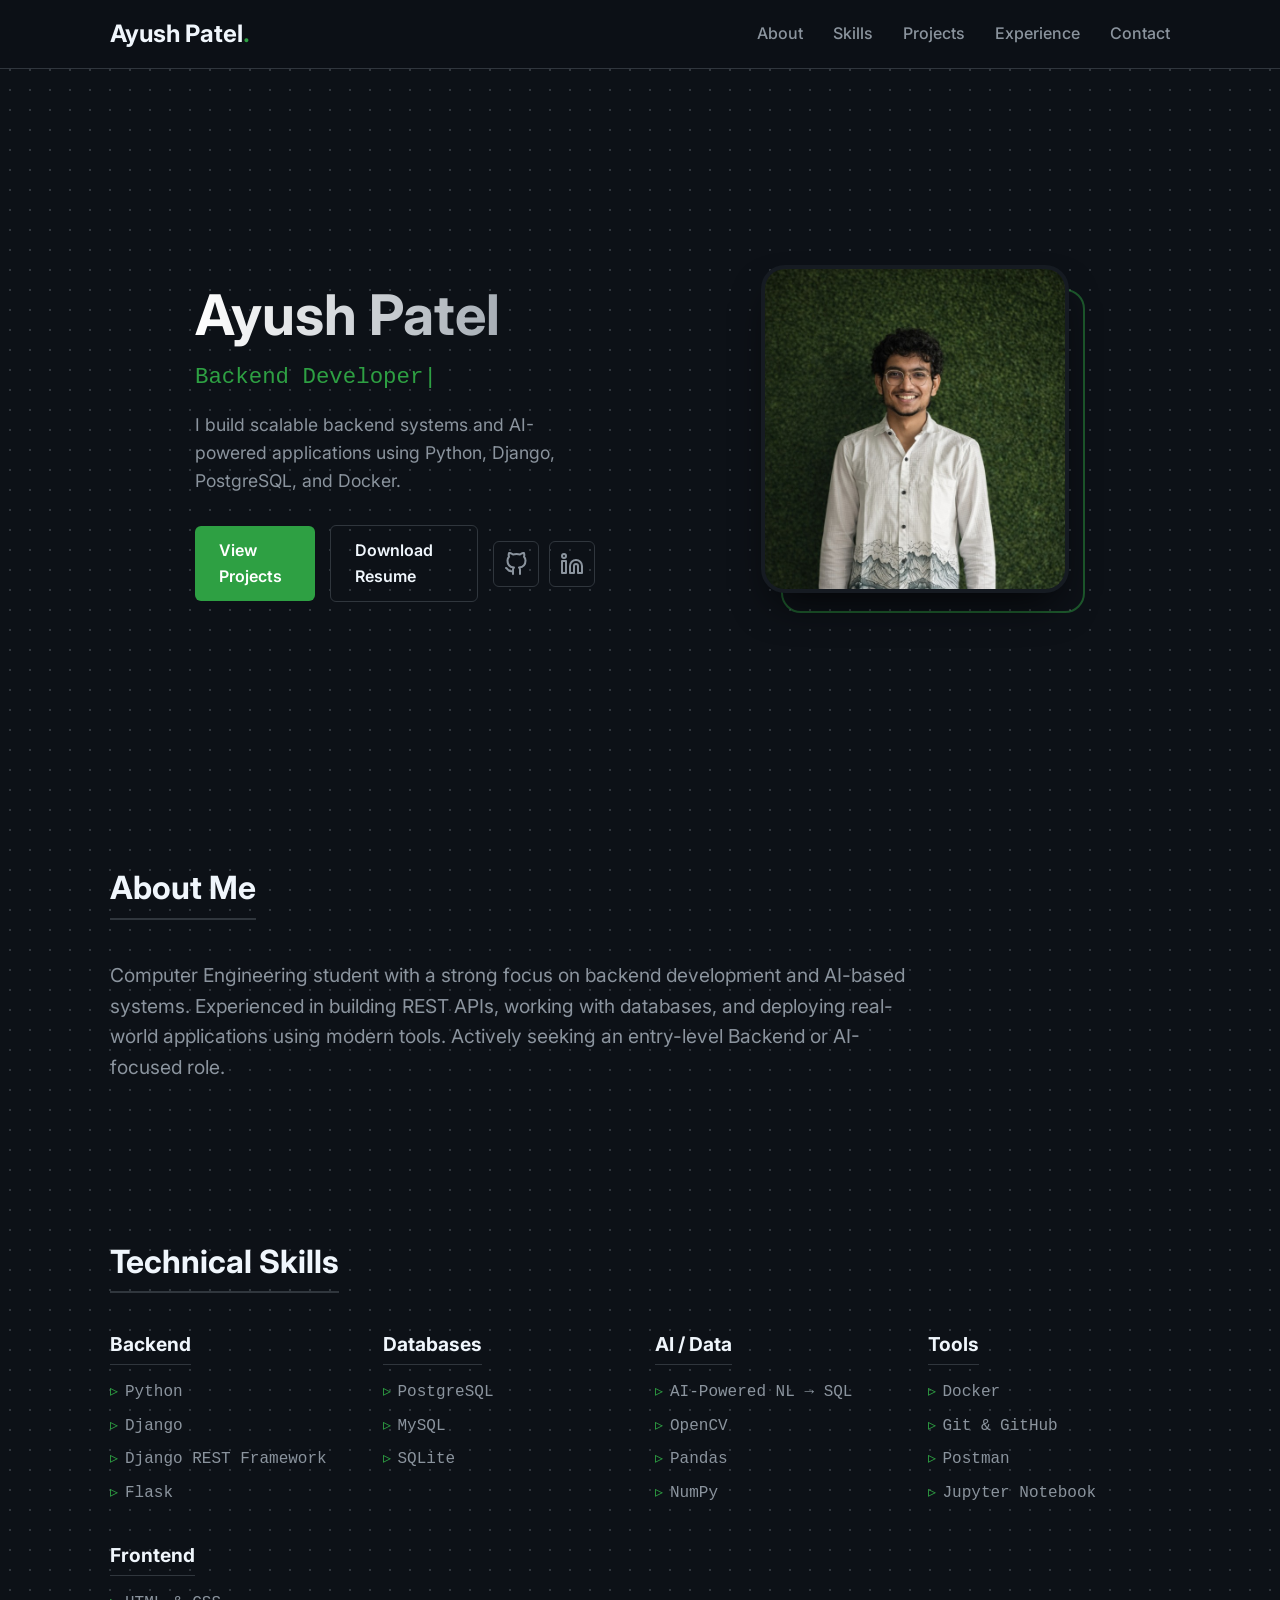
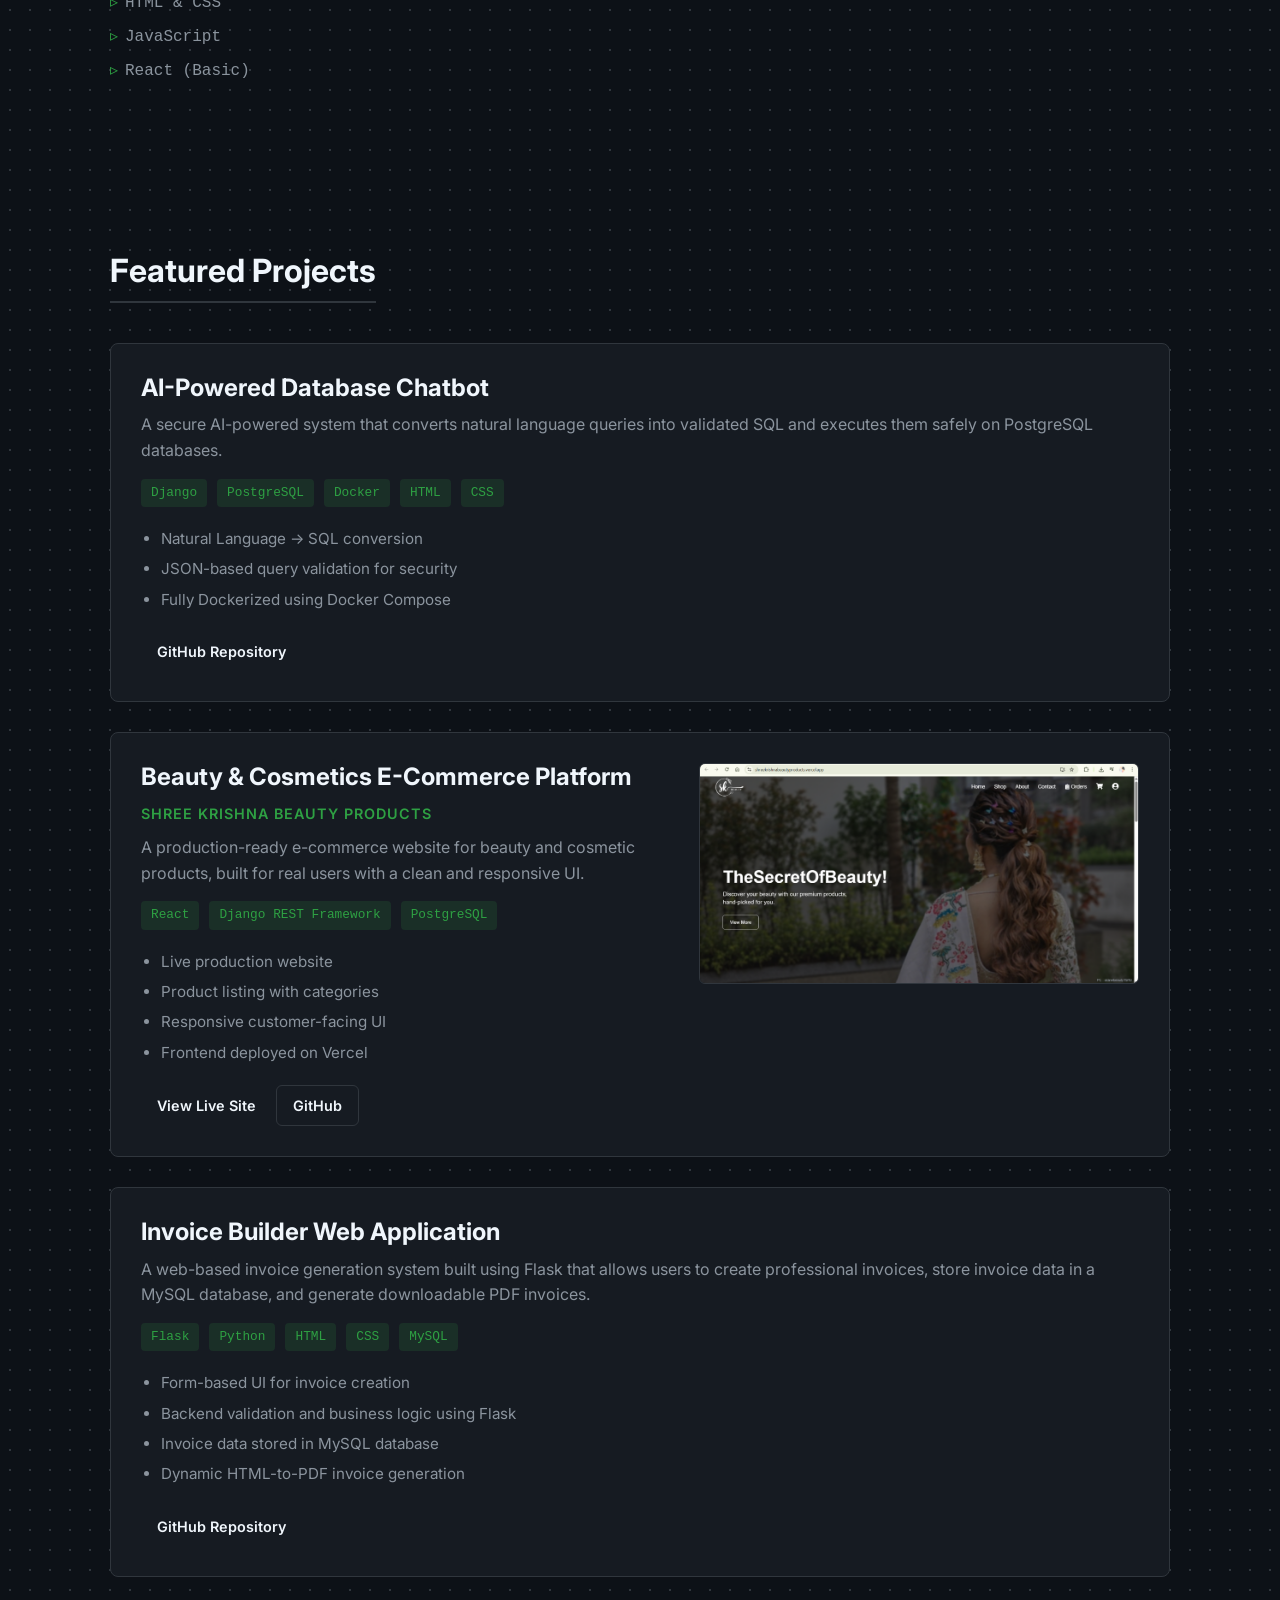
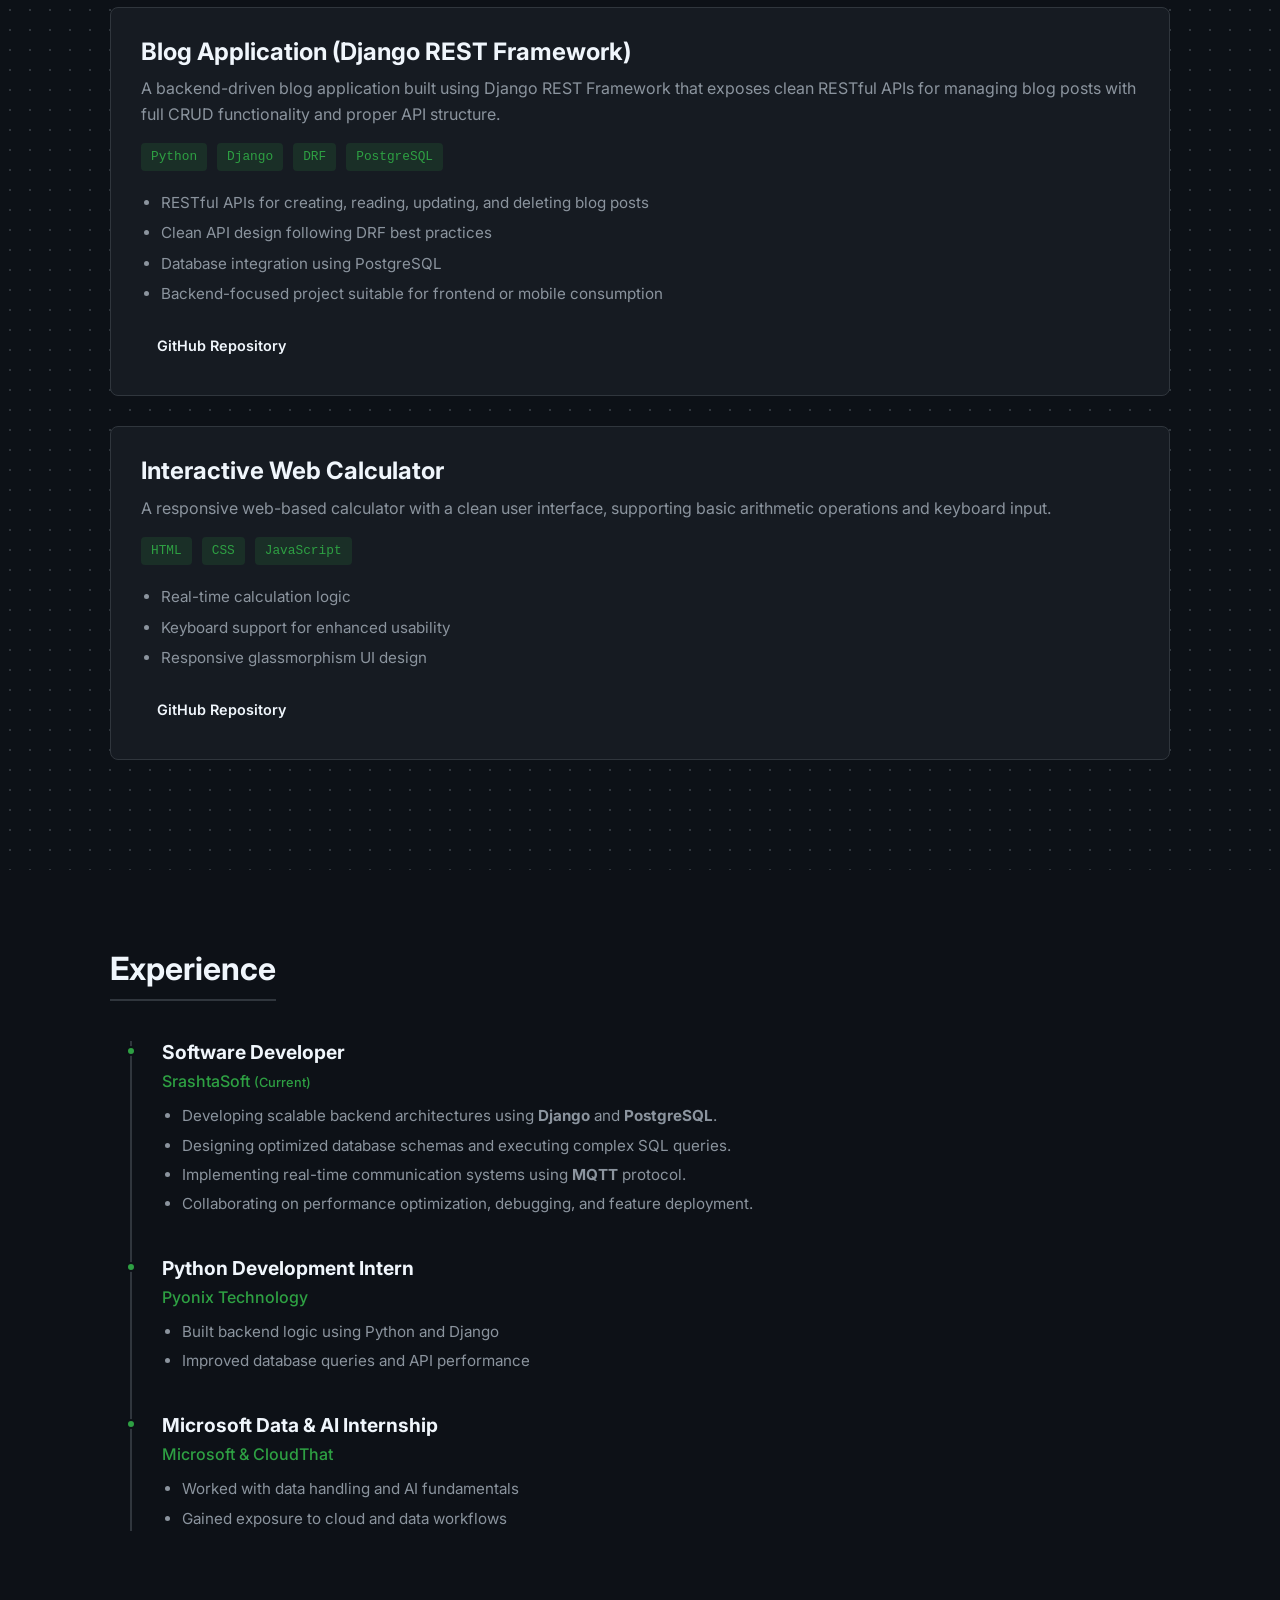
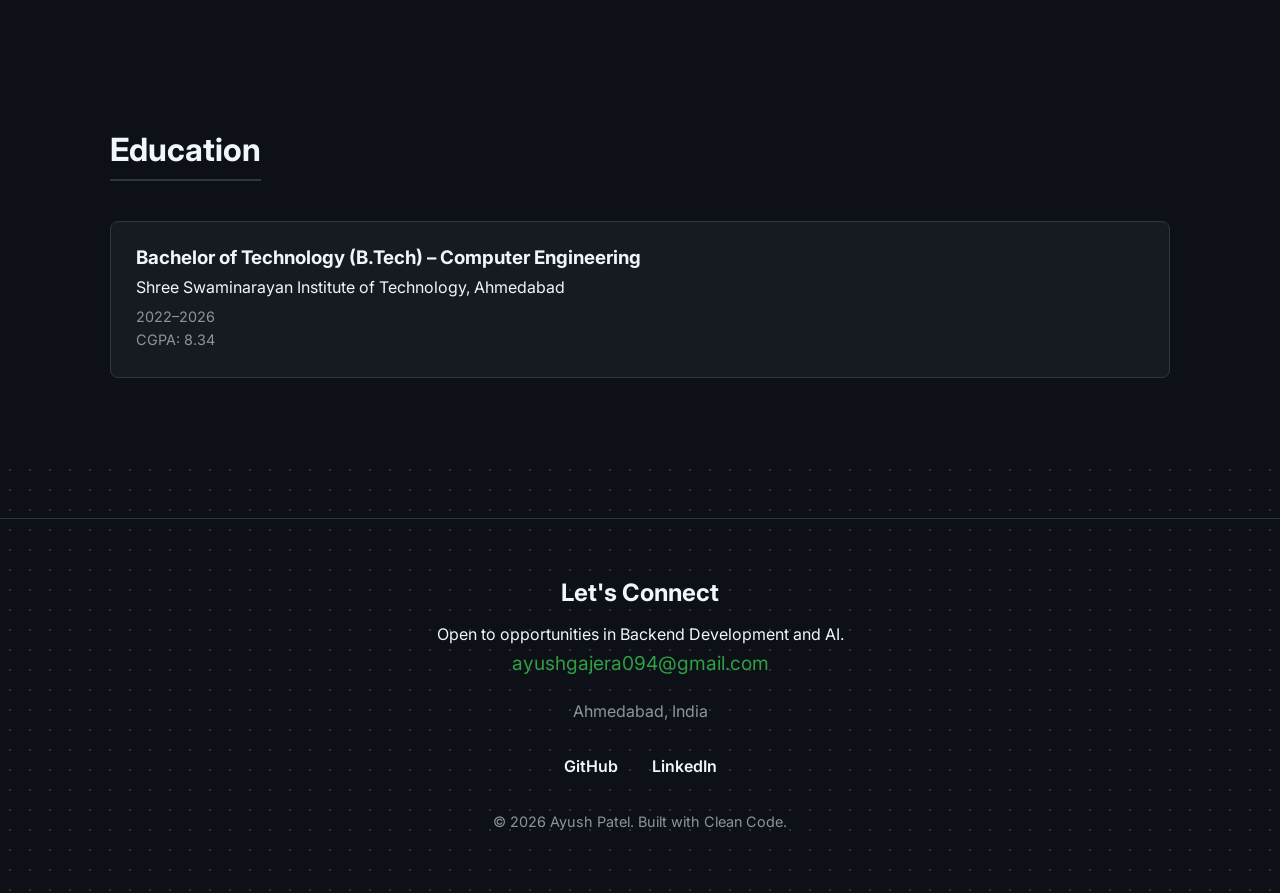
==== index.html @ 77722b31 "feat: create initial personal developer portfolio website with HTML, CSS, JavaScript, and assets." ====
<!DOCTYPE html>
<html lang="en">

<head>
    <meta charset="UTF-8">
    <meta name="viewport" content="width=device-width, initial-scale=1.0">
    <title>Ayush Patel | Backend Developer & AI Systems</title>
    <meta name="description"
        content="Portfolio of Ayush Patel, a Backend Developer and AI Systems Engineer specializing in Python, Django, and PostgreSQL.">
    <!-- Google Fonts -->
    <link rel="preconnect" href="https://fonts.googleapis.com">
    <link rel="preconnect" href="https://fonts.gstatic.com" crossorigin>
    <link href="https://fonts.googleapis.com/css2?family=Inter:wght@400;500;600;700;800&display=swap" rel="stylesheet">
    <link rel="stylesheet" href="styles.css">
</head>

<body>
    <div class="cursor-glow" aria-hidden="true"></div>

    <!-- Navigation -->
    <nav class="navbar">
        <div class="container nav-container">
            <a href="#" class="logo">Ayush Patel<span class="dot">.</span></a>
            <ul class="nav-links">
                <li><a href="#about">About</a></li>
                <li><a href="#skills">Skills</a></li>
                <li><a href="#projects">Projects</a></li>
                <li><a href="#experience">Experience</a></li>
                <li><a href="#contact">Contact</a></li>
            </ul>
            <div class="menu-toggle" id="mobile-menu">
                <span class="bar"></span>
                <span class="bar"></span>
                <span class="bar"></span>
            </div>
        </div>
    </nav>

    <!-- Hero Section -->
    <section class="hero" id="hero">
        <div class="container hero-container">
            <div class="hero-content">
                <h1 class="hero-name">Ayush Patel</h1>
                <h2 class="hero-role">Backend Developer | Django | AI Systems</h2>
                <p class="hero-summary">I build scalable backend systems and AI-powered applications using Python,
                    Django, PostgreSQL, and Docker.</p>
                <div class="cta-buttons">
                    <a href="#projects" class="btn btn-primary">View Projects</a>
                    <a href="#" class="btn btn-outline" download>Download Resume</a> <!-- Placeholder for resume -->
                    <div class="social-btn-group">
                        <a href="https://github.com/ayush094" target="_blank" class="btn btn-icon" aria-label="GitHub">
                            <svg xmlns="http://www.w3.org/2000/svg" width="24" height="24" viewBox="0 0 24 24"
                                fill="none" stroke="currentColor" stroke-width="2" stroke-linecap="round"
                                stroke-linejoin="round">
                                <path
                                    d="M9 19c-5 1.5-5-2.5-7-3m14 6v-3.87a3.37 3.37 0 0 0-.94-2.61c3.14-.35 6.44-1.54 6.44-7A5.44 5.44 0 0 0 20 4.77 5.07 5.07 0 0 0 19.91 1S18.73.65 16 2.48a13.38 13.38 0 0 0-7 0C6.27.65 5.09 1 5.09 1A5.07 5.07 0 0 0 5 4.77a5.44 5.44 0 0 0-1.5 3.78c0 5.42 3.3 6.61 6.44 7A3.37 3.37 0 0 0 9 18.13V22">
                                </path>
                            </svg>
                        </a>
                        <a href="https://www.linkedin.com/in/ayush-patel-53a920257" target="_blank" class="btn btn-icon"
                            aria-label="LinkedIn">
                            <svg xmlns="http://www.w3.org/2000/svg" width="24" height="24" viewBox="0 0 24 24"
                                fill="none" stroke="currentColor" stroke-width="2" stroke-linecap="round"
                                stroke-linejoin="round">
                                <path
                                    d="M16 8a6 6 0 0 1 6 6v7h-4v-7a2 2 0 0 0-2-2 2 2 0 0 0-2 2v7h-4v-7a6 6 0 0 1 6-6z">
                                </path>
                                <rect x="2" y="9" width="4" height="12"></rect>
                                <circle cx="4" cy="4" r="2"></circle>
                            </svg>
                        </a>
                    </div>
                </div>
            </div>
            <div class="hero-image-wrapper">
                <img src="assets/profile.jpg" alt="Portrait of Ayush Patel, Backend Developer and AI Systems Engineer"
                    class="hero-image">
            </div>
        </div>
    </section>

    <!-- About Section -->
    <section class="section about" id="about">
        <div class="container">
            <h2 class="section-title">About Me</h2>
            <p class="about-text">
                Computer Engineering student with a strong focus on backend development and AI-based systems.
                Experienced in building REST APIs, working with databases, and deploying real-world applications using
                modern tools. Actively seeking an entry-level Backend or AI-focused role.
            </p>
        </div>
    </section>

    <!-- Skills Section -->
    <section class="section skills" id="skills">
        <div class="container">
            <h2 class="section-title">Technical Skills</h2>
            <div class="skills-grid">
                <div class="skill-category">
                    <h3>Backend</h3>
                    <ul class="skill-list">
                        <li>Python</li>
                        <li>Django</li>
                        <li>Django REST Framework</li>
                        <li>Flask</li>
                    </ul>
                </div>
                <div class="skill-category">
                    <h3>Databases</h3>
                    <ul class="skill-list">
                        <li>PostgreSQL</li>
                        <li>MySQL</li>
                        <li>SQLite</li>
                    </ul>
                </div>
                <div class="skill-category">
                    <h3>AI / Data</h3>
                    <ul class="skill-list">
                        <li>AI-Powered NL → SQL</li>
                        <li>OpenCV</li>
                        <li>Pandas</li>
                        <li>NumPy</li>
                    </ul>
                </div>
                <div class="skill-category">
                    <h3>Tools</h3>
                    <ul class="skill-list">
                        <li>Docker</li>
                        <li>Git & GitHub</li>
                        <li>Postman</li>
                        <li>Jupyter Notebook</li>
                    </ul>
                </div>
                <div class="skill-category">
                    <h3>Frontend</h3>
                    <ul class="skill-list">
                        <li>HTML & CSS</li>
                        <li>JavaScript</li>
                        <li>React (Basic)</li>
                    </ul>
                </div>
            </div>
        </div>
    </section>

    <!-- Projects Section -->
    <section class="section projects" id="projects">
        <div class="container">
            <h2 class="section-title">Featured Projects</h2>

            <!-- Project 1: Hero Project -->
            <div class="project-card featured">
                <div class="project-content">
                    <h3 class="project-title">AI-Powered Database Chatbot</h3>
                    <p class="project-desc">A secure AI-powered system that converts natural language queries into
                        validated SQL and executes them safely on PostgreSQL databases.</p>
                    <div class="tech-stack">
                        <span>Django</span><span>PostgreSQL</span><span>Docker</span><span>HTML</span><span>CSS</span>
                    </div>
                    <ul class="project-highlights">
                        <li>Natural Language → SQL conversion</li>
                        <li>JSON-based query validation for security</li>
                        <li>Fully Dockerized using Docker Compose</li>
                    </ul>
                    <div class="project-links">
                        <a href="https://github.com/ayush094" target="_blank" class="btn btn-sm">GitHub Repository</a>
                    </div>
                </div>
            </div>

            <!-- Project 2: Live E-Commerce -->
            <div class="project-card live-project">
                <div class="project-content">
                    <h3 class="project-title">Beauty & Cosmetics E-Commerce Platform</h3>
                    <p class="brand-name">Shree Krishna Beauty Products</p>
                    <p class="project-desc">A production-ready e-commerce website for beauty and cosmetic products,
                        built for real users with a clean and responsive UI.</p>
                    <div class="tech-stack">
                        <span>React</span><span>Django REST Framework</span><span>PostgreSQL</span>
                    </div>
                    <ul class="project-highlights">
                        <li>Live production website</li>
                        <li>Product listing with categories</li>
                        <li>Responsive customer-facing UI</li>
                        <li>Frontend deployed on Vercel</li>
                    </ul>
                    <div class="project-links">
                        <a href="https://shreekrishnabeautyproducts.vercel.app/" target="_blank" class="btn btn-sm">View
                            Live Site</a>
                        <a href="https://github.com/ayush094" target="_blank" class="btn btn-sm btn-outline">GitHub</a>
                    </div>
                </div>
                <!-- Clickable Image for Live Project -->
                <a href="https://shreekrishnabeautyproducts.vercel.app/" target="_blank" class="project-image-link">
                    <img src="assets/shree-krishna-preview.png" alt="Shree Krishna Beauty Products Website Preview"
                        class="project-preview-image">
                </a>
            </div>

            <!-- Project 3: Invoice Builder -->
            <div class="project-card">
                <div class="project-content">
                    <h3 class="project-title">Invoice Builder Web Application</h3>
                    <p class="project-desc">A web-based invoice generation system built using Flask that allows users to
                        create professional invoices, store invoice data in a MySQL database, and generate downloadable
                        PDF invoices.</p>
                    <div class="tech-stack">
                        <span>Flask</span><span>Python</span><span>HTML</span><span>CSS</span><span>MySQL</span>
                    </div>
                    <ul class="project-highlights">
                        <li>Form-based UI for invoice creation</li>
                        <li>Backend validation and business logic using Flask</li>
                        <li>Invoice data stored in MySQL database</li>
                        <li>Dynamic HTML-to-PDF invoice generation</li>
                    </ul>
                    <div class="project-links">
                        <a href="https://github.com/ayush094/INVOICE_BUILDER" target="_blank" class="btn btn-sm">GitHub
                            Repository</a>
                    </div>
                </div>
            </div>

            <!-- Project 4: Blog Application (DRF) -->
            <div class="project-card">
                <div class="project-content">
                    <h3 class="project-title">Blog Application (Django REST Framework)</h3>
                    <p class="project-desc">A backend-driven blog application built using Django REST Framework that
                        exposes clean RESTful APIs for managing blog posts with full CRUD functionality and proper API
                        structure.</p>
                    <div class="tech-stack">
                        <span>Python</span><span>Django</span><span>DRF</span><span>PostgreSQL</span>
                    </div>
                    <ul class="project-highlights">
                        <li>RESTful APIs for creating, reading, updating, and deleting blog posts</li>
                        <li>Clean API design following DRF best practices</li>
                        <li>Database integration using PostgreSQL</li>
                        <li>Backend-focused project suitable for frontend or mobile consumption</li>
                    </ul>
                    <div class="project-links">
                        <a href="https://github.com/ayush094" target="_blank" class="btn btn-sm">GitHub Repository</a>
                    </div>
                </div>
            </div>

            <!-- Project 5: Interactive Web Calculator -->
            <div class="project-card">
                <div class="project-content">
                    <h3 class="project-title">Interactive Web Calculator</h3>
                    <p class="project-desc">A responsive web-based calculator with a clean user interface, supporting
                        basic arithmetic operations and keyboard input.</p>
                    <div class="tech-stack">
                        <span>HTML</span><span>CSS</span><span>JavaScript</span>
                    </div>
                    <ul class="project-highlights">
                        <li>Real-time calculation logic</li>
                        <li>Keyboard support for enhanced usability</li>
                        <li>Responsive glassmorphism UI design</li>
                    </ul>
                    <div class="project-links">
                        <a href="https://github.com/ayush094" target="_blank" class="btn btn-sm">GitHub Repository</a>
                    </div>
                </div>
            </div>

        </div>
    </section>
    <section class="section experience" id="experience">
        <div class="container">
            <h2 class="section-title">Experience</h2>
            <div class="timeline">
                <div class="timeline-item">
                    <div class="timeline-marker"></div>
                    <div class="timeline-content">
                        <h3 class="role">Software Developer</h3>
                        <p class="company">SrashtaSoft <span
                                style="font-size: 0.8em; color: var(--accent);">(Current)</span></p>
                        <ul class="job-details">
                            <li>Developing scalable backend architectures using <strong>Django</strong> and
                                <strong>PostgreSQL</strong>.
                            </li>
                            <li>Designing optimized database schemas and executing complex SQL queries.</li>
                            <li>Implementing real-time communication systems using <strong>MQTT</strong> protocol.</li>
                            <li>Collaborating on performance optimization, debugging, and feature deployment.</li>
                        </ul>
                    </div>
                </div>
                <div class="timeline-item">
                    <div class="timeline-marker"></div>
                    <div class="timeline-content">
                        <h3 class="role">Python Development Intern</h3>
                        <p class="company">Pyonix Technology</p>
                        <ul class="job-details">
                            <li>Built backend logic using Python and Django</li>
                            <li>Improved database queries and API performance</li>
                        </ul>
                    </div>
                </div>
                <div class="timeline-item">
                    <div class="timeline-marker"></div>
                    <div class="timeline-content">
                        <h3 class="role">Microsoft Data & AI Internship</h3>
                        <p class="company">Microsoft & CloudThat</p>
                        <ul class="job-details">
                            <li>Worked with data handling and AI fundamentals</li>
                            <li>Gained exposure to cloud and data workflows</li>
                        </ul>
                    </div>
                </div>
            </div>
        </div>
    </section>

    <!-- Education Section -->
    <section class="section education" id="education">
        <div class="container">
            <h2 class="section-title">Education</h2>
            <div class="education-card">
                <h3>Bachelor of Technology (B.Tech) – Computer Engineering</h3>
                <p class="institution">Shree Swaminarayan Institute of Technology, Ahmedabad</p>
                <p class="duration">2022–2026</p>
                <p class="cgpa">CGPA: 8.34</p>
            </div>
        </div>
    </section>

    <!-- Footer / Contact -->
    <footer class="footer" id="contact">
        <div class="container footer-container">
            <div class="contact-info">
                <h2>Let's Connect</h2>
                <p>Open to opportunities in Backend Development and AI.</p>
                <a href="mailto:ayushgajera094@gmail.com" class="email-link">ayushgajera094@gmail.com</a>
                <p class="location">Ahmedabad, India</p>
            </div>
            <div class="social-links">
                <a href="https://github.com/ayush094" target="_blank">GitHub</a>
                <a href="https://www.linkedin.com/in/ayush-patel-53a920257" target="_blank">LinkedIn</a>
            </div>
            <p class="copyright">&copy; 2026 Ayush Patel. Built with Clean Code.</p>
        </div>
    </footer>

    <script src="script.js"></script>
</body>

</html>
---- styles.css ----
:root {
    /* Colors */
    --bg-color: #0d1117;
    --card-bg: #161b22;
    --text-primary: #f0f6fc;
    --text-secondary: #8b949e;
    --accent: #2ea043;
    /* Github Green-ish */
    --accent-hover: #3fb950;
    --border-color: #30363d;
    --font-main: 'Inter', -apple-system, BlinkMacSystemFont, "Segoe UI", Roboto, Helvetica, Arial, sans-serif;
    --font-mono: 'SFMono-Regular', Consolas, 'Liberation Mono', Menlo, monospace;

    /* Spacing */
    --container-width: 1100px;
    --section-spacing: 80px;
}

* {
    margin: 0;
    padding: 0;
    box-sizing: border-box;
}

html {
    scroll-behavior: smooth;
}

body {
    background-color: var(--bg-color);
    background-image: radial-gradient(#30363d 1px, transparent 1px);
    background-size: 20px 20px;
    /* Developer Dot Grid */
    color: var(--text-primary);
    font-family: var(--font-main);
    line-height: 1.6;
}

/* Cursor Glow */
.cursor-glow {
    position: fixed;
    left: 0;
    top: 0;
    width: 36px;
    height: 36px;
    border-radius: 50%;
    pointer-events: none;
    opacity: 0;
    transform: translate(-50%, -50%);
    background: radial-gradient(circle, rgba(46, 160, 67, 0.45) 0%, rgba(46, 160, 67, 0.25) 45%, rgba(46, 160, 67, 0) 70%);
    box-shadow: 0 0 22px rgba(46, 160, 67, 0.45), 0 0 60px rgba(46, 160, 67, 0.2);
    mix-blend-mode: screen;
    transition: opacity 0.2s ease;
    z-index: 9999;
    will-change: left, top;
}

.cursor-glow.is-visible {
    opacity: 1;
}

@media (pointer: coarse) {
    .cursor-glow {
        display: none;
    }
}

a {
    text-decoration: none;
    color: inherit;
    transition: color 0.2s;
}

ul {
    list-style: none;
}

.container {
    max-width: var(--container-width);
    margin: 0 auto;
    padding: 0 20px;
}

/* Typography */
h1,
h2,
h3 {
    color: var(--text-primary);
    line-height: 1.2;
}

.section-title {
    font-size: 2rem;
    margin-bottom: 40px;
    padding-bottom: 10px;
    border-bottom: 2px solid var(--border-color);
    display: inline-block;
}

/* Buttons */
.btn {
    display: inline-block;
    padding: 12px 24px;
    border-radius: 6px;
    font-weight: 600;
    cursor: pointer;
    transition: all 0.2s ease;
}

.btn-primary {
    background-color: var(--accent);
    color: white;
}

.btn-primary:hover {
    background-color: var(--accent-hover);
    transform: translateY(-2px);
}

.btn-outline {
    border: 1px solid var(--border-color);
    background: transparent;
    color: var(--text-primary);
}

.btn-outline:hover {
    border-color: var(--text-secondary);
    background-color: var(--card-bg);
}

.btn-icon {
    padding: 10px;
    display: inline-flex;
    align-items: center;
    justify-content: center;
    border: 1px solid var(--border-color);
    border-radius: 6px;
    color: var(--text-secondary);
}

.btn-icon:hover {
    color: var(--accent);
    border-color: var(--accent);
}

.btn-sm {
    padding: 8px 16px;
    font-size: 0.9rem;
}

/* Navbar */
.navbar {
    position: sticky;
    top: 0;
    background-color: rgba(13, 17, 23, 0.95);
    backdrop-filter: blur(10px);
    border-bottom: 1px solid var(--border-color);
    z-index: 1000;
    padding: 15px 0;
}

.nav-container {
    display: flex;
    justify-content: space-between;
    align-items: center;
}

.logo {
    font-size: 1.5rem;
    font-weight: 700;
}

.logo .dot {
    color: var(--accent);
}

.nav-links {
    display: flex;
    gap: 30px;
}

.nav-links a {
    color: var(--text-secondary);
    font-weight: 500;
}

.nav-links a:hover {
    color: var(--accent);
}

.menu-toggle {
    display: none;
    flex-direction: column;
    cursor: pointer;
    gap: 5px;
}

.bar {
    width: 25px;
    height: 3px;
    background-color: var(--text-primary);
    border-radius: 2px;
}

/* Hero Section */
.hero {
    padding: 80px 0;
    min-height: 80vh;
    display: flex;
    align-items: center;
}

.hero-container {
    display: flex;
    align-items: center;
    justify-content: space-between;
    gap: 50px;
}

.hero-content {
    flex: 1;
}

.hero-name {
    margin-top: 25px;
    font-size: 3.5rem;
    margin-bottom: 15px;
    background: linear-gradient(90deg, #fff, #8b949e);
    -webkit-background-clip: text;
    -webkit-text-fill-color: transparent;
}

.hero-role {
    font-size: 1.5rem;
    color: var(--accent);
    margin-bottom: 20px;
    font-weight: 500;
}

.hero-summary {
    color: var(--text-secondary);
    font-size: 1.1rem;
    margin-bottom: 30px;
    max-width: 500px;
}

.cta-buttons {
    display: flex;
    gap: 15px;
    align-items: center;
}

.social-btn-group {
    display: flex;
    gap: 10px;
}

.hero-image-wrapper {
    flex: 1;
    display: flex;
    justify-content: flex-end;
    position: relative;
    /* For the offset border */
    padding: 20px;
    /* Space for the offset */
}

.hero-image-wrapper::before {
    content: "";
    position: absolute;
    top: 40px;
    /* Offset down */
    right: 0px;
    /* Offset right */
    width: 300px;
    /* Match image width roughly */
    height: 320px;
    border: 2px solid var(--accent);
    border-radius: 20px;
    z-index: 0;
    transition: transform 0.3s ease, opacity 0.3s;
    opacity: 0.5;
}

.hero-image-wrapper:hover::before {
    transform: translate(-10px, -10px);
    opacity: 1;
}

.hero-image {
    width: 300px;
    height: 320px;
    object-position: center top;
    /* Better framing for portrait */
    object-fit: cover;
    border-radius: 20px;
    border: none;
    /* Removed inner border */
    position: relative;
    z-index: 1;

    /* Premium Shadow */
    box-shadow:
        0 0 0 4px var(--card-bg),
        /* Faux border to separate from background */
        0 20px 40px -10px rgba(0, 0, 0, 0.8);

    transition: transform 0.3s ease, box-shadow 0.3s;
    background-color: var(--card-bg);
}

.hero-image:hover {
    transform: translateY(-5px);
    box-shadow:
        0 0 0 4px var(--card-bg),
        0 25px 50px -12px rgba(46, 160, 67, 0.4);
    /* Green glow */
}

/* Section General */
.section {
    padding: var(--section-spacing) 0;
}

/* About */
.about-text {
    font-size: 1.2rem;
    color: var(--text-secondary);
    max-width: 800px;
}

/* Skills */
.skills-grid {
    display: grid;
    grid-template-columns: repeat(auto-fit, minmax(200px, 1fr));
    gap: 30px;
}

.skill-category h3 {
    font-size: 1.2rem;
    margin-bottom: 15px;
    color: var(--text-primary);
    border-bottom: 1px solid var(--border-color);
    padding-bottom: 8px;
    display: inline-block;
}

.skill-list li {
    color: var(--text-secondary);
    margin-bottom: 8px;
    font-size: 1rem;
    position: relative;
    padding-left: 15px;
}

.skill-list li::before {
    content: "▹";
    position: absolute;
    left: 0;
    color: var(--accent);
}

/* Projects */
.project-card {
    background-color: var(--card-bg);
    border: 1px solid var(--border-color);
    border-radius: 8px;
    padding: 30px;
    margin-bottom: 30px;
    transition: transform 0.2s;
}

.project-card:hover {
    border-color: var(--text-secondary);
}

.live-project {
    display: grid;
    grid-template-columns: 1.2fr 1fr;
    gap: 30px;
    align-items: flex-start;
}

.project-title {
    font-size: 1.5rem;
    margin-bottom: 10px;
}

.brand-name {
    color: var(--accent);
    font-size: 0.9rem;
    font-weight: 600;
    text-transform: uppercase;
    letter-spacing: 1px;
    margin-bottom: 10px;
}

.project-desc {
    color: var(--text-secondary);
    margin-bottom: 15px;
}

.tech-stack {
    display: flex;
    flex-wrap: wrap;
    gap: 10px;
    margin-bottom: 20px;
}

.tech-stack span {
    font-family: var(--font-mono);
    font-size: 0.8rem;
    background-color: rgba(46, 160, 67, 0.15);
    color: var(--accent);
    padding: 4px 10px;
    border-radius: 4px;
    /* More "blocky" for code feel */
}

.hero-role {
    font-family: var(--font-mono);
    font-size: 1.4rem;
    color: var(--accent);
    margin-bottom: 20px;
    font-weight: 500;
}

.skill-list li {
    font-family: var(--font-mono);
    color: var(--text-secondary);
}


.project-highlights {
    margin-bottom: 20px;
}

.project-highlights li {
    color: var(--text-secondary);
    font-size: 0.95rem;
    margin-bottom: 6px;
    list-style-type: disc;
    margin-left: 20px;
}

.project-image-placeholder {
    width: 100%;
    height: 250px;
    background-color: #21262d;
    border: 1px solid var(--border-color);
    border-radius: 6px;
    display: flex;
    align-items: center;
    justify-content: center;
    color: var(--text-secondary);
    font-size: 0.9rem;
    cursor: pointer;
    transition: opacity 0.2s;
}

.project-image-placeholder:hover {
    opacity: 0.8;
}

.project-preview-image {
    width: 100%;
    height: auto;
    border-radius: 6px;
    border: 1px solid var(--border-color);
    transition: transform 0.2s, opacity 0.2s;
}

.project-preview-image:hover {
    transform: scale(1.01);
    opacity: 0.9;
}

/* Experience & Education */
.experience,
.education {
    background-color: #0d1117;
    /* Same as body for flow */
}

.timeline {
    position: relative;
    border-left: 2px solid var(--border-color);
    margin-left: 20px;
    padding-left: 30px;
}

.timeline-item {
    margin-bottom: 40px;
    position: relative;
}

.timeline-marker {
    position: absolute;
    left: -36px;
    /* Adjust for line */
    top: 5px;
    width: 10px;
    height: 10px;
    background-color: var(--accent);
    border-radius: 50%;
    border: 2px solid var(--bg-color);
}

.role {
    font-size: 1.2rem;
    margin-bottom: 5px;
}

.company {
    color: var(--accent);
    margin-bottom: 10px;
    font-weight: 500;
}

.job-details li {
    color: var(--text-secondary);
    font-size: 0.95rem;
    margin-bottom: 5px;
    list-style-type: disc;
    margin-left: 20px;
}

.education-card {
    background-color: var(--card-bg);
    padding: 25px;
    border-radius: 8px;
    border: 1px solid var(--border-color);
}

.institution {
    color: var(--text-primary);
    margin: 5px 0;
}

.duration,
.cgpa {
    color: var(--text-secondary);
    font-size: 0.9rem;
}

/* Footer */
.footer {
    padding: 60px 0;
    border-top: 1px solid var(--border-color);
    margin-top: 60px;
    text-align: center;
}

.contact-info h2 {
    margin-bottom: 15px;
}

.email-link {
    font-size: 1.2rem;
    color: var(--accent);
    display: block;
    margin-bottom: 20px;
}

.location {
    color: var(--text-secondary);
    margin-bottom: 30px;
}

.social-links {
    margin-bottom: 30px;
}

.social-links a {
    margin: 0 15px;
    font-weight: 600;
}

.project-title {
    font-size: 1.5rem;
    margin-bottom: 10px;
}

.brand-name {
    color: var(--accent);
    font-size: 0.9rem;
    font-weight: 600;
    text-transform: uppercase;
    letter-spacing: 1px;
    margin-bottom: 10px;
}

.project-desc {
    color: var(--text-secondary);
    margin-bottom: 15px;
}

.tech-stack {
    display: flex;
    flex-wrap: wrap;
    gap: 10px;
    margin-bottom: 20px;
}

.tech-stack span {
    font-family: var(--font-mono);
    font-size: 0.8rem;
    background-color: rgba(46, 160, 67, 0.15);
    color: var(--accent);
    padding: 4px 10px;
    border-radius: 4px;
    /* More "blocky" for code feel */
}

.hero-role {
    font-family: var(--font-mono);
    font-size: 1.4rem;
    color: var(--accent);
    margin-bottom: 20px;
    font-weight: 500;
}

.skill-list li {
    font-family: var(--font-mono);
    color: var(--text-secondary);
}


.project-highlights {
    margin-bottom: 20px;
}

.project-highlights li {
    color: var(--text-secondary);
    font-size: 0.95rem;
    margin-bottom: 6px;
    list-style-type: disc;
    margin-left: 20px;
}

.project-image-placeholder {
    width: 100%;
    height: 250px;
    background-color: #21262d;
    border: 1px solid var(--border-color);
    border-radius: 6px;
    display: flex;
    align-items: center;
    justify-content: center;
    color: var(--text-secondary);
    font-size: 0.9rem;
    cursor: pointer;
    transition: opacity 0.2s;
}

.project-image-placeholder:hover {
    opacity: 0.8;
}

.project-preview-image {
    width: 100%;
    height: auto;
    border-radius: 6px;
    border: 1px solid var(--border-color);
    transition: transform 0.2s, opacity 0.2s;
}

.project-preview-image:hover {
    transform: scale(1.01);
    opacity: 0.9;
}

/* Experience & Education */
.experience,
.education {
    background-color: #0d1117;
    /* Same as body for flow */
}

.timeline {
    position: relative;
    border-left: 2px solid var(--border-color);
    margin-left: 20px;
    padding-left: 30px;
}

.timeline-item {
    margin-bottom: 40px;
    position: relative;
}

.timeline-marker {
    position: absolute;
    left: -36px;
    /* Adjust for line */
    top: 5px;
    width: 10px;
    height: 10px;
    background-color: var(--accent);
    border-radius: 50%;
    border: 2px solid var(--bg-color);
}

.role {
    font-size: 1.2rem;
    margin-bottom: 5px;
}

.company {
    color: var(--accent);
    margin-bottom: 10px;
    font-weight: 500;
}

.job-details li {
    color: var(--text-secondary);
    font-size: 0.95rem;
    margin-bottom: 5px;
    list-style-type: disc;
    margin-left: 20px;
}

.education-card {
    background-color: var(--card-bg);
    padding: 25px;
    border-radius: 8px;
    border: 1px solid var(--border-color);
}

.institution {
    color: var(--text-primary);
    margin: 5px 0;
}

.duration,
.cgpa {
    color: var(--text-secondary);
    font-size: 0.9rem;
}

/* Footer */
.footer {
    padding: 60px 0;
    border-top: 1px solid var(--border-color);
    margin-top: 60px;
    text-align: center;
}

.contact-info h2 {
    margin-bottom: 15px;
}

.email-link {
    font-size: 1.2rem;
    color: var(--accent);
    display: block;
    margin-bottom: 20px;
}

.location {
    color: var(--text-secondary);
    margin-bottom: 30px;
}

.social-links {
    margin-bottom: 30px;
}

.social-links a {
    margin: 0 15px;
    font-weight: 600;
}

.copyright {
    color: var(--text-secondary);
    font-size: 0.9rem;
}

/* Responsive & Mobile "Developer" Theme */
@media (max-width: 768px) {

    /* Mobile Navigation - Glassmorphism Terminal Style */
    .nav-links {
        display: flex;
        position: fixed;
        top: 0;
        right: -100%;
        /* Slide from right */
        height: 100vh;
        width: 75%;
        background-color: rgba(13, 17, 23, 0.98);
        flex-direction: column;
        justify-content: center;
        align-items: center;
        padding: 20px;
        border-left: 1px solid var(--accent);
        gap: 30px;
        transition: right 0.4s cubic-bezier(0.4, 0, 0.2, 1);
        z-index: 999;
        box-shadow: -10px 0 30px rgba(0, 0, 0, 0.8);
    }

    .nav-links.active {
        right: 0;
    }

    /* Mobile Menu Items */
    .nav-links li {
        width: 100%;
        text-align: center;
        opacity: 0;
        transform: translateX(20px);
        transition: all 0.4s ease;
    }

    .nav-links.active li {
        opacity: 1;
        transform: translateX(0);
    }

    /* Staggered animation for menu items */
    .nav-links.active li:nth-child(1) {
        transition-delay: 0.1s;
    }

    .nav-links.active li:nth-child(2) {
        transition-delay: 0.2s;
    }

    .nav-links.active li:nth-child(3) {
        transition-delay: 0.3s;
    }

    .nav-links.active li:nth-child(4) {
        transition-delay: 0.4s;
    }

    .nav-links.active li:nth-child(5) {
        transition-delay: 0.5s;
    }

    .nav-links a {
        font-family: var(--font-mono);
        font-size: 1.5rem;
        color: var(--text-primary);
        position: relative;
    }

    .nav-links a::before {
        content: ">_";
        color: var(--accent);
        margin-right: 10px;
        opacity: 0;
        transition: opacity 0.3s;
    }

    .nav-links a:hover::before,
    .nav-links a:focus::before {
        opacity: 1;
    }

    /* Burger Menu Styling */
    .menu-toggle {
        display: flex;
        z-index: 1001;
        /* Above the slider */
    }

    /* Hero Adjustments */
    .hero-container {
        flex-direction: column-reverse;
        /* Text on top? No, Image top is usually better for profiles? Lets try Image Top on mobile */
        text-align: center;
        padding-top: 40px;
        gap: 30px;
    }

    .hero-image-wrapper {
        justify-content: center;
        margin-bottom: 20px;
        padding: 0;
        /* consistent spacing */
    }

    /* Disable offset border on mobile for cleaner look */
    .hero-image-wrapper::before {
        display: none;
    }

    .hero-image {
        width: 180px;
        height: 180px;
        border-radius: 50%;
        /* Circle on mobile for modern feel */
        border: 4px solid var(--card-bg);
        box-shadow: 0 0 0 2px var(--accent), 0 10px 30px rgba(0, 0, 0, 0.5);
        object-position: center top;
    }

    .hero-name {
        font-size: 2.8rem;
        line-height: 1.1;
    }

    .hero-role {
        font-size: 1.1rem;
        min-height: 1.6em;
        /* Prevent layout shift from typewriter */
    }

    .cta-buttons {
        justify-content: center;
        flex-direction: column;
        width: 100%;
        gap: 15px;
    }

    .btn {
        width: 100%;
        /* Full width buttons on mobile */
        text-align: center;
    }

    .cta-buttons .btn-icon {
        width: auto;
        /* Icons keep size */
        display: inline-flex;
    }

    /* Social icons row */
    .cta-buttons>div {
        display: flex;
        gap: 15px;
        justify-content: center;
        width: 100%;
    }

    /* Projects Stack */
    .project-card {
        margin: 0 -10px 20px -10px;
        /* Slight breakout */
        border-left: none;
        border-right: none;
        border-radius: 0;
        border-top: 1px solid var(--border-color);
        border-bottom: 1px solid var(--border-color);
    }

    .live-project {
        grid-template-columns: 1fr;
    }

    .section-title {
        font-size: 1.8rem;
        align-self: flex-start;
        /* Left align titles even on mobile for pro look? or Center? Center is safer for 'wonderful' */
        text-align: center;
        display: block;
        width: 100%;
    }

    .skill-category {
        background: rgba(22, 27, 34, 0.5);
        padding: 15px;
        border-radius: 8px;
        border: 1px solid var(--border-color);
    }
}
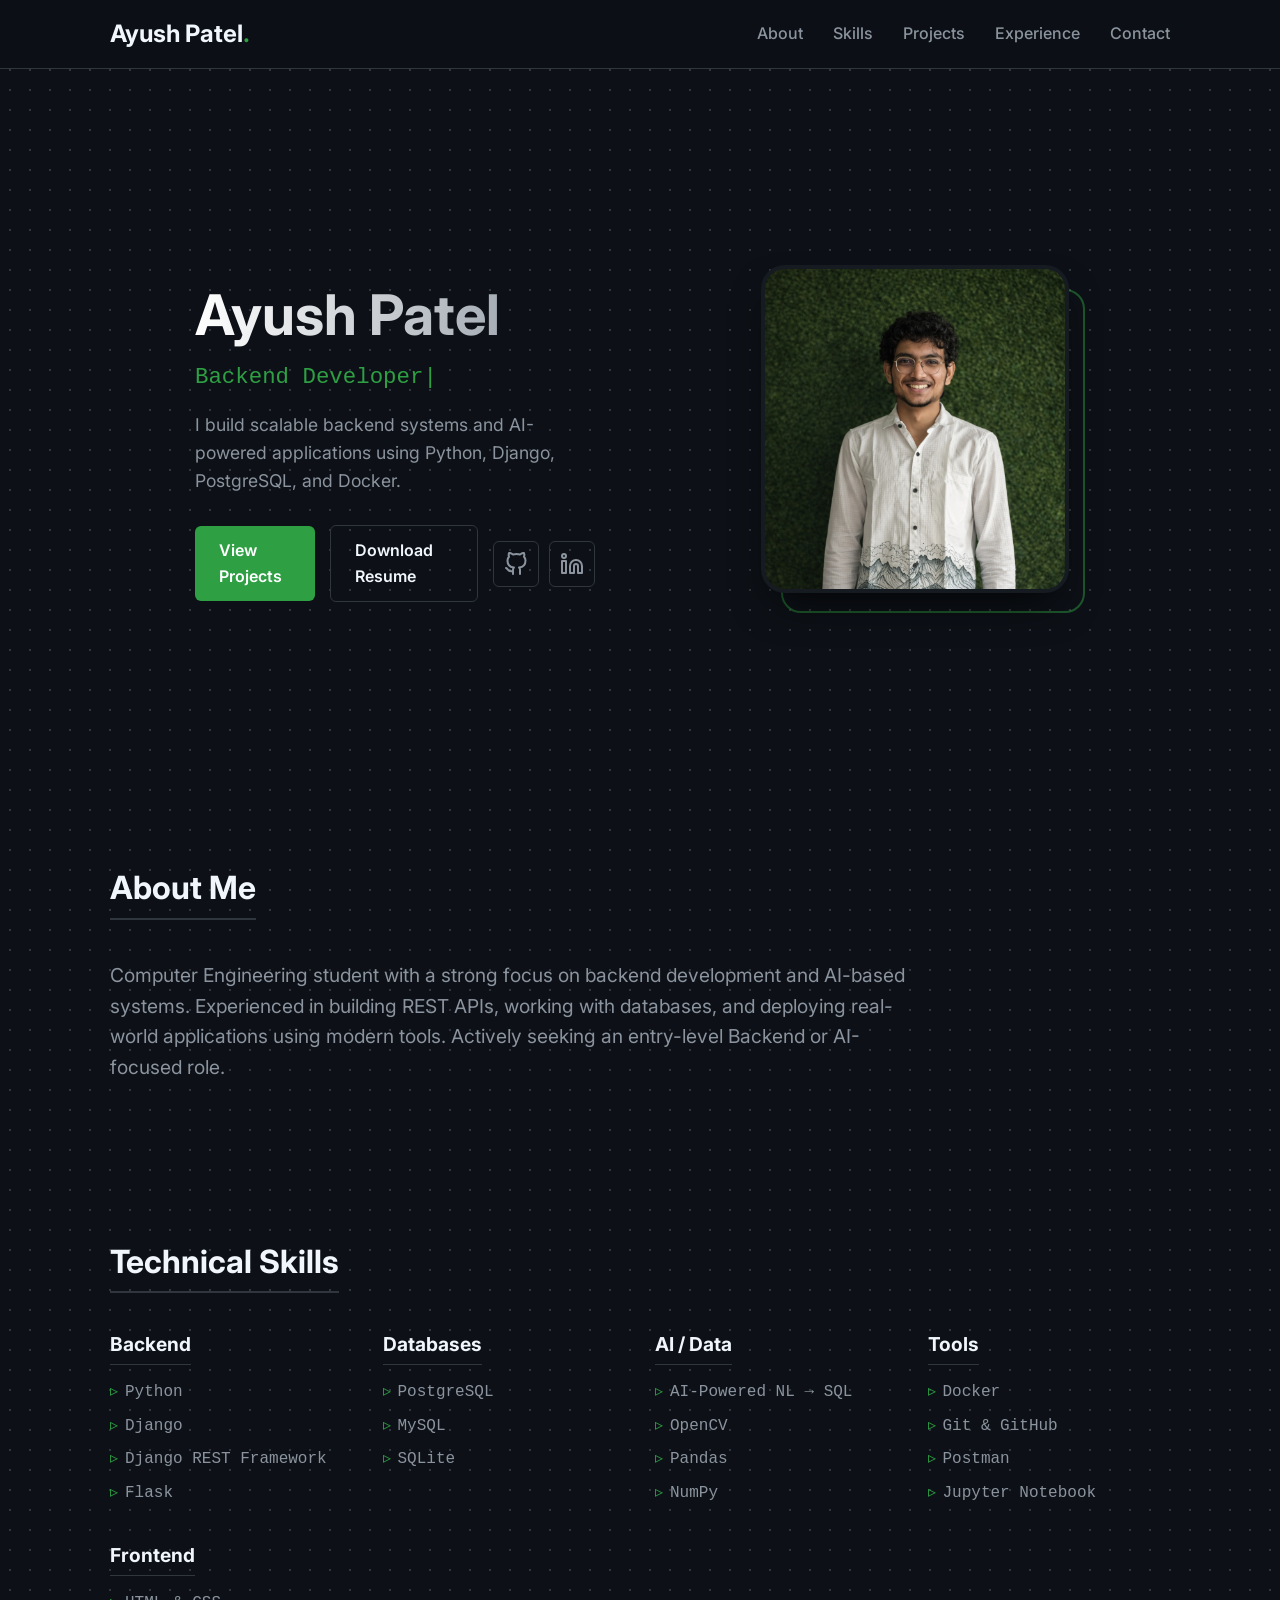
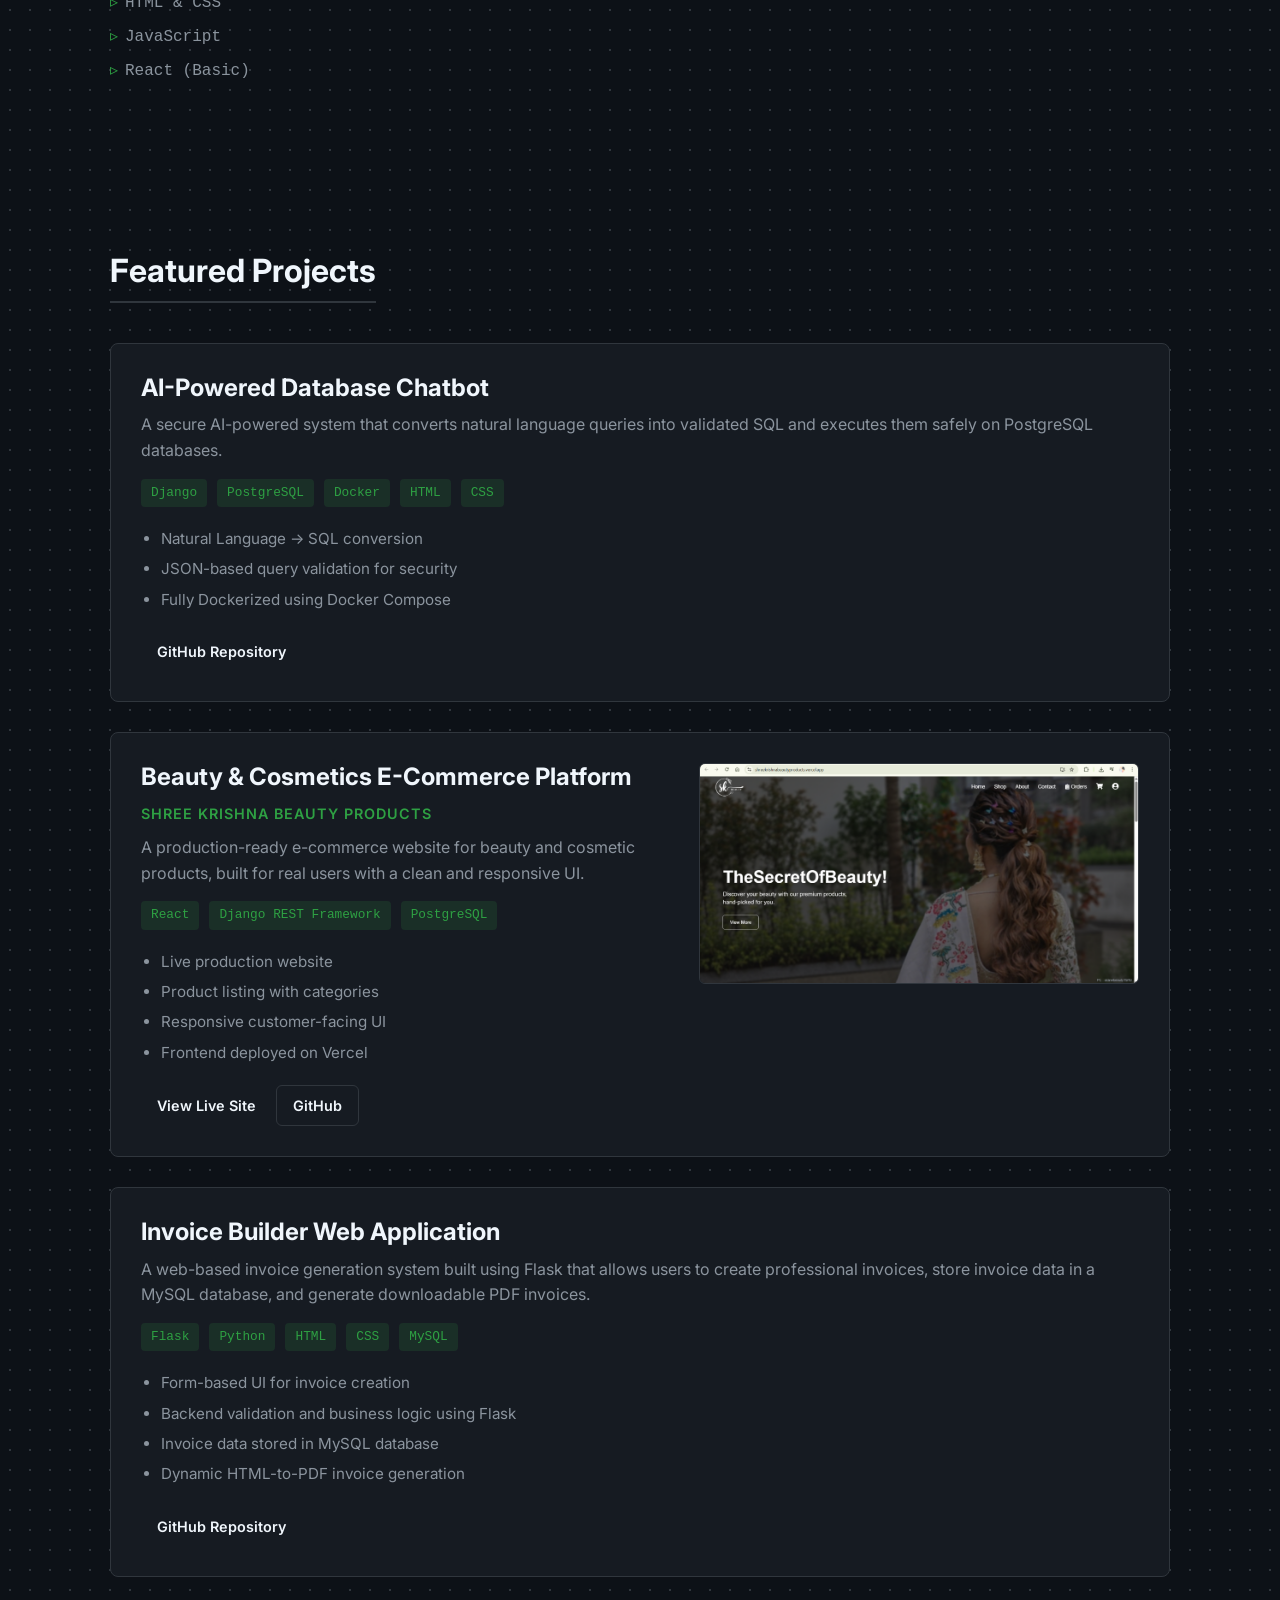
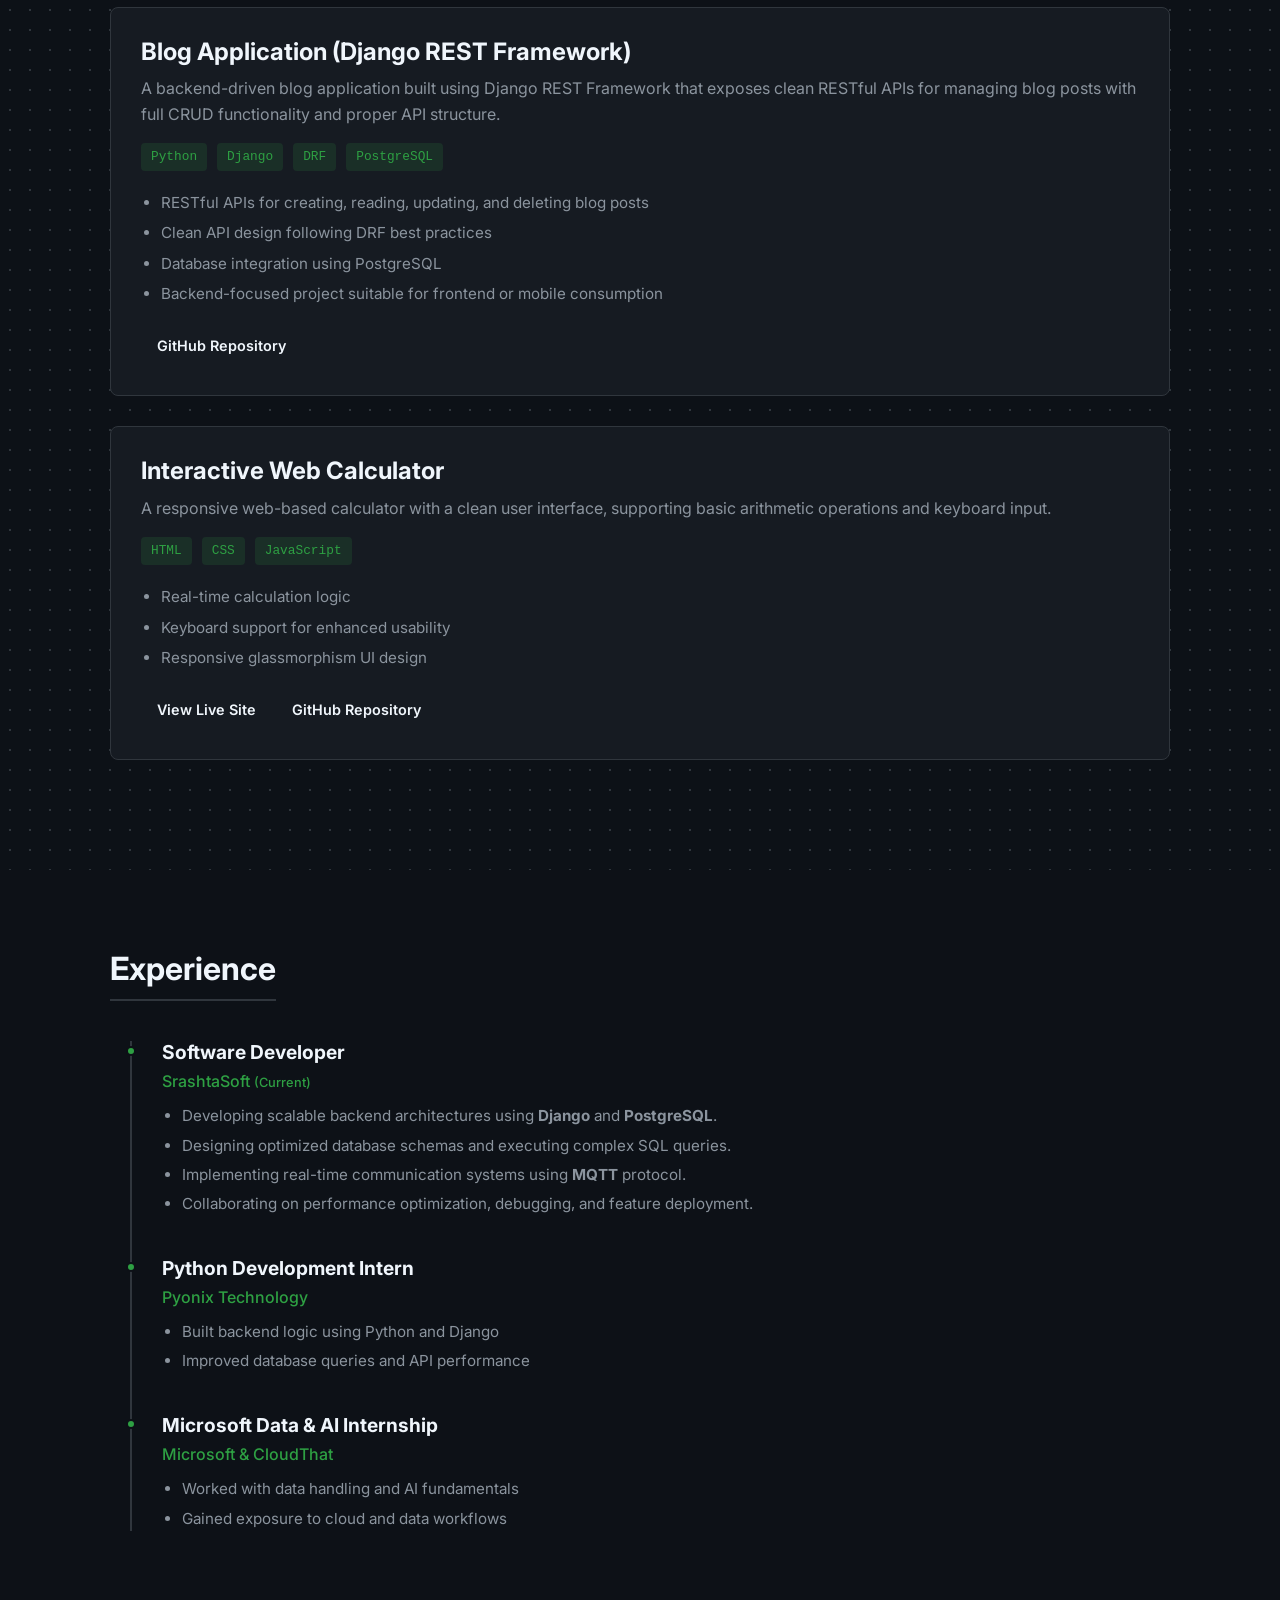
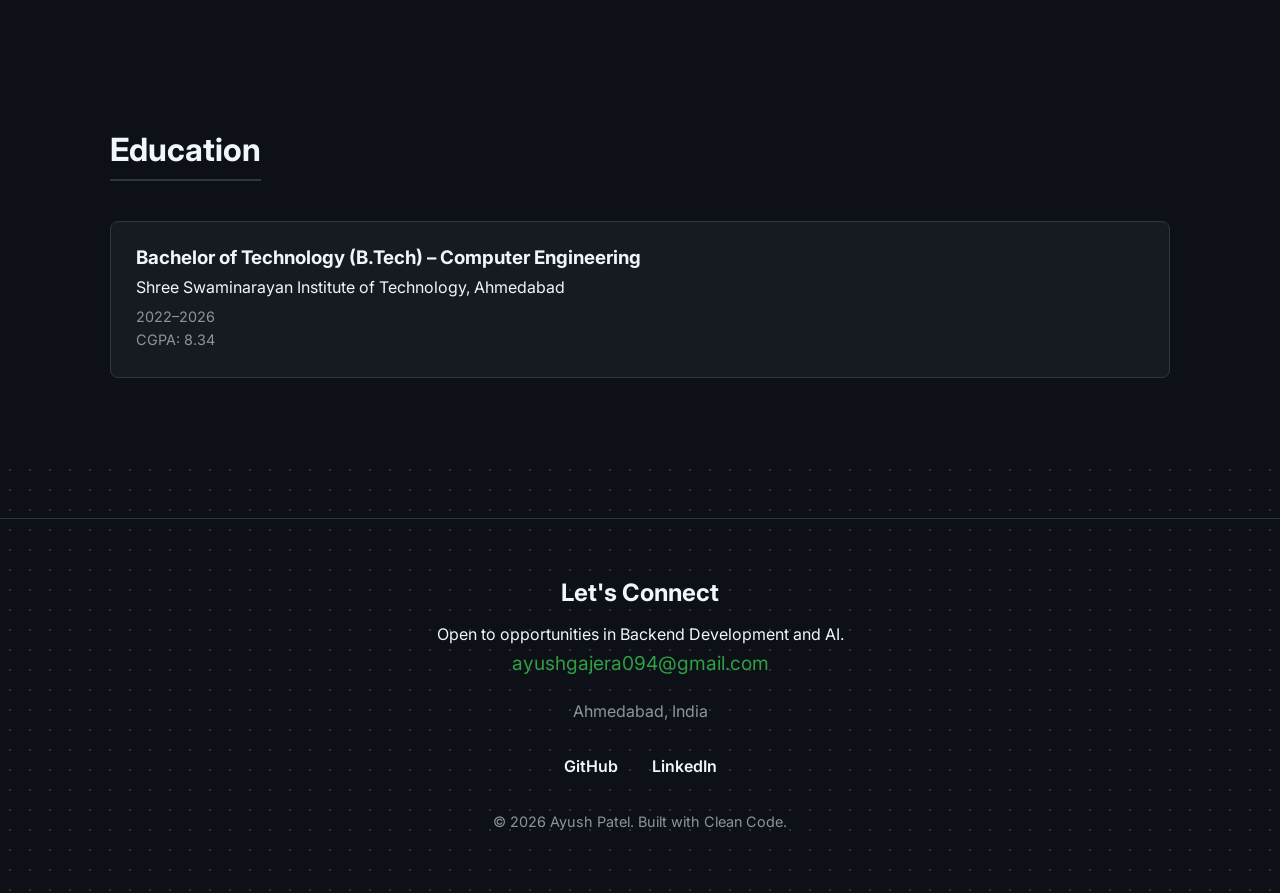
==== commit 6db69372: "feat: update live server port to 5502 and add live site link to project section" ====
--- a/index.html
+++ b/index.html
@@ -46,7 +46,8 @@
                     Django, PostgreSQL, and Docker.</p>
                 <div class="cta-buttons">
                     <a href="#projects" class="btn btn-primary">View Projects</a>
-                    <a href="#" class="btn btn-outline" download>Download Resume</a> <!-- Placeholder for resume -->
+                    <a href="https://drive.google.com/file/d/15XysKdo92kiiAwaWLBH8WfW68gWe4tjx/view?usp=drivesdk"
+                        class="btn btn-outline" target="_blank" rel="noopener">Download Resume</a>
                     <div class="social-btn-group">
                         <a href="https://github.com/ayush094" target="_blank" class="btn btn-icon" aria-label="GitHub">
                             <svg xmlns="http://www.w3.org/2000/svg" width="24" height="24" viewBox="0 0 24 24"
@@ -257,6 +258,8 @@
                         <li>Responsive glassmorphism UI design</li>
                     </ul>
                     <div class="project-links">
+                        <a href="https://ayush094.github.io/calculator/" target="_blank" class="btn btn-sm">View Live
+                            Site</a>
                         <a href="https://github.com/ayush094" target="_blank" class="btn btn-sm">GitHub Repository</a>
                     </div>
                 </div>
@@ -343,4 +346,4 @@
     <script src="script.js"></script>
 </body>
 
-</html>+</html>
--- a/styles.css
+++ b/styles.css
@@ -24,9 +24,11 @@
 
 html {
     scroll-behavior: smooth;
+    overflow-x: hidden;
 }
 
 body {
+    overflow-x: hidden;
     background-color: var(--bg-color);
     background-image: radial-gradient(#30363d 1px, transparent 1px);
     background-size: 20px 20px;
@@ -34,6 +36,14 @@
     color: var(--text-primary);
     font-family: var(--font-main);
     line-height: 1.6;
+}
+
+html.nav-open,
+body.nav-open {
+    overflow: hidden;
+    height: 100%;
+    width: 100%;
+    touch-action: none;
 }
 
 /* Cursor Glow */
@@ -226,6 +236,7 @@
     font-size: 3.5rem;
     margin-bottom: 15px;
     background: linear-gradient(90deg, #fff, #8b949e);
+    background-clip: text;
     -webkit-background-clip: text;
     -webkit-text-fill-color: transparent;
 }
@@ -367,11 +378,43 @@
     border-radius: 8px;
     padding: 30px;
     margin-bottom: 30px;
-    transition: transform 0.2s;
+    position: relative;
+    overflow: hidden;
+    transition: transform 0.25s ease, border-color 0.25s ease, box-shadow 0.25s ease;
 }
 
 .project-card:hover {
     border-color: var(--text-secondary);
+    transform: translateY(-6px);
+    box-shadow: 0 18px 40px rgba(0, 0, 0, 0.35),
+        inset 0 0 0 1px rgba(46, 160, 67, 0.2);
+}
+
+.project-card::before {
+    content: "";
+    position: absolute;
+    inset: -2px;
+    border-radius: 10px;
+    background: linear-gradient(120deg,
+            rgba(46, 160, 67, 0.15),
+            rgba(13, 17, 23, 0),
+            rgba(46, 160, 67, 0.2));
+    opacity: 0;
+    transition: opacity 0.25s ease;
+    pointer-events: none;
+}
+
+.project-card:hover::before {
+    opacity: 1;
+}
+
+.project-card .project-title {
+    transition: color 0.25s ease, letter-spacing 0.25s ease;
+}
+
+.project-card:hover .project-title {
+    color: var(--accent);
+    letter-spacing: 0.2px;
 }
 
 .live-project {
@@ -467,12 +510,13 @@
     height: auto;
     border-radius: 6px;
     border: 1px solid var(--border-color);
-    transition: transform 0.2s, opacity 0.2s;
+    transition: transform 0.25s ease, opacity 0.25s ease, box-shadow 0.25s ease;
 }
 
 .project-preview-image:hover {
-    transform: scale(1.01);
-    opacity: 0.9;
+    transform: scale(1.02);
+    opacity: 0.95;
+    box-shadow: 0 12px 30px rgba(0, 0, 0, 0.35);
 }
 
 /* Experience & Education */
@@ -784,7 +828,7 @@
         display: flex;
         position: fixed;
         top: 0;
-        right: -100%;
+        right: 0;
         /* Slide from right */
         height: 100vh;
         width: 75%;
@@ -795,13 +839,14 @@
         padding: 20px;
         border-left: 1px solid var(--accent);
         gap: 30px;
-        transition: right 0.4s cubic-bezier(0.4, 0, 0.2, 1);
+        transform: translateX(100%);
+        transition: transform 0.4s cubic-bezier(0.4, 0, 0.2, 1);
         z-index: 999;
         box-shadow: -10px 0 30px rgba(0, 0, 0, 0.8);
     }
 
     .nav-links.active {
-        right: 0;
+        transform: translateX(0);
     }
 
     /* Mobile Menu Items */
@@ -921,10 +966,34 @@
         text-align: center;
     }
 
+
     .cta-buttons .btn-icon {
         width: auto;
         /* Icons keep size */
         display: inline-flex;
+    }
+
+    .cta-buttons .social-btn-group {
+        order: -1;
+        margin-bottom: 5px;
+    }
+
+    .cta-buttons .btn {
+        order: 1;
+    }
+
+    .social-btn-group .btn-icon {
+        opacity: 0;
+        transform: translateY(10px) scale(0.96);
+        animation: social-pop 0.6s cubic-bezier(0.2, 0.7, 0.2, 1) forwards;
+    }
+
+    .social-btn-group .btn-icon:nth-child(1) {
+        animation-delay: 0.15s;
+    }
+
+    .social-btn-group .btn-icon:nth-child(2) {
+        animation-delay: 0.3s;
     }
 
     /* Social icons row */
@@ -965,4 +1034,24 @@
         border-radius: 8px;
         border: 1px solid var(--border-color);
     }
-}+}
+
+@media (max-width: 768px) and (prefers-reduced-motion: reduce) {
+    .social-btn-group .btn-icon {
+        opacity: 1;
+        transform: none;
+        animation: none;
+    }
+}
+
+@keyframes social-pop {
+    from {
+        opacity: 0;
+        transform: translateY(12px) scale(0.96);
+    }
+
+    to {
+        opacity: 1;
+        transform: translateY(0) scale(1);
+    }
+}
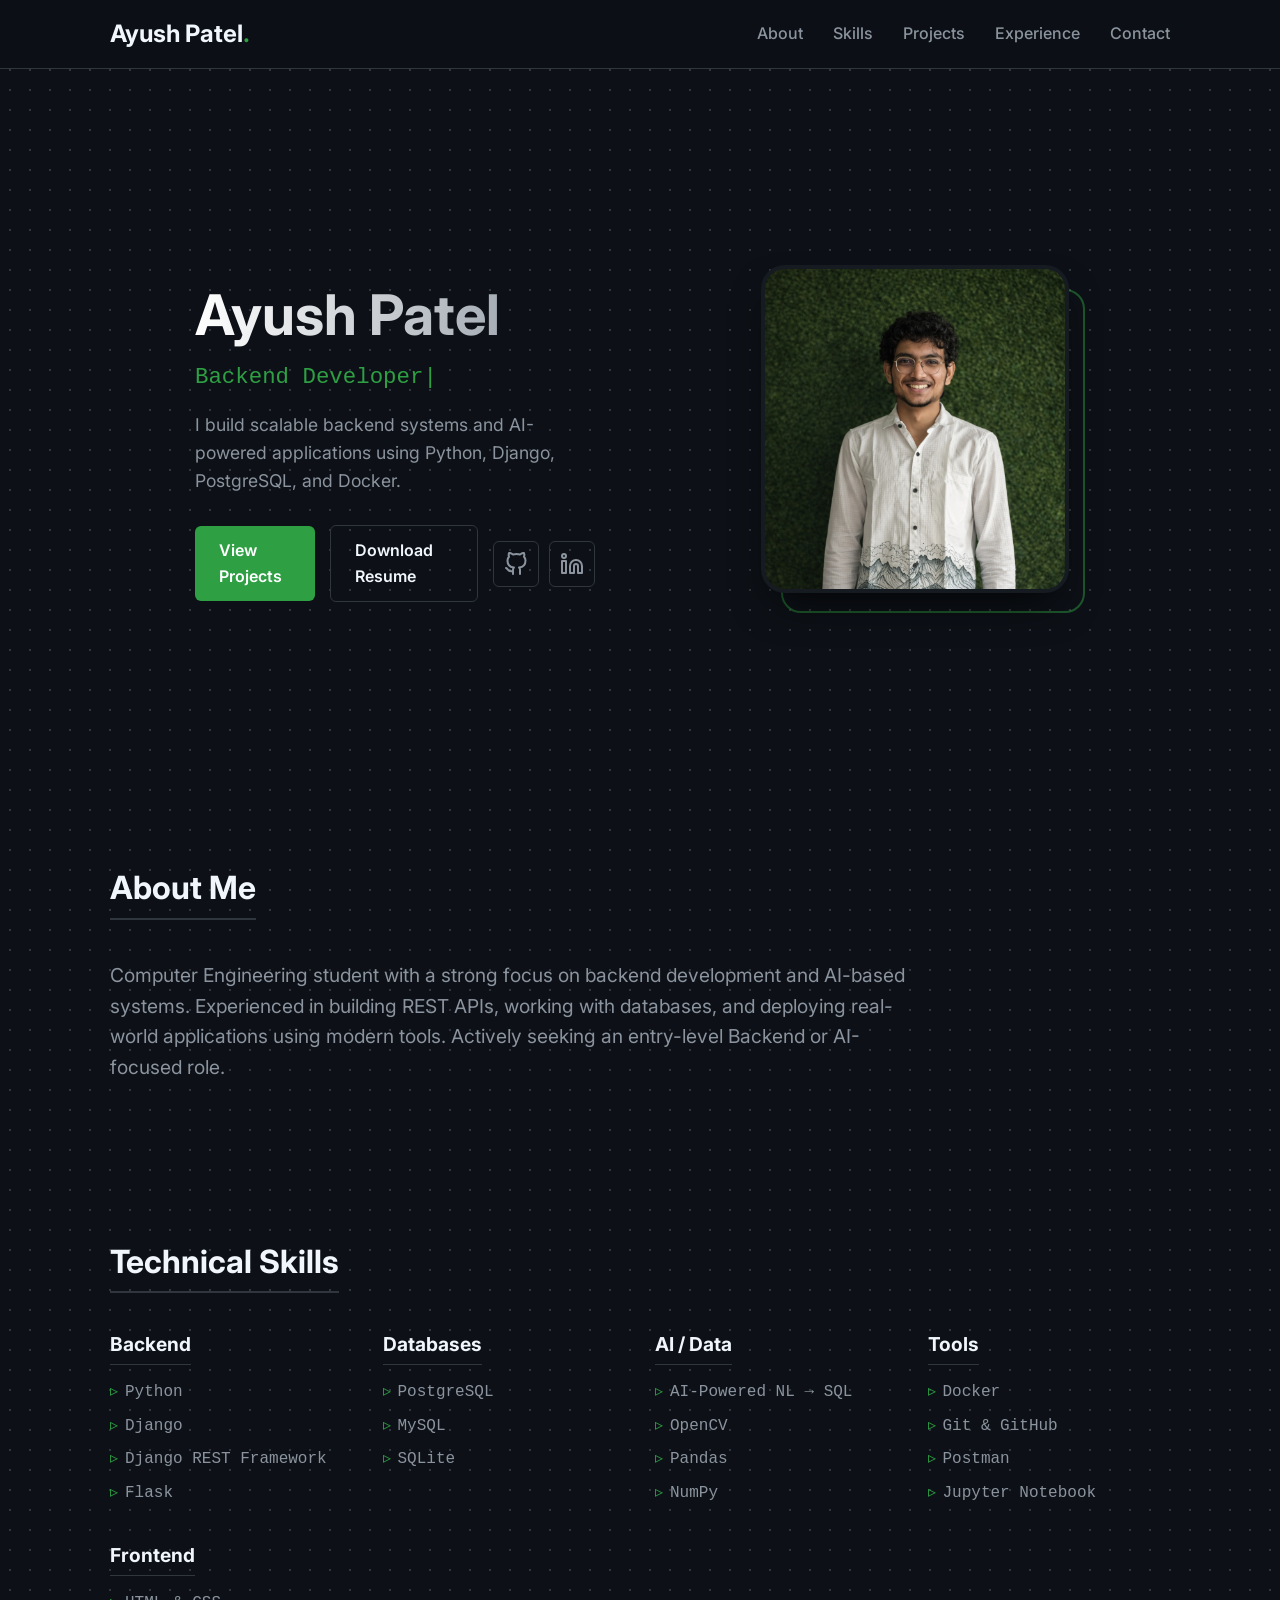
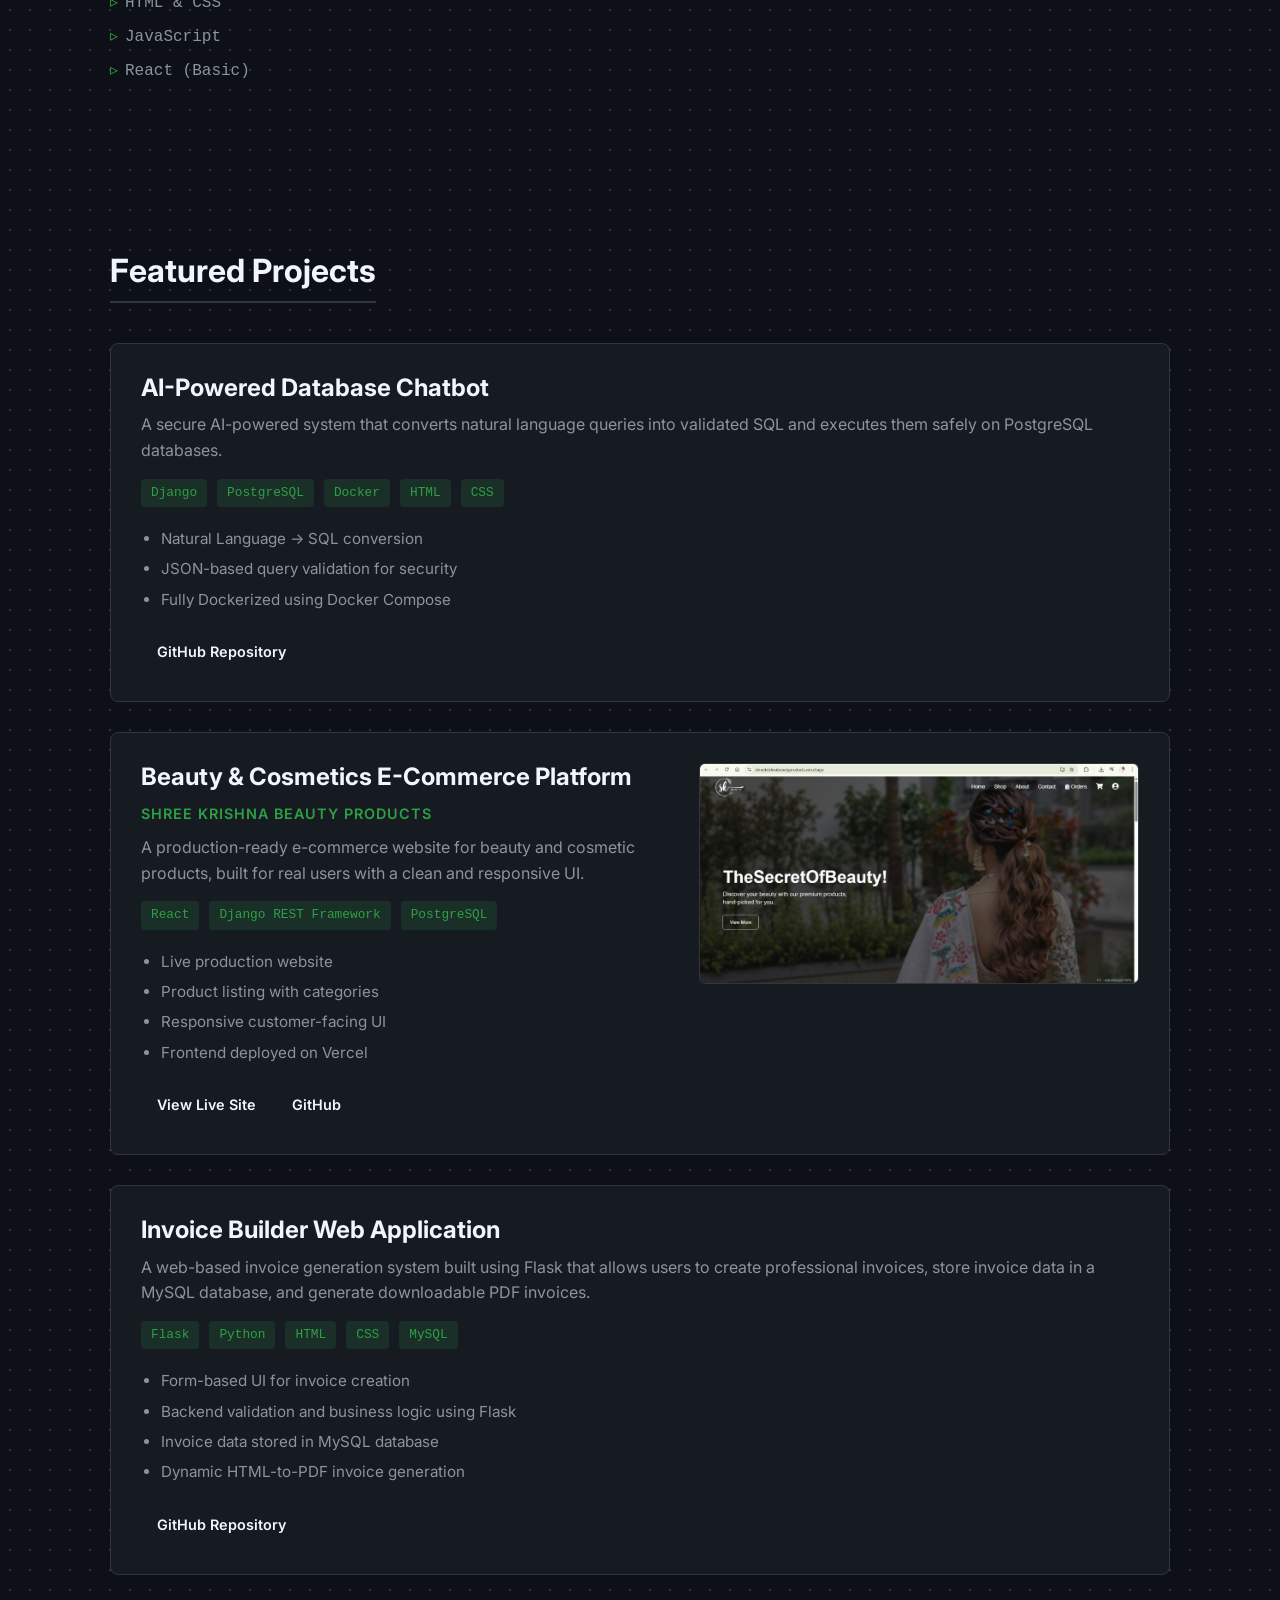
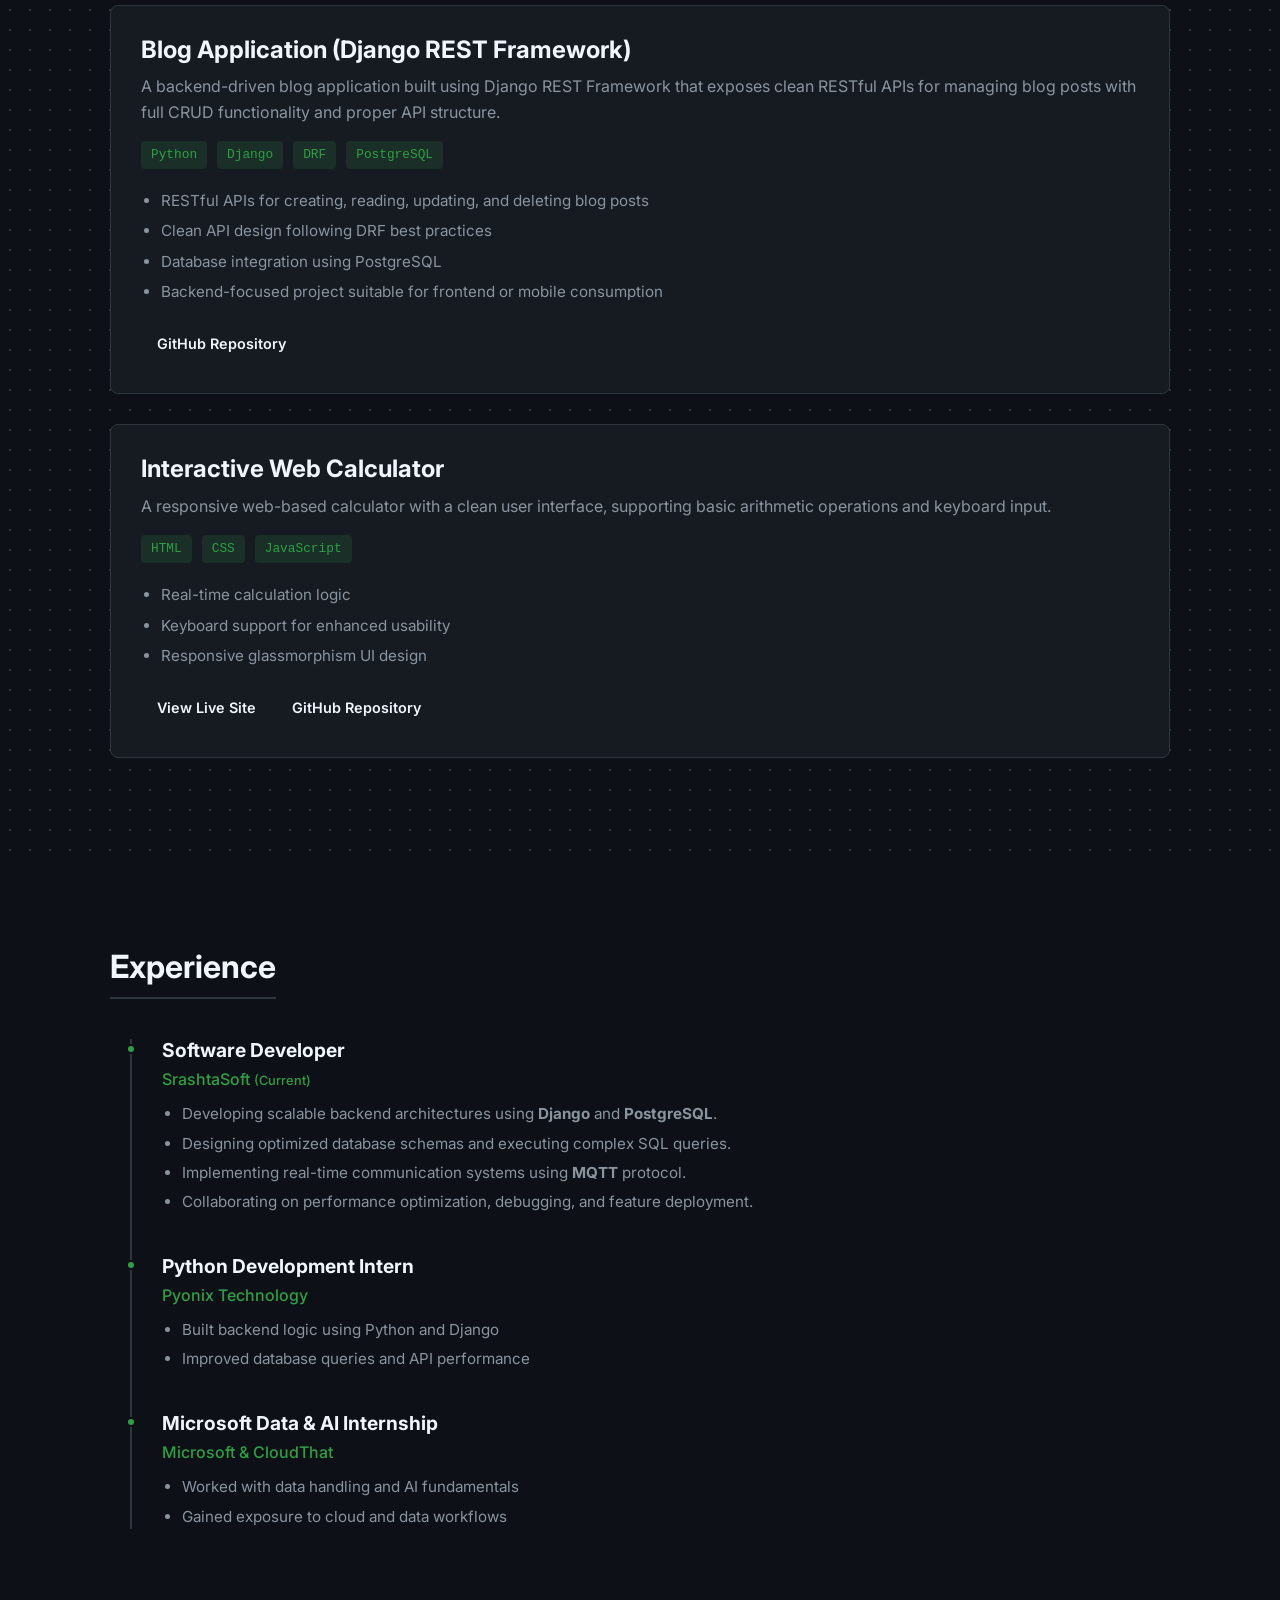
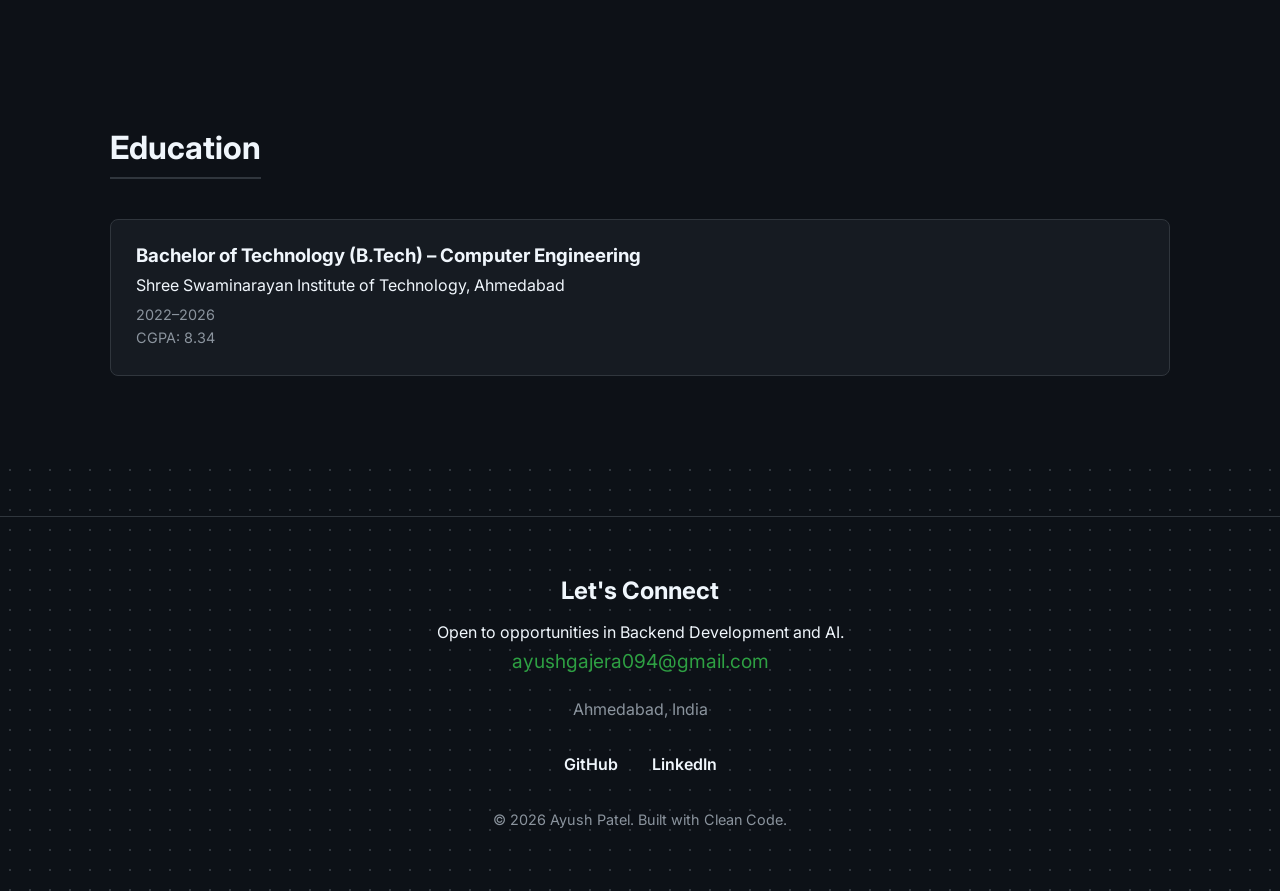
==== commit adfcf18c: "fix: remove unnecessary class from GitHub link button in projects section" ====
--- a/index.html
+++ b/index.html
@@ -188,7 +188,7 @@
                     <div class="project-links">
                         <a href="https://shreekrishnabeautyproducts.vercel.app/" target="_blank" class="btn btn-sm">View
                             Live Site</a>
-                        <a href="https://github.com/ayush094" target="_blank" class="btn btn-sm btn-outline">GitHub</a>
+                        <a href="https://github.com/ayush094" target="_blank" class="btn btn-sm ">GitHub</a>
                     </div>
                 </div>
                 <!-- Clickable Image for Live Project -->
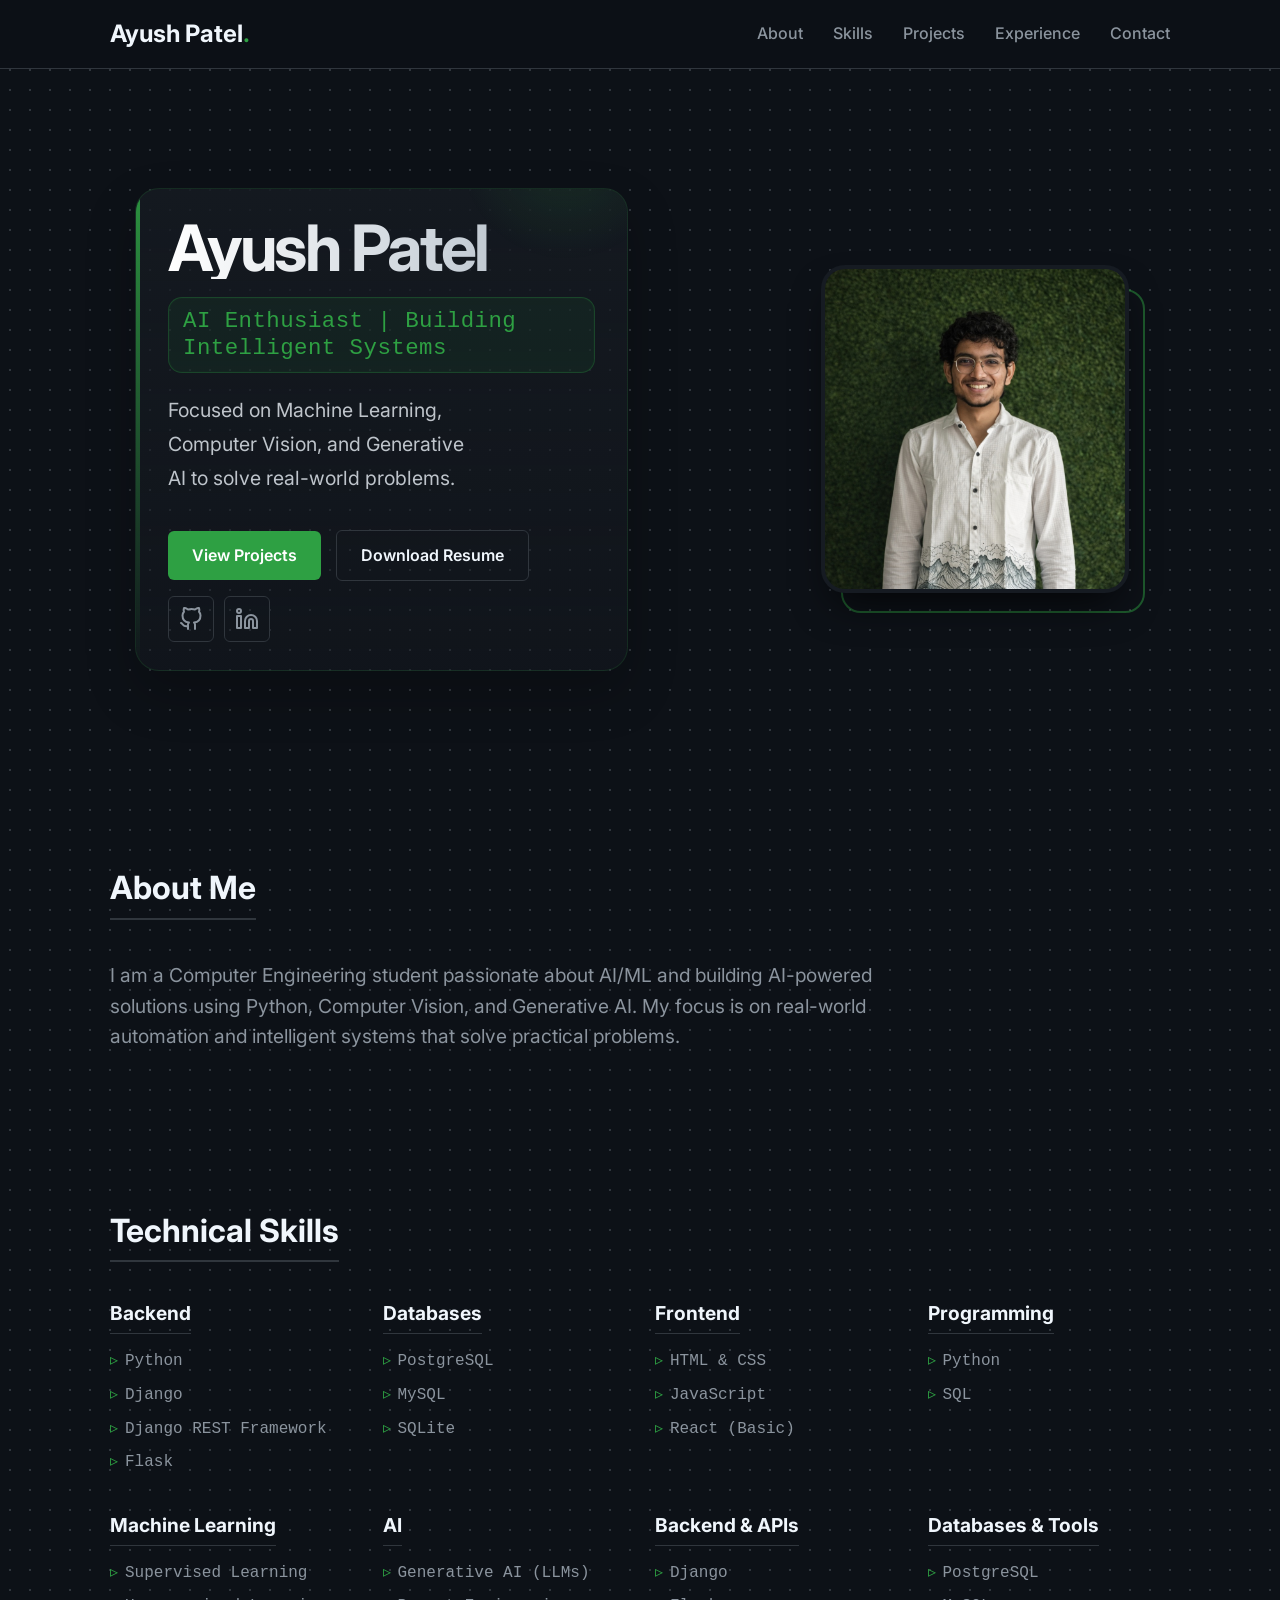
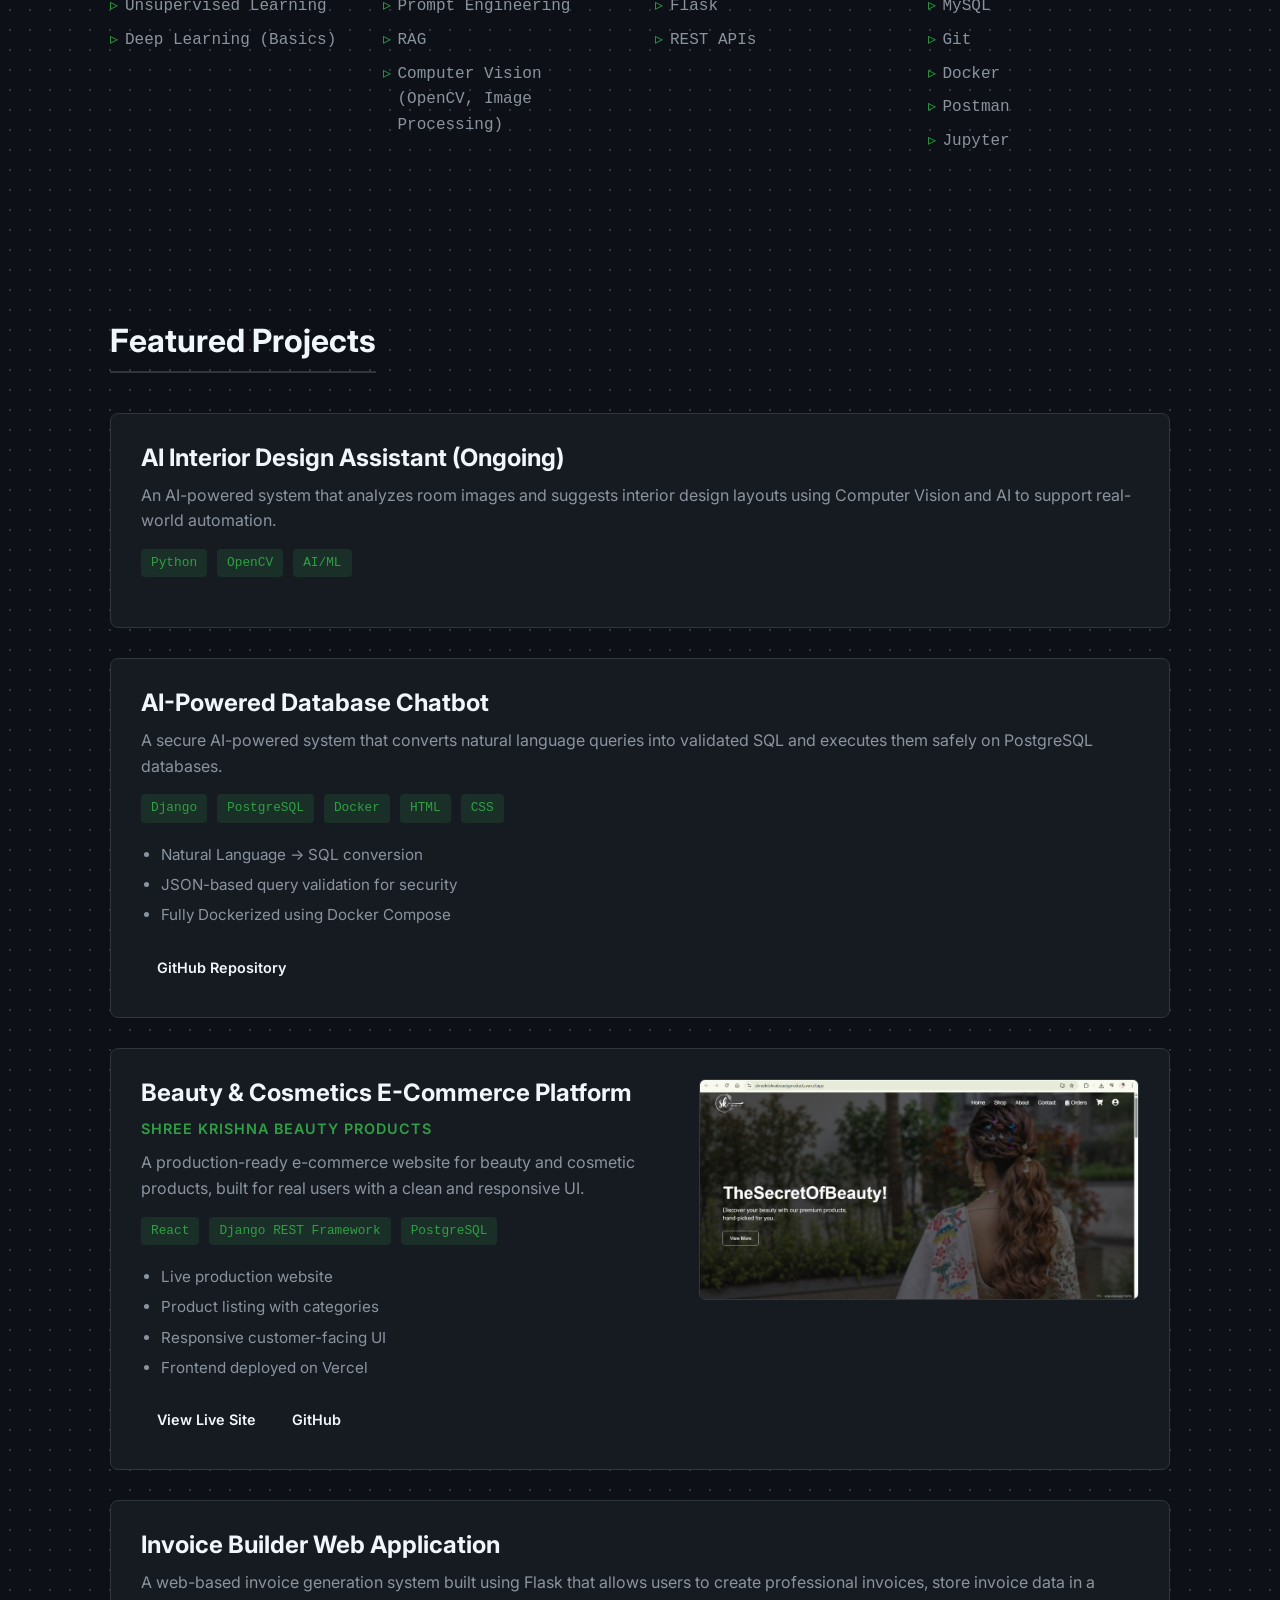
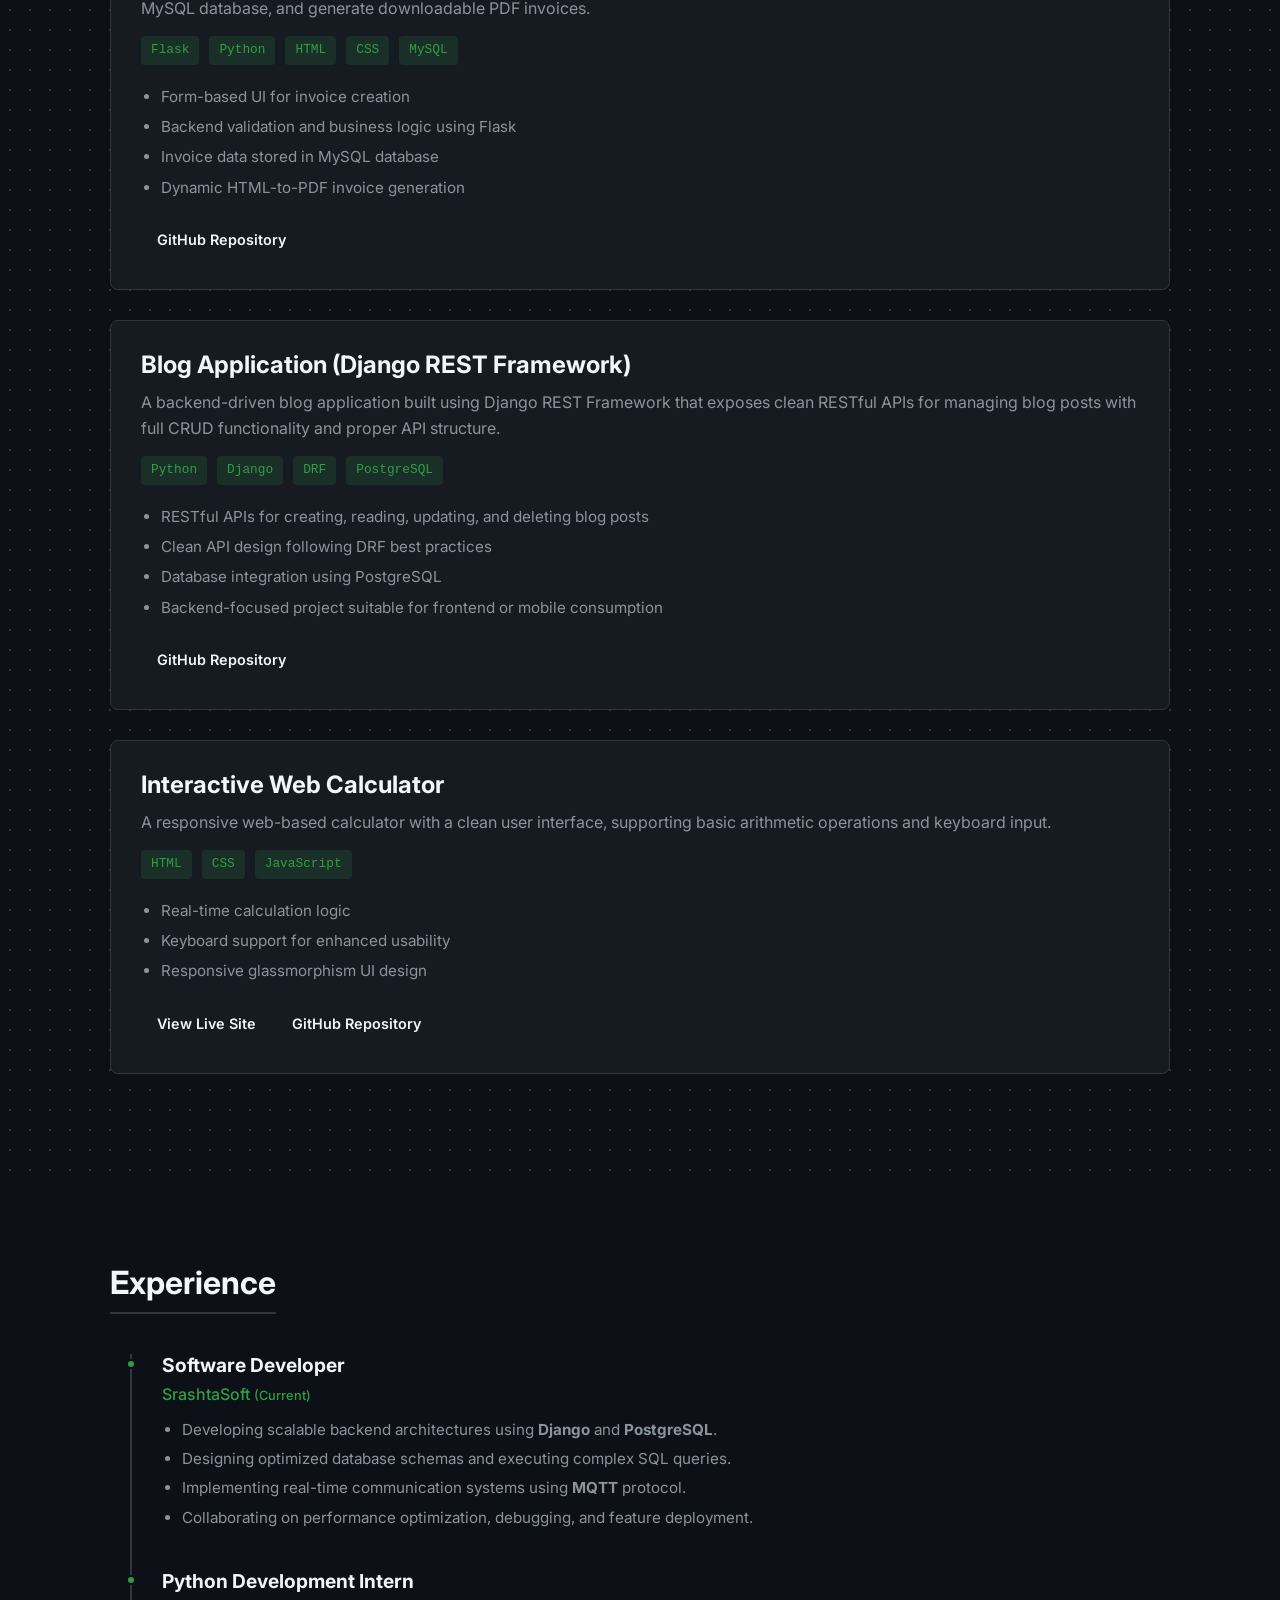
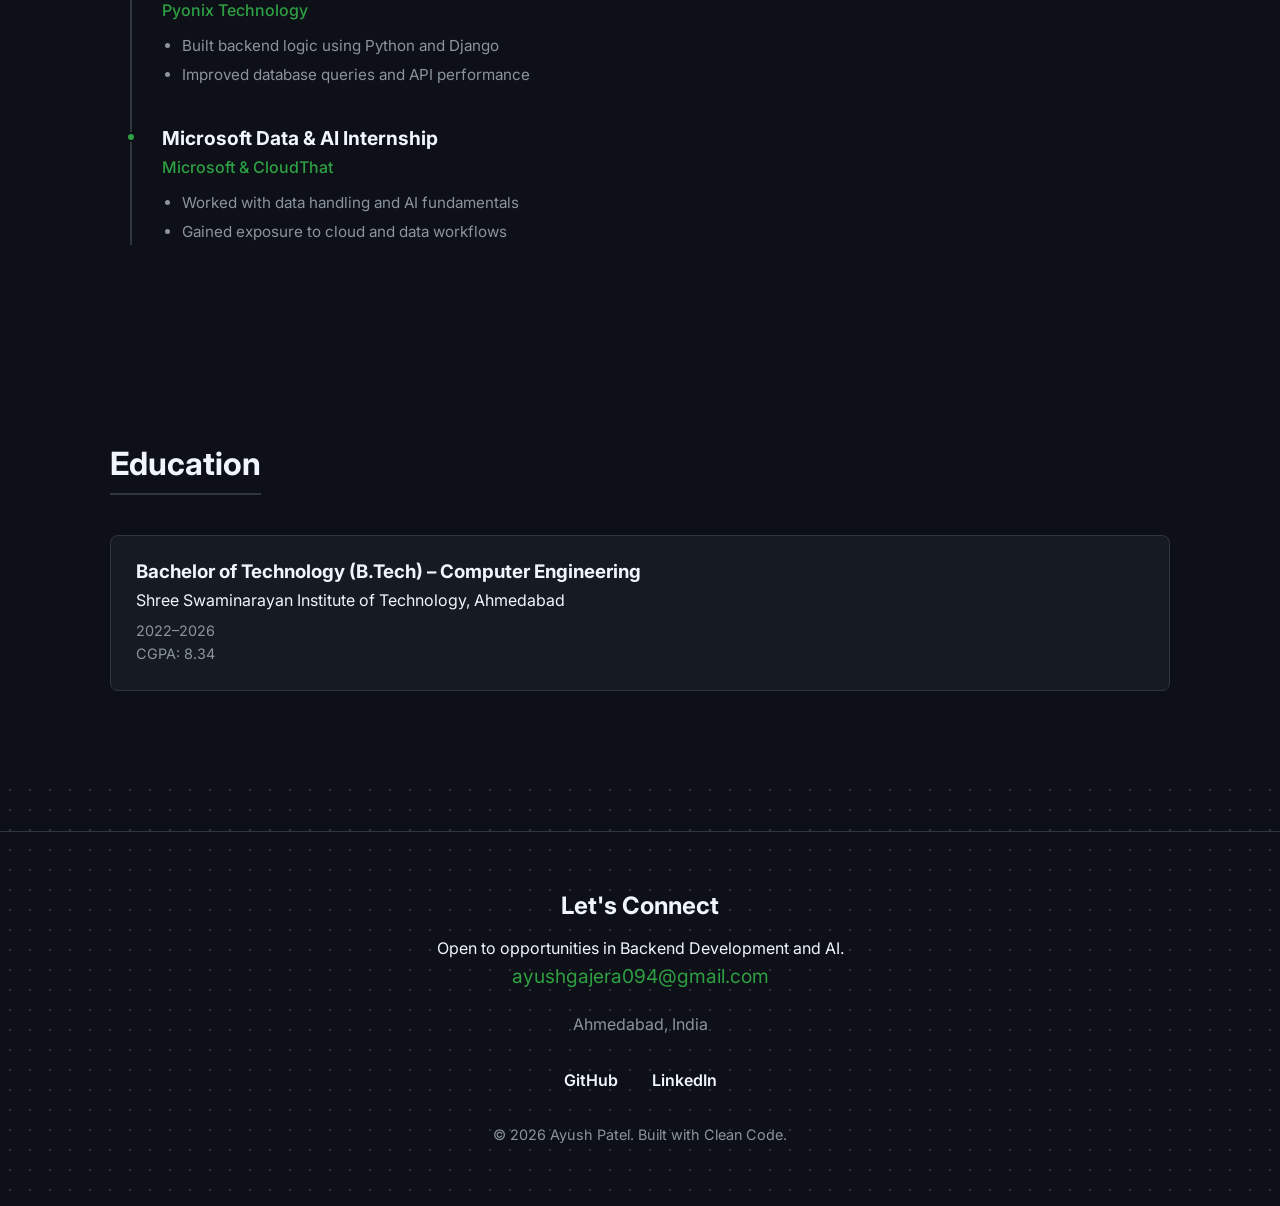
==== commit 7e2ff5a2: "feat: update hero section content and enhance styling; add new project details and improve user inte" ====
--- a/index.html
+++ b/index.html
@@ -41,12 +41,12 @@
         <div class="container hero-container">
             <div class="hero-content">
                 <h1 class="hero-name">Ayush Patel</h1>
-                <h2 class="hero-role">Backend Developer | Django | AI Systems</h2>
-                <p class="hero-summary">I build scalable backend systems and AI-powered applications using Python,
-                    Django, PostgreSQL, and Docker.</p>
+                <h2 class="hero-role">AI Enthusiast | Building Intelligent Systems</h2>
+                <p class="hero-summary">Focused on Machine Learning, Computer Vision, and Generative AI to solve
+                    real-world problems.</p>
                 <div class="cta-buttons">
                     <a href="#projects" class="btn btn-primary">View Projects</a>
-                    <a href="https://drive.google.com/file/d/15XysKdo92kiiAwaWLBH8WfW68gWe4tjx/view?usp=drivesdk"
+                    <a href="https://drive.google.com/file/d/1wgiRsGmXnGWvVLqgk8fh_KeuOE-Smrgu/view?usp=sharing"
                         class="btn btn-outline" target="_blank" rel="noopener">Download Resume</a>
                     <div class="social-btn-group">
                         <a href="https://github.com/ayush094" target="_blank" class="btn btn-icon" aria-label="GitHub">
@@ -85,9 +85,9 @@
         <div class="container">
             <h2 class="section-title">About Me</h2>
             <p class="about-text">
-                Computer Engineering student with a strong focus on backend development and AI-based systems.
-                Experienced in building REST APIs, working with databases, and deploying real-world applications using
-                modern tools. Actively seeking an entry-level Backend or AI-focused role.
+                I am a Computer Engineering student passionate about AI/ML and building AI-powered solutions using
+                Python, Computer Vision, and Generative AI. My focus is on real-world automation and intelligent
+                systems that solve practical problems.
             </p>
         </div>
     </section>
@@ -115,24 +115,6 @@
                     </ul>
                 </div>
                 <div class="skill-category">
-                    <h3>AI / Data</h3>
-                    <ul class="skill-list">
-                        <li>AI-Powered NL → SQL</li>
-                        <li>OpenCV</li>
-                        <li>Pandas</li>
-                        <li>NumPy</li>
-                    </ul>
-                </div>
-                <div class="skill-category">
-                    <h3>Tools</h3>
-                    <ul class="skill-list">
-                        <li>Docker</li>
-                        <li>Git & GitHub</li>
-                        <li>Postman</li>
-                        <li>Jupyter Notebook</li>
-                    </ul>
-                </div>
-                <div class="skill-category">
                     <h3>Frontend</h3>
                     <ul class="skill-list">
                         <li>HTML & CSS</li>
@@ -140,6 +122,49 @@
                         <li>React (Basic)</li>
                     </ul>
                 </div>
+                <div class="skill-category">
+                    <h3>Programming</h3>
+                    <ul class="skill-list">
+                        <li>Python</li>
+                        <li>SQL</li>
+                    </ul>
+                </div>
+                <div class="skill-category">
+                    <h3>Machine Learning</h3>
+                    <ul class="skill-list">
+                        <li>Supervised Learning</li>
+                        <li>Unsupervised Learning</li>
+                        <li>Deep Learning (Basics)</li>
+                    </ul>
+                </div>
+                <div class="skill-category">
+                    <h3>AI</h3>
+                    <ul class="skill-list">
+                        <li>Generative AI (LLMs)</li>
+                        <li>Prompt Engineering</li>
+                        <li>RAG</li>
+                        <li>Computer Vision (OpenCV, Image Processing)</li>
+                    </ul>
+                </div>
+                <div class="skill-category">
+                    <h3>Backend & APIs</h3>
+                    <ul class="skill-list">
+                        <li>Django</li>
+                        <li>Flask</li>
+                        <li>REST APIs</li>
+                    </ul>
+                </div>
+                <div class="skill-category">
+                    <h3>Databases & Tools</h3>
+                    <ul class="skill-list">
+                        <li>PostgreSQL</li>
+                        <li>MySQL</li>
+                        <li>Git</li>
+                        <li>Docker</li>
+                        <li>Postman</li>
+                        <li>Jupyter</li>
+                    </ul>
+                </div>
             </div>
         </div>
     </section>
@@ -149,7 +174,19 @@
         <div class="container">
             <h2 class="section-title">Featured Projects</h2>
 
-            <!-- Project 1: Hero Project -->
+            <!-- Project 1: AI Interior Design Assistant -->
+            <div class="project-card featured">
+                <div class="project-content">
+                    <h3 class="project-title">AI Interior Design Assistant (Ongoing)</h3>
+                    <p class="project-desc">An AI-powered system that analyzes room images and suggests interior design
+                        layouts using Computer Vision and AI to support real-world automation.</p>
+                    <div class="tech-stack">
+                        <span>Python</span><span>OpenCV</span><span>AI/ML</span>
+                    </div>
+                </div>
+            </div>
+
+            <!-- Project 2: Hero Project -->
             <div class="project-card featured">
                 <div class="project-content">
                     <h3 class="project-title">AI-Powered Database Chatbot</h3>
@@ -169,7 +206,7 @@
                 </div>
             </div>
 
-            <!-- Project 2: Live E-Commerce -->
+            <!-- Project 3: Live E-Commerce -->
             <div class="project-card live-project">
                 <div class="project-content">
                     <h3 class="project-title">Beauty & Cosmetics E-Commerce Platform</h3>
@@ -198,7 +235,7 @@
                 </a>
             </div>
 
-            <!-- Project 3: Invoice Builder -->
+            <!-- Project 4: Invoice Builder -->
             <div class="project-card">
                 <div class="project-content">
                     <h3 class="project-title">Invoice Builder Web Application</h3>
@@ -221,7 +258,7 @@
                 </div>
             </div>
 
-            <!-- Project 4: Blog Application (DRF) -->
+            <!-- Project 5: Blog Application (DRF) -->
             <div class="project-card">
                 <div class="project-content">
                     <h3 class="project-title">Blog Application (Django REST Framework)</h3>
@@ -243,7 +280,7 @@
                 </div>
             </div>
 
-            <!-- Project 5: Interactive Web Calculator -->
+            <!-- Project 6: Interactive Web Calculator -->
             <div class="project-card">
                 <div class="project-content">
                     <h3 class="project-title">Interactive Web Calculator</h3>
--- a/styles.css
+++ b/styles.css
@@ -36,6 +36,10 @@
     color: var(--text-primary);
     font-family: var(--font-main);
     line-height: 1.6;
+    -webkit-user-select: none;
+    -moz-user-select: none;
+    -ms-user-select: none;
+    user-select: none;
 }
 
 html.nav-open,
@@ -120,11 +124,25 @@
 .btn-primary {
     background-color: var(--accent);
     color: white;
+    position: relative;
+    overflow: hidden;
 }
 
 .btn-primary:hover {
     background-color: var(--accent-hover);
     transform: translateY(-2px);
+}
+
+.btn-primary::after {
+    content: "";
+    position: absolute;
+    inset: 0;
+    background: linear-gradient(115deg,
+            transparent 20%,
+            rgba(255, 255, 255, 0.28) 45%,
+            transparent 70%);
+    transform: translateX(-140%);
+    animation: btn-shine 3.8s ease-in-out infinite;
 }
 
 .btn-outline {
@@ -229,36 +247,93 @@
 
 .hero-content {
     flex: 1;
+    max-width: 620px;
+    padding: 28px 32px;
+    border: 1px solid rgba(46, 160, 67, 0.16);
+    border-radius: 24px;
+    background: linear-gradient(180deg, rgba(22, 27, 34, 0.82), rgba(22, 27, 34, 0.42));
+    box-shadow: 0 22px 50px rgba(0, 0, 0, 0.22);
+    position: relative;
+    overflow: hidden;
+    transform: translateY(10px);
+    opacity: 0;
+    animation: hero-fade-up 0.8s ease forwards, hero-panel-float 5.5s ease-in-out 0.8s infinite;
+    transition: transform 0.35s ease, box-shadow 0.35s ease, border-color 0.35s ease;
+}
+
+.hero-content::before {
+    content: "";
+    position: absolute;
+    inset: 0 auto 0 0;
+    width: 4px;
+    background: linear-gradient(180deg, var(--accent), rgba(46, 160, 67, 0));
+    opacity: 0.9;
+}
+
+.hero-content::after {
+    content: "";
+    position: absolute;
+    top: -30%;
+    right: -10%;
+    width: 220px;
+    height: 220px;
+    border-radius: 50%;
+    background: radial-gradient(circle, rgba(46, 160, 67, 0.15) 0%, rgba(46, 160, 67, 0) 68%);
+    pointer-events: none;
+    animation: hero-glow-float 6s ease-in-out infinite;
+}
+
+.hero-content:hover {
+    transform: translateY(-4px);
+    border-color: rgba(46, 160, 67, 0.28);
+    box-shadow: 0 26px 60px rgba(0, 0, 0, 0.28), 0 0 0 1px rgba(46, 160, 67, 0.08);
 }
 
 .hero-name {
-    margin-top: 25px;
-    font-size: 3.5rem;
-    margin-bottom: 15px;
-    background: linear-gradient(90deg, #fff, #8b949e);
+    margin-top: 0;
+    font-size: 4rem;
+    line-height: 0.98;
+    letter-spacing: -0.04em;
+    margin-bottom: 18px;
+    background: linear-gradient(90deg, #ffffff, #c9d1d9, #8b949e, #ffffff);
+    background-size: 200% auto;
     background-clip: text;
     -webkit-background-clip: text;
     -webkit-text-fill-color: transparent;
+    animation: hero-fade-up 0.8s ease 0.08s both, hero-name-shimmer 7s linear 1.2s infinite;
 }
 
 .hero-role {
-    font-size: 1.5rem;
-    color: var(--accent);
-    margin-bottom: 20px;
+    display: inline-block;
+    font-size: 1.35rem;
+    color: var(--accent);
+    margin-bottom: 24px;
     font-weight: 500;
+    letter-spacing: 0.02em;
+    padding: 10px 14px;
+    border: 1px solid rgba(46, 160, 67, 0.28);
+    border-radius: 14px;
+    background: rgba(46, 160, 67, 0.08);
+    box-shadow: inset 0 0 0 1px rgba(46, 160, 67, 0.04);
+    animation: hero-fade-up 0.8s ease 0.16s both, role-breathe 2.8s ease-in-out 1s infinite;
 }
 
 .hero-summary {
-    color: var(--text-secondary);
-    font-size: 1.1rem;
-    margin-bottom: 30px;
-    max-width: 500px;
+    color: rgba(240, 246, 252, 0.78);
+    font-size: 1.22rem;
+    line-height: 1.75;
+    margin-bottom: 34px;
+    max-width: 540px;
+    text-wrap: balance;
+    animation: hero-fade-up 0.8s ease 0.24s both;
 }
 
 .cta-buttons {
     display: flex;
     gap: 15px;
     align-items: center;
+    flex-wrap: wrap;
+    animation: hero-fade-up 0.8s ease 0.32s both;
 }
 
 .social-btn-group {
@@ -947,10 +1022,15 @@
         line-height: 1.1;
     }
 
+    .hero-content {
+        padding: 22px 18px;
+        border-radius: 20px;
+    }
+
     .hero-role {
         font-size: 1.1rem;
-        min-height: 1.6em;
-        /* Prevent layout shift from typewriter */
+        margin-bottom: 18px;
+        padding: 8px 12px;
     }
 
     .cta-buttons {
@@ -1044,6 +1124,23 @@
     }
 }
 
+@media (prefers-reduced-motion: reduce) {
+    .hero-content,
+    .hero-name,
+    .hero-role,
+    .hero-summary,
+    .cta-buttons,
+    .btn-primary::after {
+        animation: none;
+        opacity: 1;
+        transform: none;
+    }
+
+    .hero-content::after {
+        animation: none;
+    }
+}
+
 @keyframes social-pop {
     from {
         opacity: 0;
@@ -1055,3 +1152,75 @@
         transform: translateY(0) scale(1);
     }
 }
+
+@keyframes hero-fade-up {
+    from {
+        opacity: 0;
+        transform: translateY(16px);
+    }
+
+    to {
+        opacity: 1;
+        transform: translateY(0);
+    }
+}
+
+@keyframes hero-panel-float {
+    0%,
+    100% {
+        transform: translateY(0);
+    }
+
+    50% {
+        transform: translateY(-6px);
+    }
+}
+
+@keyframes role-breathe {
+    0%,
+    100% {
+        box-shadow: inset 0 0 0 1px rgba(46, 160, 67, 0.04), 0 0 0 rgba(46, 160, 67, 0);
+        border-color: rgba(46, 160, 67, 0.28);
+    }
+
+    50% {
+        box-shadow: inset 0 0 0 1px rgba(46, 160, 67, 0.08), 0 0 24px rgba(46, 160, 67, 0.18);
+        border-color: rgba(63, 185, 80, 0.45);
+    }
+}
+
+@keyframes hero-name-shimmer {
+    0% {
+        background-position: 0% center;
+    }
+
+    100% {
+        background-position: 200% center;
+    }
+}
+
+@keyframes hero-glow-float {
+    0%,
+    100% {
+        transform: translate3d(0, 0, 0) scale(1);
+        opacity: 0.65;
+    }
+
+    50% {
+        transform: translate3d(-10px, 12px, 0) scale(1.08);
+        opacity: 0.95;
+    }
+}
+
+@keyframes btn-shine {
+    0%,
+    70%,
+    100% {
+        transform: translateX(-140%);
+    }
+
+    18%,
+    32% {
+        transform: translateX(140%);
+    }
+}
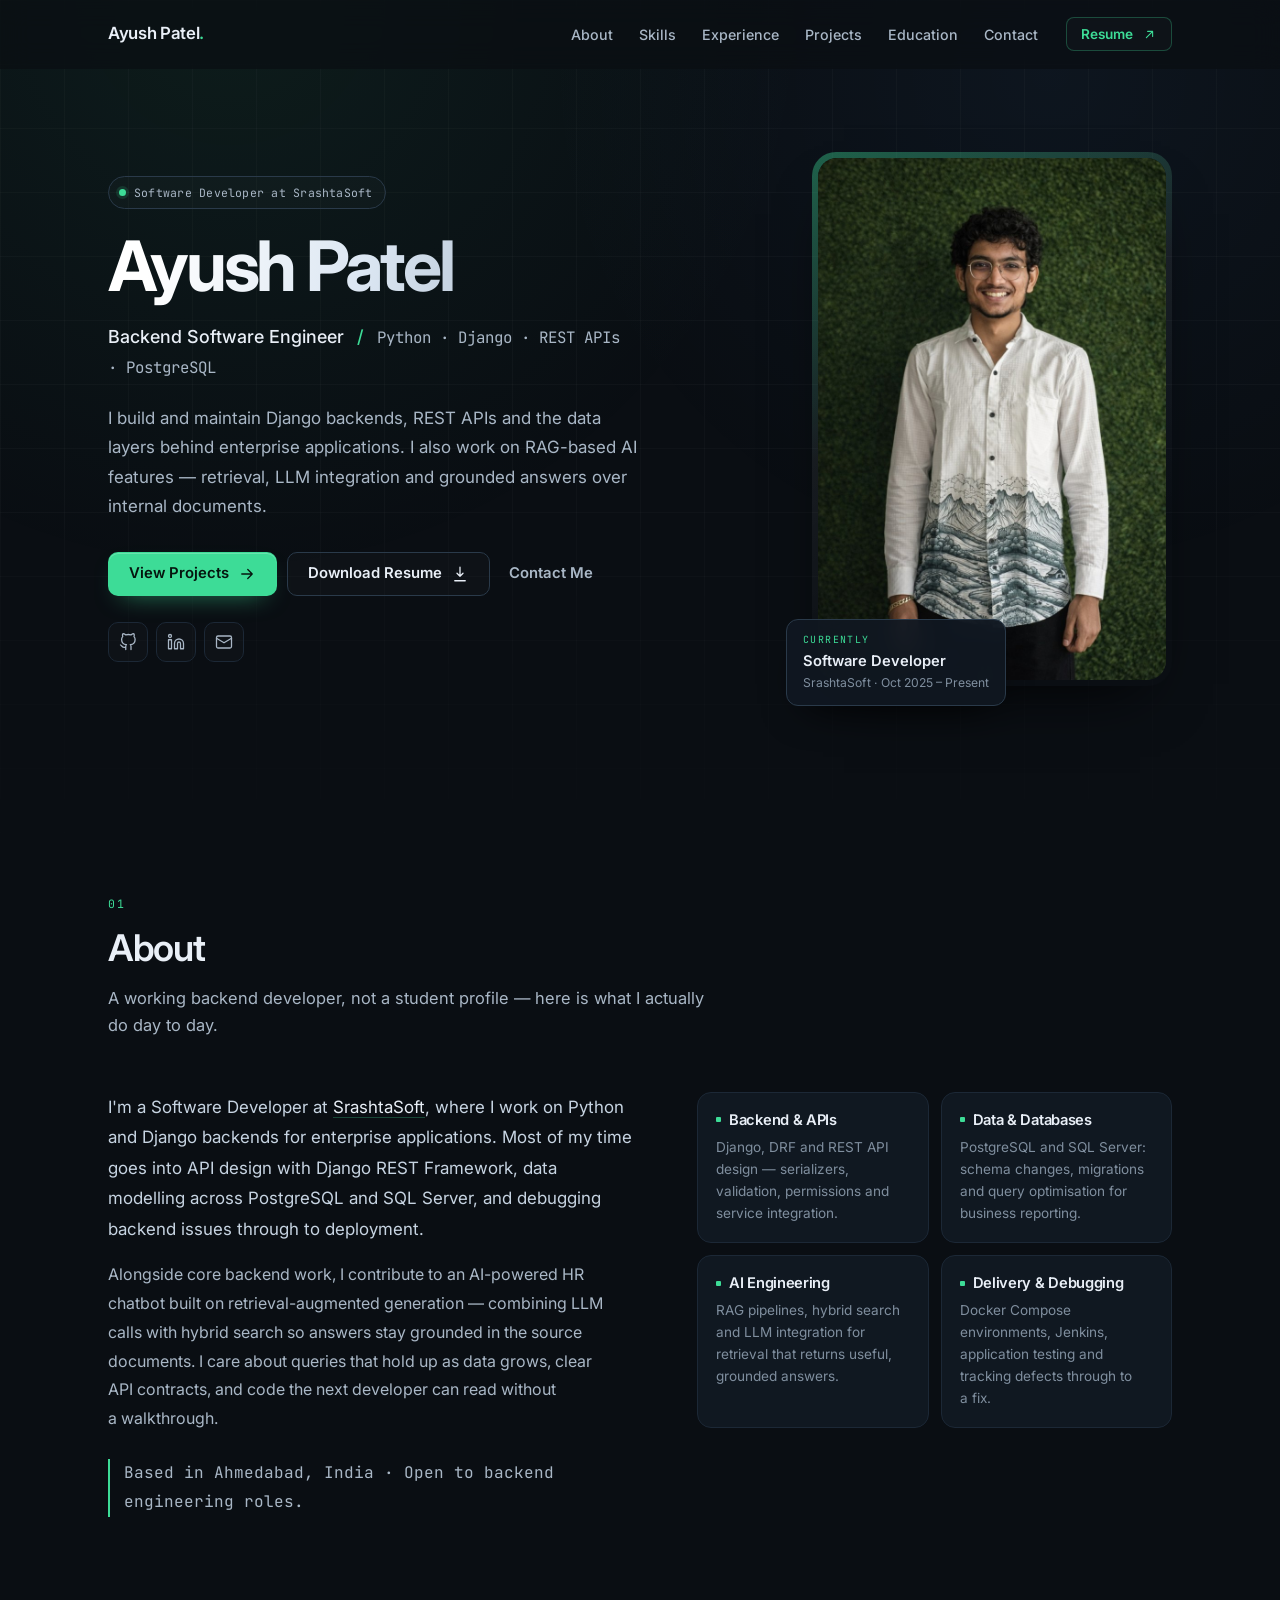
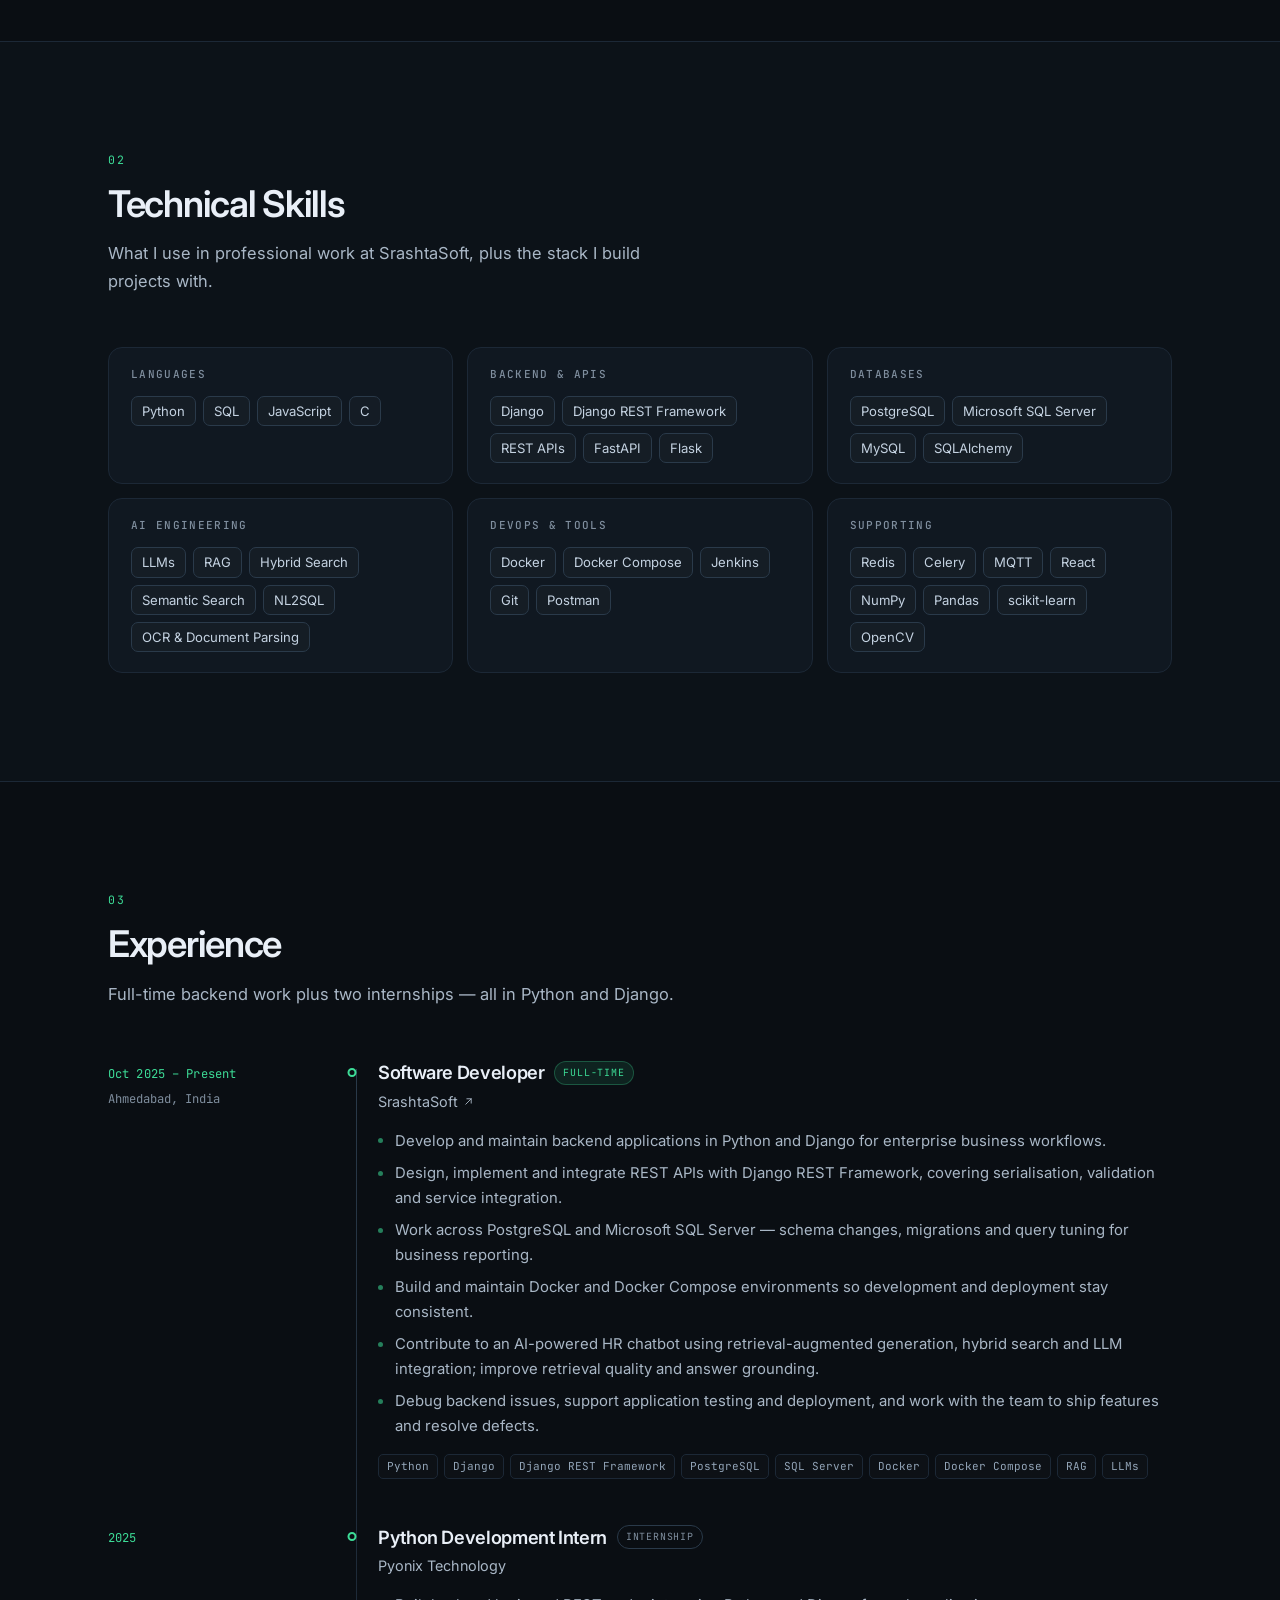
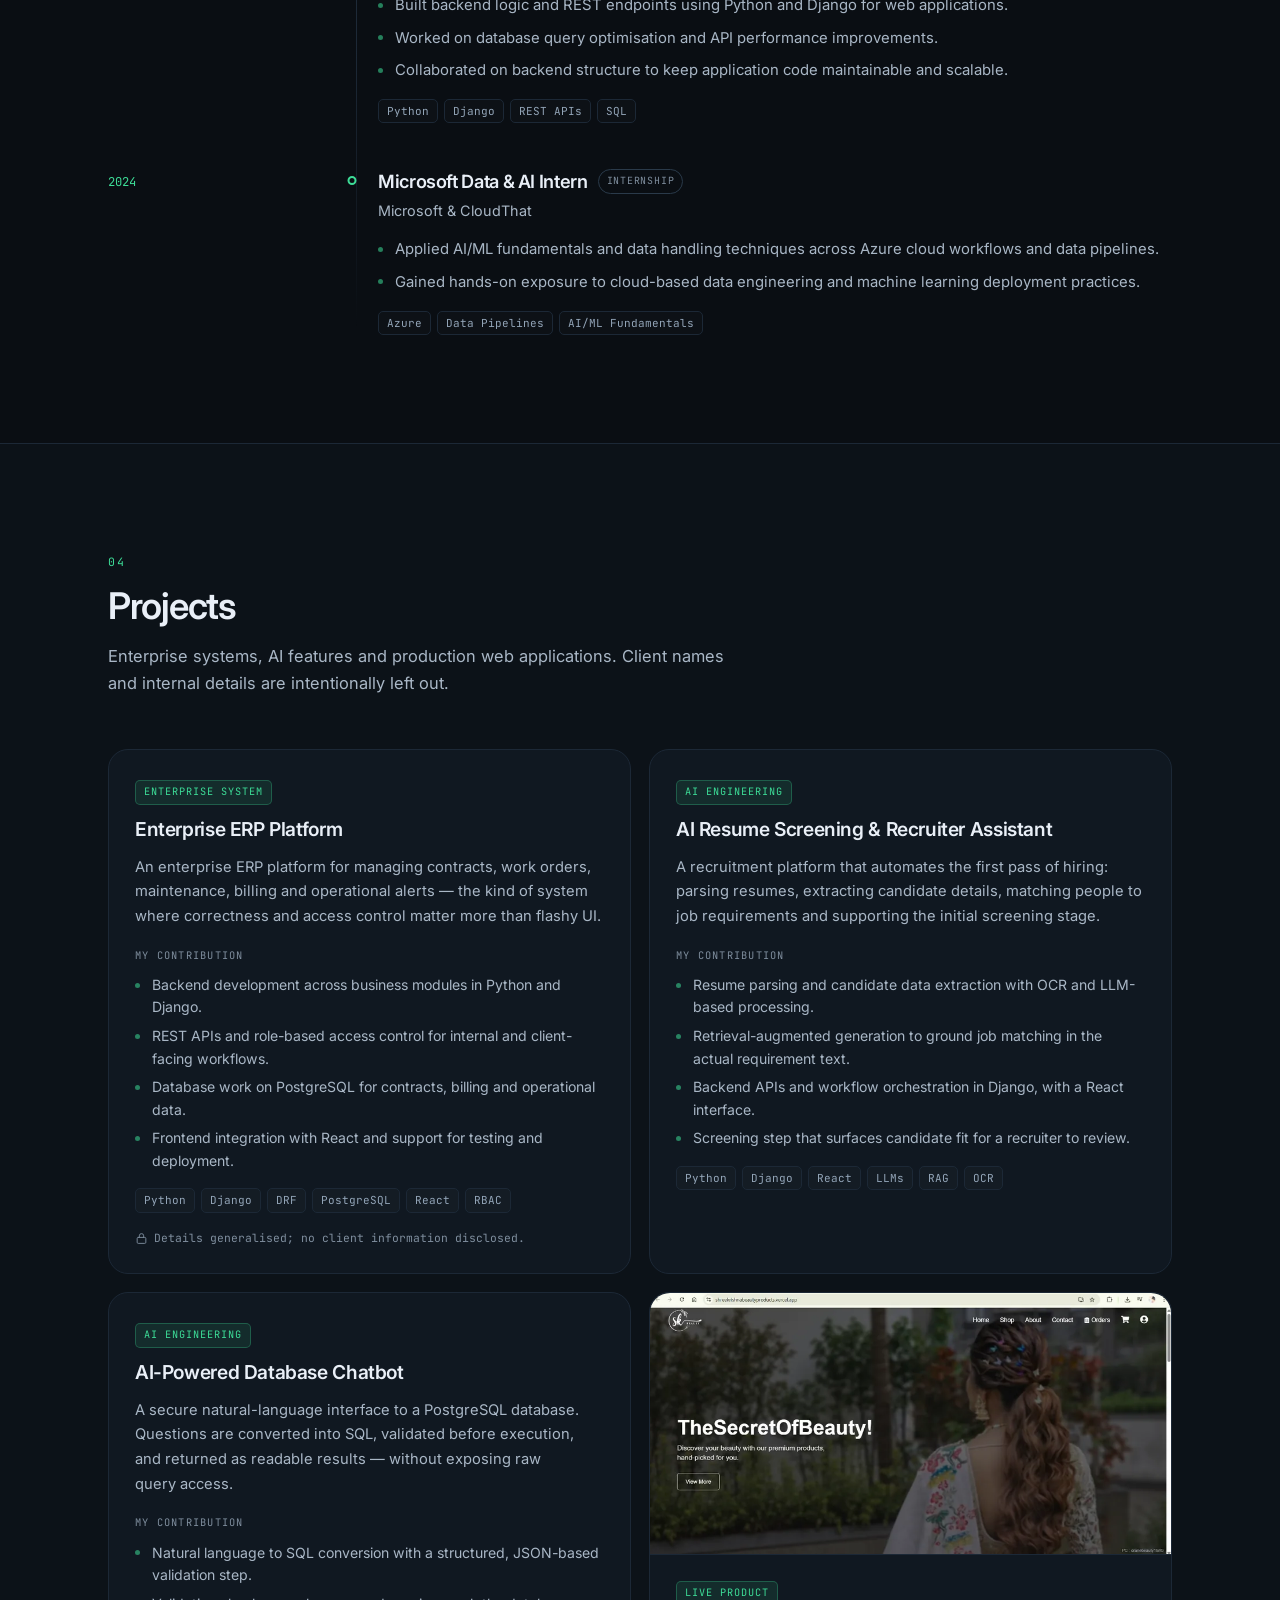
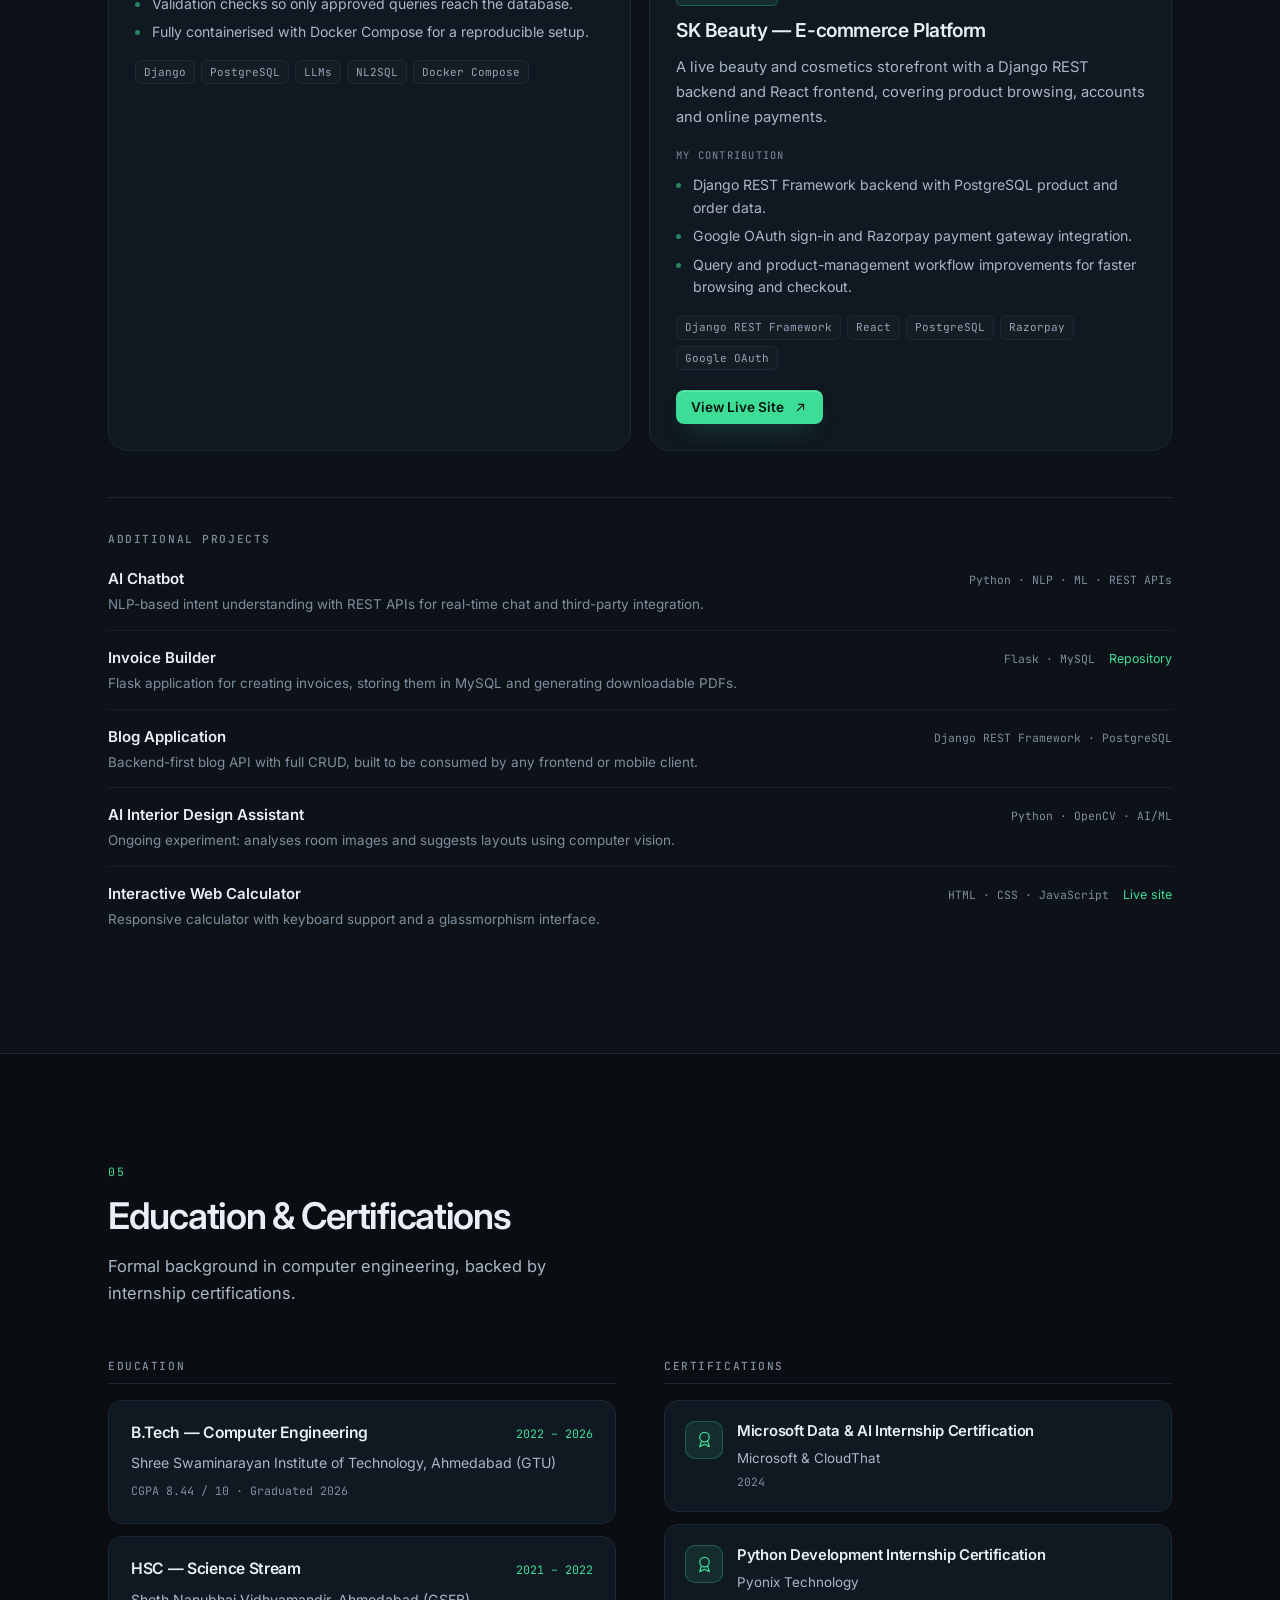
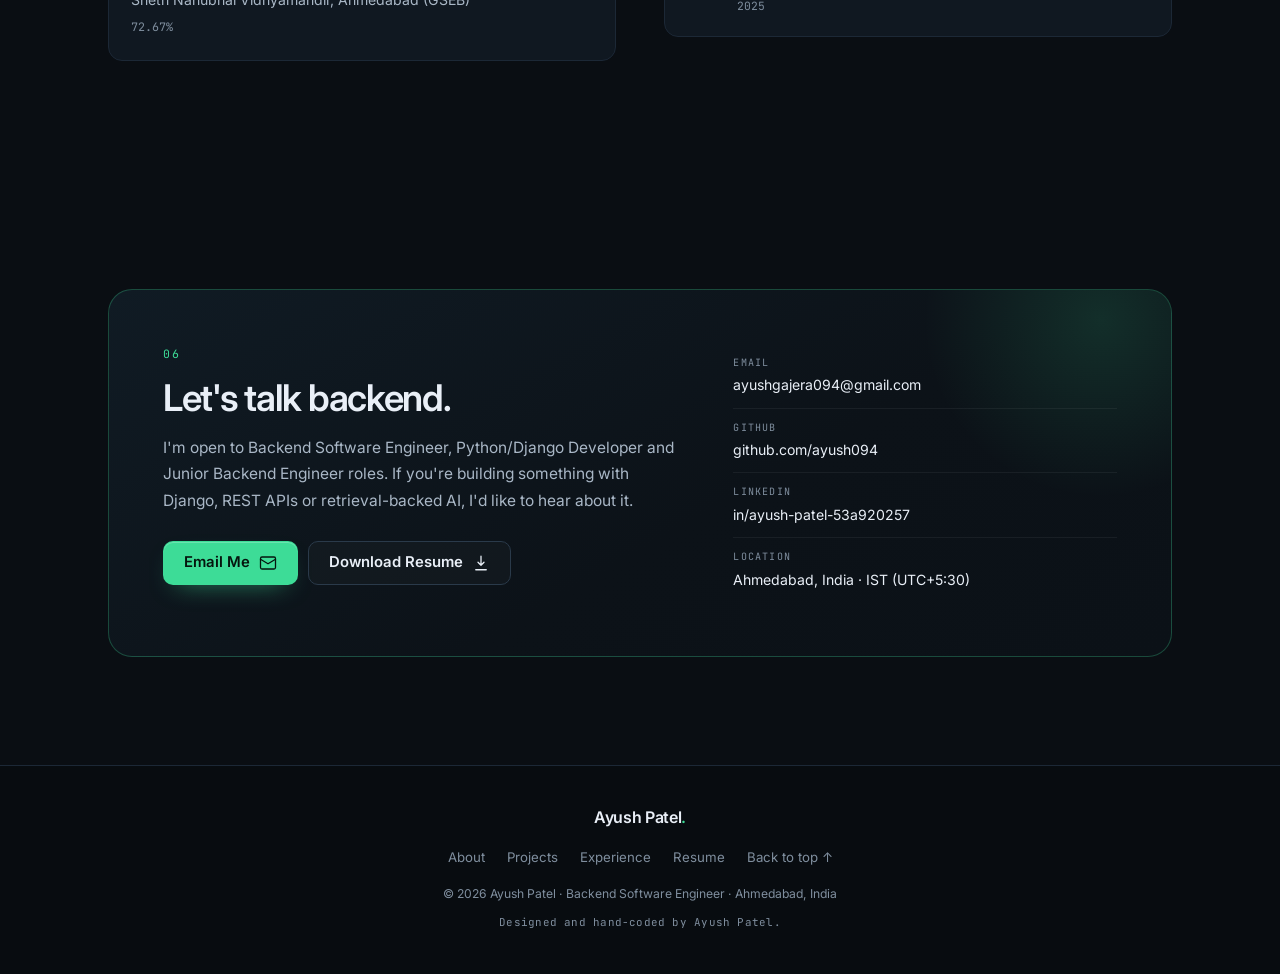
==== commit 49b9aa4f: "Rebuild portfolio for backend engineering roles - Reposition around Python/Django/REST APIs/PostgreS" ====
--- a/index.html
+++ b/index.html
@@ -4,383 +4,794 @@
 <head>
     <meta charset="UTF-8">
     <meta name="viewport" content="width=device-width, initial-scale=1.0">
-    <title>Ayush Patel | Backend Developer & AI Systems</title>
+
+    <title>Ayush Patel — Backend Software Engineer | Python &amp; Django</title>
     <meta name="description"
-        content="Portfolio of Ayush Patel, a Backend Developer and AI Systems Engineer specializing in Python, Django, and PostgreSQL.">
-    <!-- Google Fonts -->
+        content="Ayush Patel — Software Developer at SrashtaSoft. Django and DRF backends, REST APIs, PostgreSQL data layers, and RAG/LLM integration for enterprise applications.">
+    <meta name="author" content="Ayush Patel">
+    <link rel="canonical" href="https://buildwithayush.in/">
+    <meta name="theme-color" content="#0a0e13">
+    <meta name="robots" content="index, follow">
+
+    <!-- Open Graph -->
+    <meta property="og:type" content="website">
+    <meta property="og:site_name" content="Ayush Patel">
+    <meta property="og:title" content="Ayush Patel — Backend Software Engineer">
+    <meta property="og:description"
+        content="Python and Django backend developer working on REST APIs, PostgreSQL/SQL Server data layers and RAG-based AI features at SrashtaSoft.">
+    <meta property="og:url" content="https://buildwithayush.in/">
+    <meta property="og:image" content="https://buildwithayush.in/assets/og-image.png">
+    <meta property="og:image:width" content="1200">
+    <meta property="og:image:height" content="630">
+    <meta property="og:image:alt" content="Ayush Patel — Backend Software Engineer, Python, Django, REST APIs, PostgreSQL">
+
+    <!-- Twitter -->
+    <meta name="twitter:card" content="summary_large_image">
+    <meta name="twitter:title" content="Ayush Patel — Backend Software Engineer">
+    <meta name="twitter:description"
+        content="Python and Django backend developer working on REST APIs, PostgreSQL/SQL Server data layers and RAG-based AI features at SrashtaSoft.">
+    <meta name="twitter:image" content="https://buildwithayush.in/assets/og-image.png">
+
+    <!-- Icons -->
+    <link rel="icon" href="assets/favicon.svg" type="image/svg+xml">
+    <link rel="icon" href="assets/favicon-32.png" sizes="32x32" type="image/png">
+    <link rel="apple-touch-icon" href="assets/apple-touch-icon.png">
+    <link rel="manifest" href="site.webmanifest">
+
+    <!-- Fonts -->
     <link rel="preconnect" href="https://fonts.googleapis.com">
     <link rel="preconnect" href="https://fonts.gstatic.com" crossorigin>
-    <link href="https://fonts.googleapis.com/css2?family=Inter:wght@400;500;600;700;800&display=swap" rel="stylesheet">
+    <link
+        href="https://fonts.googleapis.com/css2?family=Inter:wght@400;500;600;700&family=JetBrains+Mono:wght@400;500&display=swap"
+        rel="stylesheet">
+
     <link rel="stylesheet" href="styles.css">
+    <script>document.documentElement.classList.add('js');</script>
+
+    <script type="application/ld+json">
+    {
+        "@context": "https://schema.org",
+        "@type": "Person",
+        "name": "Ayush Patel",
+        "url": "https://buildwithayush.in/",
+        "image": "https://buildwithayush.in/assets/profile.jpg",
+        "email": "mailto:ayushgajera094@gmail.com",
+        "jobTitle": "Software Developer",
+        "worksFor": {
+            "@type": "Organization",
+            "name": "SrashtaSoft",
+            "url": "https://srashtasoft.com/"
+        },
+        "address": {
+            "@type": "PostalAddress",
+            "addressLocality": "Ahmedabad",
+            "addressRegion": "Gujarat",
+            "addressCountry": "IN"
+        },
+        "alumniOf": {
+            "@type": "CollegeOrUniversity",
+            "name": "Shree Swaminarayan Institute of Technology, Ahmedabad (GTU)"
+        },
+        "knowsAbout": [
+            "Python", "Django", "Django REST Framework", "REST API development",
+            "PostgreSQL", "Microsoft SQL Server", "Docker", "Retrieval-Augmented Generation",
+            "Large Language Models", "Hybrid Search"
+        ],
+        "sameAs": [
+            "https://github.com/ayush094",
+            "https://www.linkedin.com/in/ayush-patel-53a920257"
+        ]
+    }
+    </script>
 </head>
 
-<body>
+<body id="top">
+    <a class="skip-link" href="#main">Skip to content</a>
+
     <div class="cursor-glow" aria-hidden="true"></div>
-
-    <!-- Navigation -->
-    <nav class="navbar">
-        <div class="container nav-container">
-            <a href="#" class="logo">Ayush Patel<span class="dot">.</span></a>
-            <ul class="nav-links">
-                <li><a href="#about">About</a></li>
-                <li><a href="#skills">Skills</a></li>
-                <li><a href="#projects">Projects</a></li>
-                <li><a href="#experience">Experience</a></li>
-                <li><a href="#contact">Contact</a></li>
-            </ul>
-            <div class="menu-toggle" id="mobile-menu">
-                <span class="bar"></span>
-                <span class="bar"></span>
-                <span class="bar"></span>
+    <div class="cursor-ring" aria-hidden="true"></div>
+
+    <header class="site-header">
+        <div class="container header-inner">
+            <a class="brand" href="#top" aria-label="Ayush Patel — home">
+                Ayush Patel<span class="brand-dot" aria-hidden="true">.</span>
+            </a>
+
+            <nav class="nav" id="primary-nav" aria-label="Primary">
+                <ul class="nav-list">
+                    <li><a href="#about">About</a></li>
+                    <li><a href="#skills">Skills</a></li>
+                    <li><a href="#experience">Experience</a></li>
+                    <li><a href="#projects">Projects</a></li>
+                    <li><a href="#education">Education</a></li>
+                    <li><a href="#contact">Contact</a></li>
+                </ul>
+                <a class="btn btn-sm btn-outline nav-resume" href="assets/Ayush_Patel_Resume.pdf" target="_blank"
+                    rel="noopener noreferrer">
+                    Resume
+                    <svg class="icon" viewBox="0 0 24 24" aria-hidden="true" focusable="false">
+                        <path d="M7 17 17 7M9 7h8v8" />
+                    </svg>
+                </a>
+            </nav>
+
+            <button class="nav-toggle" id="nav-toggle" type="button" aria-expanded="false"
+                aria-controls="primary-nav" aria-label="Open navigation menu">
+                <span class="nav-toggle-bar" aria-hidden="true"></span>
+                <span class="nav-toggle-bar" aria-hidden="true"></span>
+            </button>
+        </div>
+    </header>
+
+    <main id="main">
+
+        <!-- Hero -->
+        <section class="hero" aria-labelledby="hero-title">
+            <div class="container hero-grid">
+                <div class="hero-copy">
+                    <p class="eyebrow">
+                        <span class="status-dot" aria-hidden="true"></span>
+                        Software Developer at SrashtaSoft
+                    </p>
+
+                    <h1 id="hero-title">Ayush Patel</h1>
+
+                    <p class="hero-role">
+                        Backend Software Engineer
+                        <span class="hero-role-sep" aria-hidden="true">/</span>
+                        <span class="hero-role-stack">Python · Django · REST APIs · PostgreSQL</span>
+                    </p>
+
+                    <p class="hero-summary">
+                        I build and maintain Django backends, REST APIs and the data layers behind enterprise
+                        applications. I also work on RAG-based AI features — retrieval, LLM integration and grounded
+                        answers over internal documents.
+                    </p>
+
+                    <div class="hero-actions">
+                        <a class="btn btn-primary" href="#projects">
+                            View Projects
+                            <svg class="icon" viewBox="0 0 24 24" aria-hidden="true" focusable="false">
+                                <path d="M5 12h14m0 0-6-6m6 6-6 6" />
+                            </svg>
+                        </a>
+                        <a class="btn btn-outline" href="assets/Ayush_Patel_Resume.pdf" download>
+                            Download Resume
+                            <svg class="icon" viewBox="0 0 24 24" aria-hidden="true" focusable="false">
+                                <path d="M12 3v12m0 0 4-4m-4 4-4-4M5 21h14" />
+                            </svg>
+                        </a>
+                        <a class="btn btn-ghost" href="#contact">Contact Me</a>
+                    </div>
+
+                    <div class="hero-social">
+                        <a class="icon-link" href="https://github.com/ayush094" target="_blank"
+                            rel="noopener noreferrer" aria-label="GitHub profile (opens in a new tab)">
+                            <svg viewBox="0 0 24 24" aria-hidden="true" focusable="false">
+                                <path
+                                    d="M9 19c-5 1.5-5-2.5-7-3m14 6v-3.87a3.37 3.37 0 0 0-.94-2.61c3.14-.35 6.44-1.54 6.44-7A5.44 5.44 0 0 0 20 4.77 5.07 5.07 0 0 0 19.91 1S18.73.65 16 2.48a13.38 13.38 0 0 0-7 0C6.27.65 5.09 1 5.09 1A5.07 5.07 0 0 0 5 4.77a5.44 5.44 0 0 0-1.5 3.78c0 5.42 3.3 6.61 6.44 7A3.37 3.37 0 0 0 9 18.13V22" />
+                            </svg>
+                        </a>
+                        <a class="icon-link" href="https://www.linkedin.com/in/ayush-patel-53a920257" target="_blank"
+                            rel="noopener noreferrer" aria-label="LinkedIn profile (opens in a new tab)">
+                            <svg viewBox="0 0 24 24" aria-hidden="true" focusable="false">
+                                <path d="M16 8a6 6 0 0 1 6 6v7h-4v-7a2 2 0 0 0-4 0v7h-4v-7a6 6 0 0 1 6-6z" />
+                                <rect x="2" y="9" width="4" height="12" />
+                                <circle cx="4" cy="4" r="2" />
+                            </svg>
+                        </a>
+                        <a class="icon-link" href="mailto:ayushgajera094@gmail.com" aria-label="Send an email">
+                            <svg viewBox="0 0 24 24" aria-hidden="true" focusable="false">
+                                <rect x="2" y="4" width="20" height="16" rx="2" />
+                                <path d="m2 7 10 6 10-6" />
+                            </svg>
+                        </a>
+                    </div>
+                </div>
+
+                <div class="hero-aside">
+                    <div class="portrait-frame">
+                        <img class="portrait" src="assets/profile.jpg" width="760" height="1140"
+                            alt="Portrait of Ayush Patel" fetchpriority="high" decoding="async">
+                    </div>
+                    <div class="current-card">
+                        <span class="current-label">Currently</span>
+                        <p class="current-role">Software Developer</p>
+                        <p class="current-meta">SrashtaSoft · Oct 2025 – Present</p>
+                    </div>
+                </div>
             </div>
-        </div>
-    </nav>
-
-    <!-- Hero Section -->
-    <section class="hero" id="hero">
-        <div class="container hero-container">
-            <div class="hero-content">
-                <h1 class="hero-name">Ayush Patel</h1>
-                <h2 class="hero-role">AI Enthusiast | Building Intelligent Systems</h2>
-                <p class="hero-summary">Focused on Machine Learning, Computer Vision, and Generative AI to solve
-                    real-world problems.</p>
-                <div class="cta-buttons">
-                    <a href="#projects" class="btn btn-primary">View Projects</a>
-                    <a href="https://drive.google.com/file/d/1wgiRsGmXnGWvVLqgk8fh_KeuOE-Smrgu/view?usp=sharing"
-                        class="btn btn-outline" target="_blank" rel="noopener">Download Resume</a>
-                    <div class="social-btn-group">
-                        <a href="https://github.com/ayush094" target="_blank" class="btn btn-icon" aria-label="GitHub">
-                            <svg xmlns="http://www.w3.org/2000/svg" width="24" height="24" viewBox="0 0 24 24"
-                                fill="none" stroke="currentColor" stroke-width="2" stroke-linecap="round"
-                                stroke-linejoin="round">
-                                <path
-                                    d="M9 19c-5 1.5-5-2.5-7-3m14 6v-3.87a3.37 3.37 0 0 0-.94-2.61c3.14-.35 6.44-1.54 6.44-7A5.44 5.44 0 0 0 20 4.77 5.07 5.07 0 0 0 19.91 1S18.73.65 16 2.48a13.38 13.38 0 0 0-7 0C6.27.65 5.09 1 5.09 1A5.07 5.07 0 0 0 5 4.77a5.44 5.44 0 0 0-1.5 3.78c0 5.42 3.3 6.61 6.44 7A3.37 3.37 0 0 0 9 18.13V22">
-                                </path>
+        </section>
+
+        <!-- About -->
+        <section class="section" id="about" aria-labelledby="about-title">
+            <div class="container">
+                <div class="section-head">
+                    <p class="section-index" aria-hidden="true">01</p>
+                    <h2 id="about-title">About</h2>
+                    <p class="section-lead">
+                        A working backend developer, not a student profile — here is what I actually do day to day.
+                    </p>
+                </div>
+
+                <div class="about-grid">
+                    <div class="about-copy">
+                        <p>
+                            I'm a Software Developer at <a href="https://srashtasoft.com/" target="_blank"
+                                rel="noopener noreferrer">SrashtaSoft</a>, where I work on Python and Django backends
+                            for enterprise applications. Most of my time goes into API design with Django REST
+                            Framework, data modelling across PostgreSQL and SQL Server, and debugging backend issues
+                            through to deployment.
+                        </p>
+                        <p>
+                            Alongside core backend work, I contribute to an AI-powered HR chatbot built on
+                            retrieval-augmented generation — combining LLM calls with hybrid search so answers stay
+                            grounded in the source documents. I care about queries that hold up as data grows, clear
+                            API contracts, and code the next developer can read without a walkthrough.
+                        </p>
+                        <p class="about-note">
+                            Based in Ahmedabad, India · Open to backend engineering roles.
+                        </p>
+                    </div>
+
+                    <div class="focus-grid">
+                        <article class="focus-card">
+                            <h3>Backend &amp; APIs</h3>
+                            <p>Django, DRF and REST API design — serializers, validation, permissions and service
+                                integration.</p>
+                        </article>
+                        <article class="focus-card">
+                            <h3>Data &amp; Databases</h3>
+                            <p>PostgreSQL and SQL Server: schema changes, migrations and query optimisation for
+                                business reporting.</p>
+                        </article>
+                        <article class="focus-card">
+                            <h3>AI Engineering</h3>
+                            <p>RAG pipelines, hybrid search and LLM integration for retrieval that returns useful,
+                                grounded answers.</p>
+                        </article>
+                        <article class="focus-card">
+                            <h3>Delivery &amp; Debugging</h3>
+                            <p>Docker Compose environments, Jenkins, application testing and tracking defects through
+                                to a fix.</p>
+                        </article>
+                    </div>
+                </div>
+            </div>
+        </section>
+
+        <!-- Skills -->
+        <section class="section section-alt" id="skills" aria-labelledby="skills-title">
+            <div class="container">
+                <div class="section-head">
+                    <p class="section-index" aria-hidden="true">02</p>
+                    <h2 id="skills-title">Technical Skills</h2>
+                    <p class="section-lead">
+                        What I use in professional work at SrashtaSoft, plus the stack I build projects with.
+                    </p>
+                </div>
+
+                <div class="skills-grid">
+                    <article class="skill-card">
+                        <h3>Languages</h3>
+                        <ul class="chip-list">
+                            <li>Python</li>
+                            <li>SQL</li>
+                            <li>JavaScript</li>
+                            <li>C</li>
+                        </ul>
+                    </article>
+
+                    <article class="skill-card">
+                        <h3>Backend &amp; APIs</h3>
+                        <ul class="chip-list">
+                            <li>Django</li>
+                            <li>Django REST Framework</li>
+                            <li>REST APIs</li>
+                            <li>FastAPI</li>
+                            <li>Flask</li>
+                        </ul>
+                    </article>
+
+                    <article class="skill-card">
+                        <h3>Databases</h3>
+                        <ul class="chip-list">
+                            <li>PostgreSQL</li>
+                            <li>Microsoft SQL Server</li>
+                            <li>MySQL</li>
+                            <li>SQLAlchemy</li>
+                        </ul>
+                    </article>
+
+                    <article class="skill-card">
+                        <h3>AI Engineering</h3>
+                        <ul class="chip-list">
+                            <li>LLMs</li>
+                            <li>RAG</li>
+                            <li>Hybrid Search</li>
+                            <li>Semantic Search</li>
+                            <li>NL2SQL</li>
+                            <li>OCR &amp; Document Parsing</li>
+                        </ul>
+                    </article>
+
+                    <article class="skill-card">
+                        <h3>DevOps &amp; Tools</h3>
+                        <ul class="chip-list">
+                            <li>Docker</li>
+                            <li>Docker Compose</li>
+                            <li>Jenkins</li>
+                            <li>Git</li>
+                            <li>Postman</li>
+                        </ul>
+                    </article>
+
+                    <article class="skill-card">
+                        <h3>Supporting</h3>
+                        <ul class="chip-list">
+                            <li>Redis</li>
+                            <li>Celery</li>
+                            <li>MQTT</li>
+                            <li>React</li>
+                            <li>NumPy</li>
+                            <li>Pandas</li>
+                            <li>scikit-learn</li>
+                            <li>OpenCV</li>
+                        </ul>
+                    </article>
+                </div>
+            </div>
+        </section>
+
+        <!-- Experience -->
+        <section class="section" id="experience" aria-labelledby="experience-title">
+            <div class="container">
+                <div class="section-head">
+                    <p class="section-index" aria-hidden="true">03</p>
+                    <h2 id="experience-title">Experience</h2>
+                    <p class="section-lead">
+                        Full-time backend work plus two internships — all in Python and Django.
+                    </p>
+                </div>
+
+                <ol class="timeline">
+                    <li class="timeline-item">
+                        <div class="timeline-meta">
+                            <span class="timeline-period">Oct 2025 – Present</span>
+                            <span class="timeline-place">Ahmedabad, India</span>
+                        </div>
+                        <div class="timeline-body">
+                            <div class="timeline-head">
+                                <h3>Software Developer</h3>
+                                <span class="pill pill-accent">Full-time</span>
+                            </div>
+                            <p class="timeline-company">
+                                <a href="https://srashtasoft.com/" target="_blank" rel="noopener noreferrer">
+                                    SrashtaSoft
+                                    <svg class="icon icon-xs" viewBox="0 0 24 24" aria-hidden="true"
+                                        focusable="false">
+                                        <path d="M7 17 17 7M9 7h8v8" />
+                                    </svg>
+                                </a>
+                            </p>
+                            <ul class="bullet-list">
+                                <li>Develop and maintain backend applications in Python and Django for enterprise
+                                    business workflows.</li>
+                                <li>Design, implement and integrate REST APIs with Django REST Framework, covering
+                                    serialisation, validation and service integration.</li>
+                                <li>Work across PostgreSQL and Microsoft SQL Server — schema changes, migrations and
+                                    query tuning for business reporting.</li>
+                                <li>Build and maintain Docker and Docker Compose environments so development and
+                                    deployment stay consistent.</li>
+                                <li>Contribute to an AI-powered HR chatbot using retrieval-augmented generation, hybrid
+                                    search and LLM integration; improve retrieval quality and answer grounding.</li>
+                                <li>Debug backend issues, support application testing and deployment, and work with the
+                                    team to ship features and resolve defects.</li>
+                            </ul>
+                            <ul class="tech-list" aria-label="Technologies used">
+                                <li>Python</li>
+                                <li>Django</li>
+                                <li>Django REST Framework</li>
+                                <li>PostgreSQL</li>
+                                <li>SQL Server</li>
+                                <li>Docker</li>
+                                <li>Docker Compose</li>
+                                <li>RAG</li>
+                                <li>LLMs</li>
+                            </ul>
+                        </div>
+                    </li>
+
+                    <li class="timeline-item">
+                        <div class="timeline-meta">
+                            <span class="timeline-period">2025</span>
+                        </div>
+                        <div class="timeline-body">
+                            <div class="timeline-head">
+                                <h3>Python Development Intern</h3>
+                                <span class="pill">Internship</span>
+                            </div>
+                            <p class="timeline-company">Pyonix Technology</p>
+                            <ul class="bullet-list">
+                                <li>Built backend logic and REST endpoints using Python and Django for web
+                                    applications.</li>
+                                <li>Worked on database query optimisation and API performance improvements.</li>
+                                <li>Collaborated on backend structure to keep application code maintainable and
+                                    scalable.</li>
+                            </ul>
+                            <ul class="tech-list" aria-label="Technologies used">
+                                <li>Python</li>
+                                <li>Django</li>
+                                <li>REST APIs</li>
+                                <li>SQL</li>
+                            </ul>
+                        </div>
+                    </li>
+
+                    <li class="timeline-item">
+                        <div class="timeline-meta">
+                            <span class="timeline-period">2024</span>
+                        </div>
+                        <div class="timeline-body">
+                            <div class="timeline-head">
+                                <h3>Microsoft Data &amp; AI Intern</h3>
+                                <span class="pill">Internship</span>
+                            </div>
+                            <p class="timeline-company">Microsoft &amp; CloudThat</p>
+                            <ul class="bullet-list">
+                                <li>Applied AI/ML fundamentals and data handling techniques across Azure cloud
+                                    workflows and data pipelines.</li>
+                                <li>Gained hands-on exposure to cloud-based data engineering and machine learning
+                                    deployment practices.</li>
+                            </ul>
+                            <ul class="tech-list" aria-label="Technologies used">
+                                <li>Azure</li>
+                                <li>Data Pipelines</li>
+                                <li>AI/ML Fundamentals</li>
+                            </ul>
+                        </div>
+                    </li>
+                </ol>
+            </div>
+        </section>
+
+        <!-- Projects -->
+        <section class="section section-alt" id="projects" aria-labelledby="projects-title">
+            <div class="container">
+                <div class="section-head">
+                    <p class="section-index" aria-hidden="true">04</p>
+                    <h2 id="projects-title">Projects</h2>
+                    <p class="section-lead">
+                        Enterprise systems, AI features and production web applications. Client names and internal
+                        details are intentionally left out.
+                    </p>
+                </div>
+
+                <div class="projects-grid">
+                    <article class="project-card">
+                        <div class="project-top">
+                            <span class="project-type">Enterprise system</span>
+                            <h3 class="project-title">Enterprise ERP Platform</h3>
+                        </div>
+                        <p class="project-desc">
+                            An enterprise ERP platform for managing contracts, work orders, maintenance, billing and
+                            operational alerts — the kind of system where correctness and access control matter more
+                            than flashy UI.
+                        </p>
+                        <p class="project-label">My contribution</p>
+                        <ul class="bullet-list bullet-list-sm">
+                            <li>Backend development across business modules in Python and Django.</li>
+                            <li>REST APIs and role-based access control for internal and client-facing workflows.</li>
+                            <li>Database work on PostgreSQL for contracts, billing and operational data.</li>
+                            <li>Frontend integration with React and support for testing and deployment.</li>
+                        </ul>
+                        <ul class="tech-list" aria-label="Technologies used">
+                            <li>Python</li>
+                            <li>Django</li>
+                            <li>DRF</li>
+                            <li>PostgreSQL</li>
+                            <li>React</li>
+                            <li>RBAC</li>
+                        </ul>
+                        <p class="project-note">
+                            <svg class="icon icon-xs" viewBox="0 0 24 24" aria-hidden="true" focusable="false">
+                                <rect x="4" y="10" width="16" height="11" rx="2" />
+                                <path d="M8 10V7a4 4 0 0 1 8 0v3" />
                             </svg>
-                        </a>
-                        <a href="https://www.linkedin.com/in/ayush-patel-53a920257" target="_blank" class="btn btn-icon"
-                            aria-label="LinkedIn">
-                            <svg xmlns="http://www.w3.org/2000/svg" width="24" height="24" viewBox="0 0 24 24"
-                                fill="none" stroke="currentColor" stroke-width="2" stroke-linecap="round"
-                                stroke-linejoin="round">
-                                <path
-                                    d="M16 8a6 6 0 0 1 6 6v7h-4v-7a2 2 0 0 0-2-2 2 2 0 0 0-2 2v7h-4v-7a6 6 0 0 1 6-6z">
-                                </path>
-                                <rect x="2" y="9" width="4" height="12"></rect>
-                                <circle cx="4" cy="4" r="2"></circle>
-                            </svg>
-                        </a>
-                    </div>
+                            Details generalised; no client information disclosed.
+                        </p>
+                    </article>
+
+                    <article class="project-card">
+                        <div class="project-top">
+                            <span class="project-type">AI engineering</span>
+                            <h3 class="project-title">AI Resume Screening &amp; Recruiter Assistant</h3>
+                        </div>
+                        <p class="project-desc">
+                            A recruitment platform that automates the first pass of hiring: parsing resumes, extracting
+                            candidate details, matching people to job requirements and supporting the initial screening
+                            stage.
+                        </p>
+                        <p class="project-label">My contribution</p>
+                        <ul class="bullet-list bullet-list-sm">
+                            <li>Resume parsing and candidate data extraction with OCR and LLM-based processing.</li>
+                            <li>Retrieval-augmented generation to ground job matching in the actual requirement text.</li>
+                            <li>Backend APIs and workflow orchestration in Django, with a React interface.</li>
+                            <li>Screening step that surfaces candidate fit for a recruiter to review.</li>
+                        </ul>
+                        <ul class="tech-list" aria-label="Technologies used">
+                            <li>Python</li>
+                            <li>Django</li>
+                            <li>React</li>
+                            <li>LLMs</li>
+                            <li>RAG</li>
+                            <li>OCR</li>
+                        </ul>
+                    </article>
+
+                    <article class="project-card">
+                        <div class="project-top">
+                            <span class="project-type">AI engineering</span>
+                            <h3 class="project-title">AI-Powered Database Chatbot</h3>
+                        </div>
+                        <p class="project-desc">
+                            A secure natural-language interface to a PostgreSQL database. Questions are converted into
+                            SQL, validated before execution, and returned as readable results — without exposing raw
+                            query access.
+                        </p>
+                        <p class="project-label">My contribution</p>
+                        <ul class="bullet-list bullet-list-sm">
+                            <li>Natural language to SQL conversion with a structured, JSON-based validation step.</li>
+                            <li>Validation checks so only approved queries reach the database.</li>
+                            <li>Fully containerised with Docker Compose for a reproducible setup.</li>
+                        </ul>
+                        <ul class="tech-list" aria-label="Technologies used">
+                            <li>Django</li>
+                            <li>PostgreSQL</li>
+                            <li>LLMs</li>
+                            <li>NL2SQL</li>
+                            <li>Docker Compose</li>
+                        </ul>
+                    </article>
+
+                    <article class="project-card">
+                        <a class="project-media" href="https://shreekrishnabeautyproducts.vercel.app/" target="_blank"
+                            rel="noopener noreferrer" aria-label="Open the SK Beauty live site (opens in a new tab)">
+                            <picture>
+                                <source srcset="assets/shree-krishna-preview.webp" type="image/webp">
+                                <img src="assets/shree-krishna-preview.png" width="900" height="450"
+                                    alt="Screenshot of the SK Beauty e-commerce storefront" loading="lazy"
+                                    decoding="async">
+                            </picture>
+                        </a>
+                        <div class="project-top">
+                            <span class="project-type">Live product</span>
+                            <h3 class="project-title">SK Beauty — E-commerce Platform</h3>
+                        </div>
+                        <p class="project-desc">
+                            A live beauty and cosmetics storefront with a Django REST backend and React frontend,
+                            covering product browsing, accounts and online payments.
+                        </p>
+                        <p class="project-label">My contribution</p>
+                        <ul class="bullet-list bullet-list-sm">
+                            <li>Django REST Framework backend with PostgreSQL product and order data.</li>
+                            <li>Google OAuth sign-in and Razorpay payment gateway integration.</li>
+                            <li>Query and product-management workflow improvements for faster browsing and checkout.</li>
+                        </ul>
+                        <ul class="tech-list" aria-label="Technologies used">
+                            <li>Django REST Framework</li>
+                            <li>React</li>
+                            <li>PostgreSQL</li>
+                            <li>Razorpay</li>
+                            <li>Google OAuth</li>
+                        </ul>
+                        <div class="project-links">
+                            <a class="btn btn-sm btn-primary" href="https://shreekrishnabeautyproducts.vercel.app/"
+                                target="_blank" rel="noopener noreferrer">
+                                View Live Site
+                                <svg class="icon icon-xs" viewBox="0 0 24 24" aria-hidden="true" focusable="false">
+                                    <path d="M7 17 17 7M9 7h8v8" />
+                                </svg>
+                            </a>
+                        </div>
+                    </article>
+                </div>
+
+                <div class="more-projects">
+                    <h3 class="more-title">Additional projects</h3>
+                    <ul class="more-list">
+                        <li>
+                            <div>
+                                <p class="more-name">AI Chatbot</p>
+                                <p class="more-desc">NLP-based intent understanding with REST APIs for real-time chat
+                                    and third-party integration.</p>
+                            </div>
+                            <p class="more-tech">Python · NLP · ML · REST APIs</p>
+                        </li>
+                        <li>
+                            <div>
+                                <p class="more-name">Invoice Builder</p>
+                                <p class="more-desc">Flask application for creating invoices, storing them in MySQL and
+                                    generating downloadable PDFs.</p>
+                            </div>
+                            <div class="more-links">
+                                <span class="more-tech">Flask · MySQL</span>
+                                <a href="https://github.com/ayush094/INVOICE_BUILDER" target="_blank"
+                                    rel="noopener noreferrer">Repository</a>
+                            </div>
+                        </li>
+                        <li>
+                            <div>
+                                <p class="more-name">Blog Application</p>
+                                <p class="more-desc">Backend-first blog API with full CRUD, built to be consumed by any
+                                    frontend or mobile client.</p>
+                            </div>
+                            <p class="more-tech">Django REST Framework · PostgreSQL</p>
+                        </li>
+                        <li>
+                            <div>
+                                <p class="more-name">AI Interior Design Assistant</p>
+                                <p class="more-desc">Ongoing experiment: analyses room images and suggests layouts using
+                                    computer vision.</p>
+                            </div>
+                            <p class="more-tech">Python · OpenCV · AI/ML</p>
+                        </li>
+                        <li>
+                            <div>
+                                <p class="more-name">Interactive Web Calculator</p>
+                                <p class="more-desc">Responsive calculator with keyboard support and a glassmorphism
+                                    interface.</p>
+                            </div>
+                            <div class="more-links">
+                                <span class="more-tech">HTML · CSS · JavaScript</span>
+                                <a href="https://ayush094.github.io/calculator/" target="_blank"
+                                    rel="noopener noreferrer">Live site</a>
+                            </div>
+                        </li>
+                    </ul>
                 </div>
             </div>
-            <div class="hero-image-wrapper">
-                <img src="assets/profile.jpg" alt="Portrait of Ayush Patel, Backend Developer and AI Systems Engineer"
-                    class="hero-image">
+        </section>
+
+        <!-- Education & certifications -->
+        <section class="section" id="education" aria-labelledby="education-title">
+            <div class="container">
+                <div class="section-head">
+                    <p class="section-index" aria-hidden="true">05</p>
+                    <h2 id="education-title">Education &amp; Certifications</h2>
+                    <p class="section-lead">Formal background in computer engineering, backed by internship
+                        certifications.</p>
+                </div>
+
+                <div class="edu-grid">
+                    <div class="edu-column">
+                        <h3 class="column-title">Education</h3>
+
+                        <article class="edu-card">
+                            <div class="edu-head">
+                                <h4>B.Tech — Computer Engineering</h4>
+                                <span class="edu-period">2022 – 2026</span>
+                            </div>
+                            <p class="edu-school">Shree Swaminarayan Institute of Technology, Ahmedabad (GTU)</p>
+                            <p class="edu-meta">CGPA 8.44 / 10 · Graduated 2026</p>
+                        </article>
+
+                        <article class="edu-card">
+                            <div class="edu-head">
+                                <h4>HSC — Science Stream</h4>
+                                <span class="edu-period">2021 – 2022</span>
+                            </div>
+                            <p class="edu-school">Sheth Nanubhai Vidhyamandir, Ahmedabad (GSEB)</p>
+                            <p class="edu-meta">72.67%</p>
+                        </article>
+                    </div>
+
+                    <div class="edu-column">
+                        <h3 class="column-title">Certifications</h3>
+
+                        <article class="cert-card">
+                            <div class="cert-icon" aria-hidden="true">
+                                <svg viewBox="0 0 24 24" focusable="false">
+                                    <circle cx="12" cy="9" r="6" />
+                                    <path d="m8 14-2 7 6-3 6 3-2-7" />
+                                </svg>
+                            </div>
+                            <div>
+                                <h4>Microsoft Data &amp; AI Internship Certification</h4>
+                                <p class="cert-issuer">Microsoft &amp; CloudThat</p>
+                                <p class="cert-year">2024</p>
+                            </div>
+                        </article>
+
+                        <article class="cert-card">
+                            <div class="cert-icon" aria-hidden="true">
+                                <svg viewBox="0 0 24 24" focusable="false">
+                                    <circle cx="12" cy="9" r="6" />
+                                    <path d="m8 14-2 7 6-3 6 3-2-7" />
+                                </svg>
+                            </div>
+                            <div>
+                                <h4>Python Development Internship Certification</h4>
+                                <p class="cert-issuer">Pyonix Technology</p>
+                                <p class="cert-year">2025</p>
+                            </div>
+                        </article>
+                    </div>
+                </div>
             </div>
-        </div>
-    </section>
-
-    <!-- About Section -->
-    <section class="section about" id="about">
-        <div class="container">
-            <h2 class="section-title">About Me</h2>
-            <p class="about-text">
-                I am a Computer Engineering student passionate about AI/ML and building AI-powered solutions using
-                Python, Computer Vision, and Generative AI. My focus is on real-world automation and intelligent
-                systems that solve practical problems.
-            </p>
-        </div>
-    </section>
-
-    <!-- Skills Section -->
-    <section class="section skills" id="skills">
-        <div class="container">
-            <h2 class="section-title">Technical Skills</h2>
-            <div class="skills-grid">
-                <div class="skill-category">
-                    <h3>Backend</h3>
-                    <ul class="skill-list">
-                        <li>Python</li>
-                        <li>Django</li>
-                        <li>Django REST Framework</li>
-                        <li>Flask</li>
-                    </ul>
-                </div>
-                <div class="skill-category">
-                    <h3>Databases</h3>
-                    <ul class="skill-list">
-                        <li>PostgreSQL</li>
-                        <li>MySQL</li>
-                        <li>SQLite</li>
-                    </ul>
-                </div>
-                <div class="skill-category">
-                    <h3>Frontend</h3>
-                    <ul class="skill-list">
-                        <li>HTML & CSS</li>
-                        <li>JavaScript</li>
-                        <li>React (Basic)</li>
-                    </ul>
-                </div>
-                <div class="skill-category">
-                    <h3>Programming</h3>
-                    <ul class="skill-list">
-                        <li>Python</li>
-                        <li>SQL</li>
-                    </ul>
-                </div>
-                <div class="skill-category">
-                    <h3>Machine Learning</h3>
-                    <ul class="skill-list">
-                        <li>Supervised Learning</li>
-                        <li>Unsupervised Learning</li>
-                        <li>Deep Learning (Basics)</li>
-                    </ul>
-                </div>
-                <div class="skill-category">
-                    <h3>AI</h3>
-                    <ul class="skill-list">
-                        <li>Generative AI (LLMs)</li>
-                        <li>Prompt Engineering</li>
-                        <li>RAG</li>
-                        <li>Computer Vision (OpenCV, Image Processing)</li>
-                    </ul>
-                </div>
-                <div class="skill-category">
-                    <h3>Backend & APIs</h3>
-                    <ul class="skill-list">
-                        <li>Django</li>
-                        <li>Flask</li>
-                        <li>REST APIs</li>
-                    </ul>
-                </div>
-                <div class="skill-category">
-                    <h3>Databases & Tools</h3>
-                    <ul class="skill-list">
-                        <li>PostgreSQL</li>
-                        <li>MySQL</li>
-                        <li>Git</li>
-                        <li>Docker</li>
-                        <li>Postman</li>
-                        <li>Jupyter</li>
-                    </ul>
+        </section>
+
+        <!-- Contact -->
+        <section class="section contact-section" id="contact" aria-labelledby="contact-title">
+            <div class="container">
+                <div class="contact-panel">
+                    <div class="contact-copy">
+                        <p class="section-index" aria-hidden="true">06</p>
+                        <h2 id="contact-title">Let's talk backend.</h2>
+                        <p class="contact-lead">
+                            I'm open to Backend Software Engineer, Python/Django Developer and Junior Backend Engineer
+                            roles. If you're building something with Django, REST APIs or retrieval-backed AI, I'd like
+                            to hear about it.
+                        </p>
+                        <div class="contact-actions">
+                            <a class="btn btn-primary" href="mailto:ayushgajera094@gmail.com">
+                                Email Me
+                                <svg class="icon" viewBox="0 0 24 24" aria-hidden="true" focusable="false">
+                                    <rect x="2" y="4" width="20" height="16" rx="2" />
+                                    <path d="m2 7 10 6 10-6" />
+                                </svg>
+                            </a>
+                            <a class="btn btn-outline" href="assets/Ayush_Patel_Resume.pdf" download>
+                                Download Resume
+                                <svg class="icon" viewBox="0 0 24 24" aria-hidden="true" focusable="false">
+                                    <path d="M12 3v12m0 0 4-4m-4 4-4-4M5 21h14" />
+                                </svg>
+                            </a>
+                        </div>
+                    </div>
+
+                    <div class="contact-details">
+                        <a class="contact-row" href="mailto:ayushgajera094@gmail.com">
+                            <span class="contact-label">Email</span>
+                            <span class="contact-value">ayushgajera094@gmail.com</span>
+                        </a>
+                        <a class="contact-row" href="https://github.com/ayush094" target="_blank"
+                            rel="noopener noreferrer">
+                            <span class="contact-label">GitHub</span>
+                            <span class="contact-value">github.com/ayush094</span>
+                        </a>
+                        <a class="contact-row" href="https://www.linkedin.com/in/ayush-patel-53a920257" target="_blank"
+                            rel="noopener noreferrer">
+                            <span class="contact-label">LinkedIn</span>
+                            <span class="contact-value">in/ayush-patel-53a920257</span>
+                        </a>
+                        <div class="contact-row contact-row-static">
+                            <span class="contact-label">Location</span>
+                            <span class="contact-value">Ahmedabad, India · IST (UTC+5:30)</span>
+                        </div>
+                    </div>
                 </div>
             </div>
-        </div>
-    </section>
-
-    <!-- Projects Section -->
-    <section class="section projects" id="projects">
-        <div class="container">
-            <h2 class="section-title">Featured Projects</h2>
-
-            <!-- Project 1: AI Interior Design Assistant -->
-            <div class="project-card featured">
-                <div class="project-content">
-                    <h3 class="project-title">AI Interior Design Assistant (Ongoing)</h3>
-                    <p class="project-desc">An AI-powered system that analyzes room images and suggests interior design
-                        layouts using Computer Vision and AI to support real-world automation.</p>
-                    <div class="tech-stack">
-                        <span>Python</span><span>OpenCV</span><span>AI/ML</span>
-                    </div>
-                </div>
-            </div>
-
-            <!-- Project 2: Hero Project -->
-            <div class="project-card featured">
-                <div class="project-content">
-                    <h3 class="project-title">AI-Powered Database Chatbot</h3>
-                    <p class="project-desc">A secure AI-powered system that converts natural language queries into
-                        validated SQL and executes them safely on PostgreSQL databases.</p>
-                    <div class="tech-stack">
-                        <span>Django</span><span>PostgreSQL</span><span>Docker</span><span>HTML</span><span>CSS</span>
-                    </div>
-                    <ul class="project-highlights">
-                        <li>Natural Language → SQL conversion</li>
-                        <li>JSON-based query validation for security</li>
-                        <li>Fully Dockerized using Docker Compose</li>
-                    </ul>
-                    <div class="project-links">
-                        <a href="https://github.com/ayush094" target="_blank" class="btn btn-sm">GitHub Repository</a>
-                    </div>
-                </div>
-            </div>
-
-            <!-- Project 3: Live E-Commerce -->
-            <div class="project-card live-project">
-                <div class="project-content">
-                    <h3 class="project-title">Beauty & Cosmetics E-Commerce Platform</h3>
-                    <p class="brand-name">Shree Krishna Beauty Products</p>
-                    <p class="project-desc">A production-ready e-commerce website for beauty and cosmetic products,
-                        built for real users with a clean and responsive UI.</p>
-                    <div class="tech-stack">
-                        <span>React</span><span>Django REST Framework</span><span>PostgreSQL</span>
-                    </div>
-                    <ul class="project-highlights">
-                        <li>Live production website</li>
-                        <li>Product listing with categories</li>
-                        <li>Responsive customer-facing UI</li>
-                        <li>Frontend deployed on Vercel</li>
-                    </ul>
-                    <div class="project-links">
-                        <a href="https://shreekrishnabeautyproducts.vercel.app/" target="_blank" class="btn btn-sm">View
-                            Live Site</a>
-                        <a href="https://github.com/ayush094" target="_blank" class="btn btn-sm ">GitHub</a>
-                    </div>
-                </div>
-                <!-- Clickable Image for Live Project -->
-                <a href="https://shreekrishnabeautyproducts.vercel.app/" target="_blank" class="project-image-link">
-                    <img src="assets/shree-krishna-preview.png" alt="Shree Krishna Beauty Products Website Preview"
-                        class="project-preview-image">
-                </a>
-            </div>
-
-            <!-- Project 4: Invoice Builder -->
-            <div class="project-card">
-                <div class="project-content">
-                    <h3 class="project-title">Invoice Builder Web Application</h3>
-                    <p class="project-desc">A web-based invoice generation system built using Flask that allows users to
-                        create professional invoices, store invoice data in a MySQL database, and generate downloadable
-                        PDF invoices.</p>
-                    <div class="tech-stack">
-                        <span>Flask</span><span>Python</span><span>HTML</span><span>CSS</span><span>MySQL</span>
-                    </div>
-                    <ul class="project-highlights">
-                        <li>Form-based UI for invoice creation</li>
-                        <li>Backend validation and business logic using Flask</li>
-                        <li>Invoice data stored in MySQL database</li>
-                        <li>Dynamic HTML-to-PDF invoice generation</li>
-                    </ul>
-                    <div class="project-links">
-                        <a href="https://github.com/ayush094/INVOICE_BUILDER" target="_blank" class="btn btn-sm">GitHub
-                            Repository</a>
-                    </div>
-                </div>
-            </div>
-
-            <!-- Project 5: Blog Application (DRF) -->
-            <div class="project-card">
-                <div class="project-content">
-                    <h3 class="project-title">Blog Application (Django REST Framework)</h3>
-                    <p class="project-desc">A backend-driven blog application built using Django REST Framework that
-                        exposes clean RESTful APIs for managing blog posts with full CRUD functionality and proper API
-                        structure.</p>
-                    <div class="tech-stack">
-                        <span>Python</span><span>Django</span><span>DRF</span><span>PostgreSQL</span>
-                    </div>
-                    <ul class="project-highlights">
-                        <li>RESTful APIs for creating, reading, updating, and deleting blog posts</li>
-                        <li>Clean API design following DRF best practices</li>
-                        <li>Database integration using PostgreSQL</li>
-                        <li>Backend-focused project suitable for frontend or mobile consumption</li>
-                    </ul>
-                    <div class="project-links">
-                        <a href="https://github.com/ayush094" target="_blank" class="btn btn-sm">GitHub Repository</a>
-                    </div>
-                </div>
-            </div>
-
-            <!-- Project 6: Interactive Web Calculator -->
-            <div class="project-card">
-                <div class="project-content">
-                    <h3 class="project-title">Interactive Web Calculator</h3>
-                    <p class="project-desc">A responsive web-based calculator with a clean user interface, supporting
-                        basic arithmetic operations and keyboard input.</p>
-                    <div class="tech-stack">
-                        <span>HTML</span><span>CSS</span><span>JavaScript</span>
-                    </div>
-                    <ul class="project-highlights">
-                        <li>Real-time calculation logic</li>
-                        <li>Keyboard support for enhanced usability</li>
-                        <li>Responsive glassmorphism UI design</li>
-                    </ul>
-                    <div class="project-links">
-                        <a href="https://ayush094.github.io/calculator/" target="_blank" class="btn btn-sm">View Live
-                            Site</a>
-                        <a href="https://github.com/ayush094" target="_blank" class="btn btn-sm">GitHub Repository</a>
-                    </div>
-                </div>
-            </div>
-
-        </div>
-    </section>
-    <section class="section experience" id="experience">
-        <div class="container">
-            <h2 class="section-title">Experience</h2>
-            <div class="timeline">
-                <div class="timeline-item">
-                    <div class="timeline-marker"></div>
-                    <div class="timeline-content">
-                        <h3 class="role">Software Developer</h3>
-                        <p class="company">SrashtaSoft <span
-                                style="font-size: 0.8em; color: var(--accent);">(Current)</span></p>
-                        <ul class="job-details">
-                            <li>Developing scalable backend architectures using <strong>Django</strong> and
-                                <strong>PostgreSQL</strong>.
-                            </li>
-                            <li>Designing optimized database schemas and executing complex SQL queries.</li>
-                            <li>Implementing real-time communication systems using <strong>MQTT</strong> protocol.</li>
-                            <li>Collaborating on performance optimization, debugging, and feature deployment.</li>
-                        </ul>
-                    </div>
-                </div>
-                <div class="timeline-item">
-                    <div class="timeline-marker"></div>
-                    <div class="timeline-content">
-                        <h3 class="role">Python Development Intern</h3>
-                        <p class="company">Pyonix Technology</p>
-                        <ul class="job-details">
-                            <li>Built backend logic using Python and Django</li>
-                            <li>Improved database queries and API performance</li>
-                        </ul>
-                    </div>
-                </div>
-                <div class="timeline-item">
-                    <div class="timeline-marker"></div>
-                    <div class="timeline-content">
-                        <h3 class="role">Microsoft Data & AI Internship</h3>
-                        <p class="company">Microsoft & CloudThat</p>
-                        <ul class="job-details">
-                            <li>Worked with data handling and AI fundamentals</li>
-                            <li>Gained exposure to cloud and data workflows</li>
-                        </ul>
-                    </div>
-                </div>
-            </div>
-        </div>
-    </section>
-
-    <!-- Education Section -->
-    <section class="section education" id="education">
-        <div class="container">
-            <h2 class="section-title">Education</h2>
-            <div class="education-card">
-                <h3>Bachelor of Technology (B.Tech) – Computer Engineering</h3>
-                <p class="institution">Shree Swaminarayan Institute of Technology, Ahmedabad</p>
-                <p class="duration">2022–2026</p>
-                <p class="cgpa">CGPA: 8.34</p>
-            </div>
-        </div>
-    </section>
-
-    <!-- Footer / Contact -->
-    <footer class="footer" id="contact">
-        <div class="container footer-container">
-            <div class="contact-info">
-                <h2>Let's Connect</h2>
-                <p>Open to opportunities in Backend Development and AI.</p>
-                <a href="mailto:ayushgajera094@gmail.com" class="email-link">ayushgajera094@gmail.com</a>
-                <p class="location">Ahmedabad, India</p>
-            </div>
-            <div class="social-links">
-                <a href="https://github.com/ayush094" target="_blank">GitHub</a>
-                <a href="https://www.linkedin.com/in/ayush-patel-53a920257" target="_blank">LinkedIn</a>
-            </div>
-            <p class="copyright">&copy; 2026 Ayush Patel. Built with Clean Code.</p>
+        </section>
+    </main>
+
+    <footer class="site-footer">
+        <div class="container footer-inner">
+            <p class="footer-brand">Ayush Patel<span class="brand-dot" aria-hidden="true">.</span></p>
+            <nav class="footer-nav" aria-label="Footer">
+                <a href="#about">About</a>
+                <a href="#projects">Projects</a>
+                <a href="#experience">Experience</a>
+                <a href="assets/Ayush_Patel_Resume.pdf" target="_blank" rel="noopener noreferrer">Resume</a>
+                <a href="#top">Back to top ↑</a>
+            </nav>
+            <p class="footer-meta">© <span id="year">2026</span> Ayush Patel · Backend Software Engineer · Ahmedabad,
+                India</p>
+            <p class="footer-signature">Designed and hand-coded by Ayush Patel.</p>
         </div>
     </footer>
 
-    <script src="script.js"></script>
+    <script src="script.js" defer></script>
 </body>
 
 </html>
--- a/styles.css
+++ b/styles.css
@@ -1,1226 +1,1721 @@
+/* ==========================================================================
+   Ayush Patel — Portfolio
+   Design system, layout and components. No frameworks, no build step.
+   ========================================================================== */
+
 :root {
-    /* Colors */
-    --bg-color: #0d1117;
-    --card-bg: #161b22;
-    --text-primary: #f0f6fc;
-    --text-secondary: #8b949e;
-    --accent: #2ea043;
-    /* Github Green-ish */
-    --accent-hover: #3fb950;
-    --border-color: #30363d;
-    --font-main: 'Inter', -apple-system, BlinkMacSystemFont, "Segoe UI", Roboto, Helvetica, Arial, sans-serif;
-    --font-mono: 'SFMono-Regular', Consolas, 'Liberation Mono', Menlo, monospace;
-
-    /* Spacing */
-    --container-width: 1100px;
-    --section-spacing: 80px;
-}
-
-* {
+    /* Colour */
+    --bg: #0a0e13;
+    --bg-alt: #0c1218;
+    --surface: #101821;
+    --surface-2: #14202b;
+    --border: #1c2836;
+    --border-strong: #2a3a4a;
+    --border-soft: rgba(255, 255, 255, 0.055);
+
+    --text: #e9eff7;
+    --text-soft: #a9b7c6;
+    --text-dim: #7f8e9e;
+
+    --accent: #3ddc97;
+    --accent-bright: #56e9a8;
+    --accent-soft: rgba(61, 220, 151, 0.1);
+    --accent-border: rgba(61, 220, 151, 0.28);
+
+    /* Type */
+    --font-sans: 'Inter', -apple-system, BlinkMacSystemFont, 'Segoe UI', Roboto, Helvetica, Arial, sans-serif;
+    --font-mono: 'JetBrains Mono', 'SFMono-Regular', Consolas, 'Liberation Mono', Menlo, monospace;
+
+    /* Layout */
+    --max-width: 1120px;
+    --gutter: clamp(18px, 4vw, 28px);
+    --section-space: clamp(64px, 8.5vw, 108px);
+    --radius-sm: 8px;
+    --radius: 14px;
+    --radius-lg: 20px;
+
+    --ease: cubic-bezier(0.2, 0.7, 0.2, 1);
+}
+
+/* --------------------------------------------------------------------------
+   Reset & base
+   -------------------------------------------------------------------------- */
+
+*,
+*::before,
+*::after {
+    box-sizing: border-box;
     margin: 0;
     padding: 0;
-    box-sizing: border-box;
 }
 
 html {
     scroll-behavior: smooth;
+    -webkit-text-size-adjust: 100%;
+    overflow-x: clip;
+}
+
+body {
+    background-color: var(--bg);
+    color: var(--text);
+    font-family: var(--font-sans);
+    font-size: 16px;
+    line-height: 1.65;
+    -webkit-font-smoothing: antialiased;
+    -moz-osx-font-smoothing: grayscale;
     overflow-x: hidden;
 }
 
-body {
-    overflow-x: hidden;
-    background-color: var(--bg-color);
-    background-image: radial-gradient(#30363d 1px, transparent 1px);
-    background-size: 20px 20px;
-    /* Developer Dot Grid */
-    color: var(--text-primary);
-    font-family: var(--font-main);
-    line-height: 1.6;
-    -webkit-user-select: none;
-    -moz-user-select: none;
-    -ms-user-select: none;
-    user-select: none;
-}
-
-html.nav-open,
-body.nav-open {
-    overflow: hidden;
-    height: 100%;
+/* Subtle grid + glow backdrop */
+body::before {
+    content: "";
+    position: fixed;
+    inset: 0;
+    z-index: -1;
+    pointer-events: none;
+    background-image:
+        radial-gradient(circle at 18% 0%, rgba(61, 220, 151, 0.07), transparent 42%),
+        radial-gradient(circle at 82% 8%, rgba(88, 166, 255, 0.05), transparent 38%),
+        linear-gradient(rgba(255, 255, 255, 0.022) 1px, transparent 1px),
+        linear-gradient(90deg, rgba(255, 255, 255, 0.022) 1px, transparent 1px);
+    background-size: auto, auto, 64px 64px, 64px 64px;
+    mask-image: linear-gradient(to bottom, #000 0%, #000 55%, transparent 100%);
+    -webkit-mask-image: linear-gradient(to bottom, #000 0%, #000 55%, transparent 100%);
+}
+
+img,
+svg {
+    display: block;
+    max-width: 100%;
+}
+
+a {
+    color: inherit;
+    text-decoration: none;
+}
+
+ul,
+ol {
+    list-style: none;
+}
+
+h1,
+h2,
+h3,
+h4 {
+    color: var(--text);
+    font-weight: 600;
+    line-height: 1.25;
+    letter-spacing: -0.02em;
+}
+
+p {
+    text-wrap: pretty;
+}
+
+::selection {
+    background: var(--accent);
+    color: #04140c;
+}
+
+:focus-visible {
+    outline: 2px solid var(--accent);
+    outline-offset: 3px;
+    border-radius: 4px;
+}
+
+[id] {
+    scroll-margin-top: 92px;
+}
+
+.container {
     width: 100%;
-    touch-action: none;
-}
-
-/* Cursor Glow */
-.cursor-glow {
+    max-width: var(--max-width);
+    margin-inline: auto;
+    padding-inline: var(--gutter);
+}
+
+.skip-link {
+    position: absolute;
+    top: -100%;
+    left: 16px;
+    z-index: 2000;
+    padding: 10px 16px;
+    border-radius: 0 0 var(--radius-sm) var(--radius-sm);
+    background: var(--accent);
+    color: #04140c;
+    font-weight: 600;
+    transition: top 0.2s var(--ease);
+}
+
+.skip-link:focus {
+    top: 0;
+}
+
+/* --------------------------------------------------------------------------
+   Cursor accent (fine pointers only, disabled for reduced motion)
+   -------------------------------------------------------------------------- */
+
+.cursor-glow,
+.cursor-ring {
     position: fixed;
+    top: 0;
     left: 0;
-    top: 0;
-    width: 36px;
-    height: 36px;
+    z-index: 9998;
     border-radius: 50%;
     pointer-events: none;
     opacity: 0;
-    transform: translate(-50%, -50%);
-    background: radial-gradient(circle, rgba(46, 160, 67, 0.45) 0%, rgba(46, 160, 67, 0.25) 45%, rgba(46, 160, 67, 0) 70%);
-    box-shadow: 0 0 22px rgba(46, 160, 67, 0.45), 0 0 60px rgba(46, 160, 67, 0.2);
+    will-change: transform, opacity;
+}
+
+.cursor-glow {
+    width: 360px;
+    height: 360px;
+    margin: -180px 0 0 -180px;
+    background: radial-gradient(circle, rgba(61, 220, 151, 0.13) 0%, rgba(61, 220, 151, 0.05) 42%, rgba(61, 220, 151, 0) 70%);
     mix-blend-mode: screen;
-    transition: opacity 0.2s ease;
-    z-index: 9999;
-    will-change: left, top;
-}
-
-.cursor-glow.is-visible {
+    transition: opacity 0.4s var(--ease);
+}
+
+.cursor-ring {
+    width: 26px;
+    height: 26px;
+    margin: -13px 0 0 -13px;
+    border: 1px solid rgba(61, 220, 151, 0.6);
+    background: rgba(61, 220, 151, 0.04);
+    box-shadow: 0 0 18px rgba(61, 220, 151, 0.18);
+    transition: opacity 0.3s var(--ease), width 0.25s var(--ease), height 0.25s var(--ease),
+        margin 0.25s var(--ease), border-color 0.25s var(--ease), background-color 0.25s var(--ease);
+}
+
+.cursor-glow.is-visible,
+.cursor-ring.is-visible {
     opacity: 1;
 }
 
-@media (pointer: coarse) {
-    .cursor-glow {
+.cursor-ring.is-interactive {
+    width: 46px;
+    height: 46px;
+    margin: -23px 0 0 -23px;
+    border-color: var(--accent);
+    background: rgba(61, 220, 151, 0.08);
+    box-shadow: 0 0 26px rgba(61, 220, 151, 0.28);
+}
+
+.cursor-glow.is-interactive {
+    opacity: 1;
+}
+
+@media (pointer: coarse),
+(prefers-reduced-motion: reduce) {
+    .cursor-glow,
+    .cursor-ring {
         display: none;
     }
 }
 
-a {
-    text-decoration: none;
-    color: inherit;
-    transition: color 0.2s;
-}
-
-ul {
-    list-style: none;
-}
-
-.container {
-    max-width: var(--container-width);
-    margin: 0 auto;
-    padding: 0 20px;
-}
-
-/* Typography */
-h1,
-h2,
-h3 {
-    color: var(--text-primary);
-    line-height: 1.2;
-}
-
-.section-title {
-    font-size: 2rem;
-    margin-bottom: 40px;
-    padding-bottom: 10px;
-    border-bottom: 2px solid var(--border-color);
-    display: inline-block;
-}
-
-/* Buttons */
+.icon {
+    width: 18px;
+    height: 18px;
+    flex: none;
+    fill: none;
+    stroke: currentColor;
+    stroke-width: 1.7;
+    stroke-linecap: round;
+    stroke-linejoin: round;
+}
+
+.icon-xs {
+    width: 13px;
+    height: 13px;
+}
+
+/* --------------------------------------------------------------------------
+   Buttons
+   -------------------------------------------------------------------------- */
+
 .btn {
-    display: inline-block;
-    padding: 12px 24px;
-    border-radius: 6px;
-    font-weight: 600;
-    cursor: pointer;
-    transition: all 0.2s ease;
-}
-
-.btn-primary {
-    background-color: var(--accent);
-    color: white;
-    position: relative;
-    overflow: hidden;
-}
-
-.btn-primary:hover {
-    background-color: var(--accent-hover);
-    transform: translateY(-2px);
-}
-
-.btn-primary::after {
-    content: "";
-    position: absolute;
-    inset: 0;
-    background: linear-gradient(115deg,
-            transparent 20%,
-            rgba(255, 255, 255, 0.28) 45%,
-            transparent 70%);
-    transform: translateX(-140%);
-    animation: btn-shine 3.8s ease-in-out infinite;
-}
-
-.btn-outline {
-    border: 1px solid var(--border-color);
-    background: transparent;
-    color: var(--text-primary);
-}
-
-.btn-outline:hover {
-    border-color: var(--text-secondary);
-    background-color: var(--card-bg);
-}
-
-.btn-icon {
-    padding: 10px;
     display: inline-flex;
     align-items: center;
     justify-content: center;
-    border: 1px solid var(--border-color);
-    border-radius: 6px;
-    color: var(--text-secondary);
-}
-
-.btn-icon:hover {
+    gap: 9px;
+    padding: 12px 20px;
+    border: 1px solid transparent;
+    border-radius: 10px;
+    font-family: var(--font-sans);
+    font-size: 0.93rem;
+    font-weight: 600;
+    line-height: 1.2;
+    white-space: nowrap;
+    cursor: pointer;
+    transition: background-color 0.2s var(--ease), border-color 0.2s var(--ease),
+        color 0.2s var(--ease), transform 0.2s var(--ease), box-shadow 0.2s var(--ease);
+}
+
+.btn-primary {
+    background: var(--accent);
+    color: #05150e;
+    box-shadow: inset 0 1px 0 rgba(255, 255, 255, 0.22), 0 10px 26px -14px rgba(61, 220, 151, 0.75);
+}
+
+.btn-primary:hover {
+    background: var(--accent-bright);
+    transform: translateY(-1px);
+    box-shadow: inset 0 1px 0 rgba(255, 255, 255, 0.25), 0 14px 30px -14px rgba(61, 220, 151, 0.9);
+}
+
+.btn-outline {
+    border-color: var(--border-strong);
+    background: rgba(255, 255, 255, 0.02);
+    color: var(--text);
+}
+
+.btn-outline:hover {
+    border-color: var(--accent-border);
+    background: var(--accent-soft);
+    color: var(--accent);
+}
+
+.btn-ghost {
+    padding-inline: 8px;
+    color: var(--text-soft);
+    background: transparent;
+}
+
+.btn-ghost:hover {
+    color: var(--accent);
+}
+
+.btn-sm {
+    padding: 8px 14px;
+    border-radius: 8px;
+    font-size: 0.85rem;
+}
+
+.btn-sm .icon {
+    width: 15px;
+    height: 15px;
+}
+
+/* --------------------------------------------------------------------------
+   Header & navigation
+   -------------------------------------------------------------------------- */
+
+.site-header {
+    position: sticky;
+    top: 0;
+    z-index: 1000;
+    background: rgba(10, 14, 19, 0.72);
+    border-bottom: 1px solid transparent;
+    backdrop-filter: blur(14px);
+    -webkit-backdrop-filter: blur(14px);
+    transition: background-color 0.25s var(--ease), border-color 0.25s var(--ease),
+        box-shadow 0.25s var(--ease);
+}
+
+.site-header.is-scrolled {
+    background: rgba(10, 14, 19, 0.92);
+    border-bottom-color: var(--border);
+    box-shadow: 0 12px 30px -24px rgba(0, 0, 0, 0.9);
+}
+
+.header-inner {
+    display: flex;
+    align-items: center;
+    justify-content: space-between;
+    gap: 24px;
+    height: 68px;
+}
+
+.brand {
+    font-size: 1.05rem;
+    font-weight: 600;
+    letter-spacing: -0.02em;
+    white-space: nowrap;
+}
+
+.brand-dot {
+    color: var(--accent);
+}
+
+.nav {
+    display: flex;
+    align-items: center;
+    gap: 28px;
+}
+
+.nav-list {
+    display: flex;
+    align-items: center;
+    gap: 26px;
+}
+
+.nav-list a {
+    position: relative;
+    padding-block: 4px;
+    color: var(--text-soft);
+    font-size: 0.89rem;
+    font-weight: 500;
+    transition: color 0.2s var(--ease);
+}
+
+.nav-list a::after {
+    content: "";
+    position: absolute;
+    left: 0;
+    right: 0;
+    bottom: -2px;
+    height: 1px;
+    background: var(--accent);
+    transform: scaleX(0);
+    transform-origin: left;
+    transition: transform 0.25s var(--ease);
+}
+
+.nav-list a:hover,
+.nav-list a.is-active {
+    color: var(--text);
+}
+
+.nav-list a:hover::after,
+.nav-list a.is-active::after {
+    transform: scaleX(1);
+}
+
+.nav-resume {
+    border-color: var(--accent-border);
+    color: var(--accent);
+}
+
+.nav-resume:hover {
+    background: var(--accent);
+    border-color: var(--accent);
+    color: #05150e;
+}
+
+.nav-toggle {
+    display: none;
+    place-items: center;
+    width: 42px;
+    height: 42px;
+    padding: 0;
+    border: 1px solid var(--border-strong);
+    border-radius: 10px;
+    background: rgba(255, 255, 255, 0.02);
+    color: var(--text);
+    cursor: pointer;
+}
+
+.nav-toggle-bar {
+    position: relative;
+    display: block;
+    width: 18px;
+    height: 1.5px;
+    background: currentColor;
+    border-radius: 2px;
+    transition: transform 0.25s var(--ease), opacity 0.2s var(--ease);
+}
+
+.nav-toggle-bar+.nav-toggle-bar {
+    margin-top: 6px;
+}
+
+.nav-toggle[aria-expanded="true"] .nav-toggle-bar:first-child {
+    transform: translateY(3.75px) rotate(45deg);
+}
+
+.nav-toggle[aria-expanded="true"] .nav-toggle-bar:last-child {
+    transform: translateY(-3.75px) rotate(-45deg);
+}
+
+body.nav-open {
+    overflow: hidden;
+}
+
+body.nav-open::after {
+    content: "";
+    position: fixed;
+    inset: 0;
+    z-index: 900;
+    background: rgba(4, 8, 12, 0.65);
+    backdrop-filter: blur(3px);
+    -webkit-backdrop-filter: blur(3px);
+}
+
+/* --------------------------------------------------------------------------
+   Hero
+   -------------------------------------------------------------------------- */
+
+.hero {
+    position: relative;
+    padding-block: clamp(44px, 6.5vw, 84px) clamp(56px, 8vw, 100px);
+    overflow: hidden;
+}
+
+.hero-grid {
+    display: grid;
+    grid-template-columns: minmax(0, 1.12fr) minmax(0, 0.88fr);
+    align-items: center;
+    gap: clamp(36px, 5vw, 72px);
+}
+
+.hero-copy {
+    animation: fade-up 0.7s var(--ease) both;
+}
+
+.eyebrow {
+    display: inline-flex;
+    align-items: center;
+    gap: 8px;
+    margin-bottom: 22px;
+    padding: 6px 12px 6px 10px;
+    border: 1px solid var(--border-strong);
+    border-radius: 999px;
+    background: rgba(255, 255, 255, 0.02);
+    color: var(--text-soft);
+    font-family: var(--font-mono);
+    font-size: 0.72rem;
+    letter-spacing: 0.02em;
+}
+
+.status-dot {
+    width: 7px;
+    height: 7px;
+    border-radius: 50%;
+    background: var(--accent);
+    box-shadow: 0 0 0 3px rgba(61, 220, 151, 0.14);
+    animation: pulse 2.6s var(--ease) infinite;
+}
+
+.hero h1 {
+    font-size: clamp(2.75rem, 6.2vw, 4.35rem);
+    font-weight: 700;
+    line-height: 1.02;
+    letter-spacing: -0.045em;
+    background: linear-gradient(100deg, #ffffff 8%, #dbe6f2 46%, #93a4b7 100%);
+    -webkit-background-clip: text;
+    background-clip: text;
+    -webkit-text-fill-color: transparent;
+    color: transparent;
+    padding-bottom: 0.06em;
+}
+
+.hero-role {
+    margin-top: 16px;
+    font-size: clamp(1rem, 1.7vw, 1.12rem);
+    font-weight: 500;
+    color: var(--text);
+}
+
+.hero-role-sep {
+    margin-inline: 8px;
+    color: var(--accent);
+}
+
+.hero-role-stack {
+    font-family: var(--font-mono);
+    font-size: 0.88em;
+    font-weight: 400;
+    color: var(--text-soft);
+}
+
+.hero-summary {
+    max-width: 56ch;
+    margin-block: 22px 30px;
+    color: var(--text-soft);
+    font-size: clamp(0.98rem, 1.4vw, 1.06rem);
+    line-height: 1.75;
+}
+
+.hero-actions {
+    display: flex;
+    flex-wrap: wrap;
+    align-items: center;
+    gap: 10px;
+}
+
+.hero-social {
+    display: flex;
+    gap: 8px;
+    margin-top: 26px;
+}
+
+.icon-link {
+    display: grid;
+    place-items: center;
+    width: 40px;
+    height: 40px;
+    border: 1px solid var(--border);
+    border-radius: 10px;
+    background: rgba(255, 255, 255, 0.02);
+    color: var(--text-soft);
+    transition: color 0.2s var(--ease), border-color 0.2s var(--ease),
+        background-color 0.2s var(--ease), transform 0.2s var(--ease);
+}
+
+.icon-link svg {
+    width: 18px;
+    height: 18px;
+    fill: none;
+    stroke: currentColor;
+    stroke-width: 1.7;
+    stroke-linecap: round;
+    stroke-linejoin: round;
+}
+
+.icon-link:hover {
+    color: var(--accent);
+    border-color: var(--accent-border);
+    background: var(--accent-soft);
+    transform: translateY(-2px);
+}
+
+.hero-aside {
+    position: relative;
+    justify-self: end;
+    width: min(100%, 360px);
+    animation: fade-up 0.7s var(--ease) 0.12s both;
+}
+
+.portrait-frame {
+    padding: 6px;
+    border-radius: 24px;
+    background: linear-gradient(150deg, rgba(61, 220, 151, 0.4), rgba(255, 255, 255, 0.06) 42%, transparent 78%);
+    box-shadow: 0 30px 60px -32px rgba(0, 0, 0, 0.95);
+}
+
+.portrait {
+    width: 100%;
+    height: auto;
+    aspect-ratio: 2 / 3;
+    object-fit: cover;
+    object-position: center 18%;
+    border-radius: 19px;
+    background: var(--surface);
+}
+
+.current-card {
+    position: absolute;
+    left: -26px;
+    bottom: -20px;
+    padding: 12px 16px;
+    border: 1px solid var(--border-strong);
+    border-radius: 12px;
+    background: rgba(16, 24, 33, 0.94);
+    box-shadow: 0 18px 40px -20px rgba(0, 0, 0, 0.9);
+    backdrop-filter: blur(10px);
+    -webkit-backdrop-filter: blur(10px);
+}
+
+.current-label {
+    display: block;
+    margin-bottom: 4px;
+    color: var(--accent);
+    font-family: var(--font-mono);
+    font-size: 0.62rem;
+    letter-spacing: 0.14em;
+    text-transform: uppercase;
+}
+
+.current-role {
+    font-size: 0.92rem;
+    font-weight: 600;
+    line-height: 1.3;
+}
+
+.current-meta {
+    margin-top: 2px;
+    color: var(--text-dim);
+    font-size: 0.76rem;
+}
+
+/* --------------------------------------------------------------------------
+   Section scaffolding
+   -------------------------------------------------------------------------- */
+
+.section {
+    position: relative;
+    padding-block: var(--section-space);
+}
+
+.section-alt {
+    background: var(--bg-alt);
+    border-block: 1px solid var(--border);
+}
+
+.section-head {
+    max-width: 760px;
+    margin-bottom: clamp(32px, 4.5vw, 52px);
+}
+
+.section-index {
+    margin-bottom: 12px;
+    color: var(--accent);
+    font-family: var(--font-mono);
+    font-size: 0.72rem;
+    letter-spacing: 0.18em;
+}
+
+.section-head h2,
+.contact-copy h2 {
+    font-size: clamp(1.72rem, 3.4vw, 2.3rem);
+    font-weight: 600;
+    letter-spacing: -0.035em;
+}
+
+.section-lead {
+    max-width: 62ch;
+    margin-top: 14px;
+    color: var(--text-soft);
+    font-size: clamp(0.96rem, 1.4vw, 1.03rem);
+}
+
+/* --------------------------------------------------------------------------
+   About
+   -------------------------------------------------------------------------- */
+
+.about-grid {
+    display: grid;
+    grid-template-columns: minmax(0, 1.05fr) minmax(0, 0.95fr);
+    gap: clamp(32px, 5vw, 64px);
+    align-items: start;
+}
+
+.about-copy p {
+    margin-bottom: 16px;
+    color: var(--text-soft);
+    font-size: 1rem;
+    line-height: 1.8;
+}
+
+.about-copy p:first-child {
+    color: #c7d4e2;
+    font-size: 1.06rem;
+}
+
+.about-copy a {
+    color: var(--text);
+    border-bottom: 1px solid var(--accent-border);
+    transition: color 0.2s var(--ease), border-color 0.2s var(--ease);
+}
+
+.about-copy a:hover {
     color: var(--accent);
     border-color: var(--accent);
 }
 
-.btn-sm {
-    padding: 8px 16px;
-    font-size: 0.9rem;
-}
-
-/* Navbar */
-.navbar {
-    position: sticky;
-    top: 0;
-    background-color: rgba(13, 17, 23, 0.95);
-    backdrop-filter: blur(10px);
-    border-bottom: 1px solid var(--border-color);
-    z-index: 1000;
-    padding: 15px 0;
-}
-
-.nav-container {
-    display: flex;
-    justify-content: space-between;
+.about-note {
+    margin-top: 26px;
+    padding-left: 14px;
+    border-left: 2px solid var(--accent);
+    color: var(--text-dim);
+    font-family: var(--font-mono);
+    font-size: 0.78rem;
+    line-height: 1.6;
+}
+
+.focus-grid {
+    display: grid;
+    grid-template-columns: repeat(2, minmax(0, 1fr));
+    gap: 12px;
+}
+
+.focus-card {
+    padding: 18px;
+    border: 1px solid var(--border);
+    border-radius: var(--radius);
+    background: var(--surface);
+    transition: border-color 0.25s var(--ease), background-color 0.25s var(--ease),
+        transform 0.25s var(--ease);
+}
+
+.focus-card:hover {
+    border-color: var(--accent-border);
+    background: var(--surface-2);
+    transform: translateY(-2px);
+}
+
+.focus-card h3 {
+    display: flex;
     align-items: center;
-}
-
-.logo {
-    font-size: 1.5rem;
-    font-weight: 700;
-}
-
-.logo .dot {
-    color: var(--accent);
-}
-
-.nav-links {
-    display: flex;
-    gap: 30px;
-}
-
-.nav-links a {
-    color: var(--text-secondary);
+    gap: 8px;
+    margin-bottom: 7px;
+    font-size: 0.92rem;
+    font-weight: 600;
+}
+
+.focus-card h3::before {
+    content: "";
+    width: 5px;
+    height: 5px;
+    border-radius: 1px;
+    background: var(--accent);
+}
+
+.focus-card p {
+    color: var(--text-dim);
+    font-size: 0.85rem;
+    line-height: 1.62;
+}
+
+/* --------------------------------------------------------------------------
+   Skills
+   -------------------------------------------------------------------------- */
+
+.skills-grid {
+    display: grid;
+    grid-template-columns: repeat(3, minmax(0, 1fr));
+    gap: 14px;
+}
+
+.skill-card {
+    padding: 20px 22px;
+    border: 1px solid var(--border);
+    border-radius: var(--radius);
+    background: var(--surface);
+    transition: border-color 0.25s var(--ease), background-color 0.25s var(--ease);
+}
+
+.skill-card:hover {
+    border-color: var(--border-strong);
+    background: var(--surface-2);
+}
+
+.skill-card h3 {
+    margin-bottom: 14px;
+    color: var(--text-dim);
+    font-family: var(--font-mono);
+    font-size: 0.69rem;
     font-weight: 500;
-}
-
-.nav-links a:hover {
-    color: var(--accent);
-}
-
-.menu-toggle {
-    display: none;
-    flex-direction: column;
-    cursor: pointer;
-    gap: 5px;
-}
-
-.bar {
-    width: 25px;
-    height: 3px;
-    background-color: var(--text-primary);
-    border-radius: 2px;
-}
-
-/* Hero Section */
-.hero {
-    padding: 80px 0;
-    min-height: 80vh;
-    display: flex;
-    align-items: center;
-}
-
-.hero-container {
-    display: flex;
-    align-items: center;
-    justify-content: space-between;
-    gap: 50px;
-}
-
-.hero-content {
-    flex: 1;
-    max-width: 620px;
-    padding: 28px 32px;
-    border: 1px solid rgba(46, 160, 67, 0.16);
-    border-radius: 24px;
-    background: linear-gradient(180deg, rgba(22, 27, 34, 0.82), rgba(22, 27, 34, 0.42));
-    box-shadow: 0 22px 50px rgba(0, 0, 0, 0.22);
+    letter-spacing: 0.12em;
+    text-transform: uppercase;
+}
+
+.chip-list {
+    display: flex;
+    flex-wrap: wrap;
+    gap: 7px;
+}
+
+.chip-list li {
+    padding: 5px 10px;
+    border: 1px solid var(--border-strong);
+    border-radius: 7px;
+    background: rgba(255, 255, 255, 0.02);
+    color: #c4d2e1;
+    font-size: 0.82rem;
+    line-height: 1.4;
+}
+
+/* --------------------------------------------------------------------------
+   Experience
+   -------------------------------------------------------------------------- */
+
+.timeline {
+    --meta-col: 200px;
+    --col-gap: 44px;
     position: relative;
-    overflow: hidden;
-    transform: translateY(10px);
-    opacity: 0;
-    animation: hero-fade-up 0.8s ease forwards, hero-panel-float 5.5s ease-in-out 0.8s infinite;
-    transition: transform 0.35s ease, box-shadow 0.35s ease, border-color 0.35s ease;
-}
-
-.hero-content::before {
+}
+
+.timeline::before {
     content: "";
     position: absolute;
-    inset: 0 auto 0 0;
-    width: 4px;
-    background: linear-gradient(180deg, var(--accent), rgba(46, 160, 67, 0));
-    opacity: 0.9;
-}
-
-.hero-content::after {
+    top: 8px;
+    bottom: 8px;
+    left: calc(var(--meta-col) + var(--col-gap) + 4px);
+    width: 1px;
+    background: linear-gradient(to bottom, var(--border-strong), var(--border) 70%, transparent);
+}
+
+.timeline-item {
+    display: grid;
+    grid-template-columns: var(--meta-col) minmax(0, 1fr);
+    gap: var(--col-gap);
+    padding-bottom: 46px;
+}
+
+.timeline-item:last-child {
+    padding-bottom: 0;
+}
+
+.timeline-meta {
+    display: flex;
+    flex-direction: column;
+    gap: 5px;
+    padding-top: 3px;
+    font-family: var(--font-mono);
+    font-size: 0.76rem;
+}
+
+.timeline-period {
+    color: var(--accent);
+    letter-spacing: 0.01em;
+}
+
+.timeline-place {
+    color: var(--text-dim);
+}
+
+.timeline-body {
+    position: relative;
+    padding-left: 26px;
+}
+
+.timeline-body::before {
     content: "";
     position: absolute;
-    top: -30%;
-    right: -10%;
-    width: 220px;
-    height: 220px;
+    top: 7px;
+    left: 0;
+    width: 9px;
+    height: 9px;
+    border: 2px solid var(--accent);
     border-radius: 50%;
-    background: radial-gradient(circle, rgba(46, 160, 67, 0.15) 0%, rgba(46, 160, 67, 0) 68%);
-    pointer-events: none;
-    animation: hero-glow-float 6s ease-in-out infinite;
-}
-
-.hero-content:hover {
-    transform: translateY(-4px);
-    border-color: rgba(46, 160, 67, 0.28);
-    box-shadow: 0 26px 60px rgba(0, 0, 0, 0.28), 0 0 0 1px rgba(46, 160, 67, 0.08);
-}
-
-.hero-name {
-    margin-top: 0;
-    font-size: 4rem;
-    line-height: 0.98;
-    letter-spacing: -0.04em;
-    margin-bottom: 18px;
-    background: linear-gradient(90deg, #ffffff, #c9d1d9, #8b949e, #ffffff);
-    background-size: 200% auto;
-    background-clip: text;
-    -webkit-background-clip: text;
-    -webkit-text-fill-color: transparent;
-    animation: hero-fade-up 0.8s ease 0.08s both, hero-name-shimmer 7s linear 1.2s infinite;
-}
-
-.hero-role {
-    display: inline-block;
-    font-size: 1.35rem;
+    background: var(--bg);
+    transform: translateX(-50%);
+}
+
+.timeline-head {
+    display: flex;
+    flex-wrap: wrap;
+    align-items: center;
+    gap: 10px;
+}
+
+.timeline-head h3 {
+    font-size: 1.14rem;
+    font-weight: 600;
+}
+
+.pill {
+    padding: 3px 8px;
+    border: 1px solid var(--border-strong);
+    border-radius: 999px;
+    color: var(--text-dim);
+    font-family: var(--font-mono);
+    font-size: 0.62rem;
+    letter-spacing: 0.08em;
+    text-transform: uppercase;
+}
+
+.pill-accent {
+    border-color: var(--accent-border);
+    background: var(--accent-soft);
     color: var(--accent);
-    margin-bottom: 24px;
-    font-weight: 500;
-    letter-spacing: 0.02em;
-    padding: 10px 14px;
-    border: 1px solid rgba(46, 160, 67, 0.28);
-    border-radius: 14px;
-    background: rgba(46, 160, 67, 0.08);
-    box-shadow: inset 0 0 0 1px rgba(46, 160, 67, 0.04);
-    animation: hero-fade-up 0.8s ease 0.16s both, role-breathe 2.8s ease-in-out 1s infinite;
-}
-
-.hero-summary {
-    color: rgba(240, 246, 252, 0.78);
-    font-size: 1.22rem;
-    line-height: 1.75;
-    margin-bottom: 34px;
-    max-width: 540px;
-    text-wrap: balance;
-    animation: hero-fade-up 0.8s ease 0.24s both;
-}
-
-.cta-buttons {
-    display: flex;
-    gap: 15px;
+}
+
+.timeline-company {
+    margin-block: 5px 15px;
+    color: var(--text-soft);
+    font-size: 0.9rem;
+}
+
+.timeline-company a {
+    display: inline-flex;
     align-items: center;
-    flex-wrap: wrap;
-    animation: hero-fade-up 0.8s ease 0.32s both;
-}
-
-.social-btn-group {
-    display: flex;
-    gap: 10px;
-}
-
-.hero-image-wrapper {
-    flex: 1;
-    display: flex;
-    justify-content: flex-end;
+    gap: 4px;
+    transition: color 0.2s var(--ease);
+}
+
+.timeline-company a:hover {
+    color: var(--accent);
+}
+
+.bullet-list li {
     position: relative;
-    /* For the offset border */
-    padding: 20px;
-    /* Space for the offset */
-}
-
-.hero-image-wrapper::before {
+    margin-bottom: 8px;
+    padding-left: 17px;
+    color: var(--text-soft);
+    font-size: 0.93rem;
+    line-height: 1.65;
+}
+
+.bullet-list li:last-child {
+    margin-bottom: 0;
+}
+
+.bullet-list li::before {
     content: "";
     position: absolute;
-    top: 40px;
-    /* Offset down */
-    right: 0px;
-    /* Offset right */
-    width: 300px;
-    /* Match image width roughly */
-    height: 320px;
-    border: 2px solid var(--accent);
-    border-radius: 20px;
-    z-index: 0;
-    transition: transform 0.3s ease, opacity 0.3s;
-    opacity: 0.5;
-}
-
-.hero-image-wrapper:hover::before {
-    transform: translate(-10px, -10px);
-    opacity: 1;
-}
-
-.hero-image {
-    width: 300px;
-    height: 320px;
-    object-position: center top;
-    /* Better framing for portrait */
+    top: 0.63em;
+    left: 0;
+    width: 5px;
+    height: 5px;
+    border-radius: 50%;
+    background: rgba(61, 220, 151, 0.55);
+}
+
+.bullet-list-sm li {
+    margin-bottom: 6px;
+    font-size: 0.88rem;
+    line-height: 1.6;
+}
+
+.tech-list {
+    display: flex;
+    flex-wrap: wrap;
+    gap: 6px;
+    margin-top: 16px;
+}
+
+.tech-list li {
+    padding: 3px 8px;
+    border: 1px solid var(--border);
+    border-radius: 5px;
+    background: rgba(255, 255, 255, 0.015);
+    color: #93a5b8;
+    font-family: var(--font-mono);
+    font-size: 0.69rem;
+    line-height: 1.5;
+}
+
+/* --------------------------------------------------------------------------
+   Projects
+   -------------------------------------------------------------------------- */
+
+.projects-grid {
+    display: grid;
+    grid-template-columns: repeat(2, minmax(0, 1fr));
+    gap: 18px;
+}
+
+.project-card {
+    display: flex;
+    flex-direction: column;
+    padding: 26px;
+    border: 1px solid var(--border);
+    border-radius: var(--radius-lg);
+    background: var(--surface);
+    transition: border-color 0.28s var(--ease), transform 0.28s var(--ease),
+        box-shadow 0.28s var(--ease);
+}
+
+.project-card:hover {
+    border-color: rgba(61, 220, 151, 0.26);
+    transform: translateY(-3px);
+    box-shadow: 0 26px 50px -30px rgba(0, 0, 0, 0.95);
+}
+
+.project-media {
+    display: block;
+    margin: -26px -26px 22px;
+    overflow: hidden;
+    border-bottom: 1px solid var(--border);
+    border-radius: var(--radius-lg) var(--radius-lg) 0 0;
+    background: #0b1219;
+}
+
+.project-media img {
+    width: 100%;
+    height: auto;
+    aspect-ratio: 2 / 1;
     object-fit: cover;
-    border-radius: 20px;
-    border: none;
-    /* Removed inner border */
+    transition: transform 0.6s var(--ease), opacity 0.3s var(--ease);
+}
+
+.project-media:hover img {
+    transform: scale(1.03);
+    opacity: 0.94;
+}
+
+.project-type {
+    display: inline-block;
+    margin-bottom: 12px;
+    padding: 3px 8px;
+    border: 1px solid var(--accent-border);
+    border-radius: 5px;
+    background: var(--accent-soft);
+    color: var(--accent);
+    font-family: var(--font-mono);
+    font-size: 0.64rem;
+    letter-spacing: 0.1em;
+    text-transform: uppercase;
+}
+
+.project-title {
+    margin-bottom: 12px;
+    font-size: 1.2rem;
+    font-weight: 600;
+    line-height: 1.32;
+}
+
+.project-desc {
+    margin-bottom: 18px;
+    color: var(--text-soft);
+    font-size: 0.92rem;
+    line-height: 1.68;
+}
+
+.project-label {
+    margin-bottom: 10px;
+    color: var(--text-dim);
+    font-family: var(--font-mono);
+    font-size: 0.65rem;
+    letter-spacing: 0.12em;
+    text-transform: uppercase;
+}
+
+.project-note {
+    display: flex;
+    align-items: center;
+    gap: 6px;
+    margin-top: 16px;
+    color: var(--text-dim);
+    font-family: var(--font-mono);
+    font-size: 0.71rem;
+}
+
+.project-links {
+    display: flex;
+    flex-wrap: wrap;
+    gap: 10px;
+    margin-top: 20px;
+}
+
+/* Additional projects */
+
+.more-projects {
+    margin-top: 46px;
+    padding-top: 34px;
+    border-top: 1px solid var(--border);
+}
+
+.more-title {
+    margin-bottom: 6px;
+    color: var(--text-dim);
+    font-family: var(--font-mono);
+    font-size: 0.7rem;
+    font-weight: 500;
+    letter-spacing: 0.14em;
+    text-transform: uppercase;
+}
+
+.more-list li {
+    display: flex;
+    align-items: baseline;
+    justify-content: space-between;
+    gap: 28px;
+    padding-block: 15px;
+    border-bottom: 1px solid var(--border-soft);
+}
+
+.more-list li:last-child {
+    border-bottom: none;
+}
+
+.more-name {
+    font-size: 0.94rem;
+    font-weight: 600;
+}
+
+.more-desc {
+    margin-top: 2px;
+    color: var(--text-dim);
+    font-size: 0.84rem;
+    line-height: 1.55;
+}
+
+.more-tech {
+    color: var(--text-dim);
+    font-family: var(--font-mono);
+    font-size: 0.71rem;
+    white-space: nowrap;
+}
+
+.more-links {
+    display: flex;
+    align-items: baseline;
+    gap: 14px;
+}
+
+.more-links a {
+    color: var(--accent);
+    font-size: 0.78rem;
+    border-bottom: 1px solid transparent;
+    transition: border-color 0.2s var(--ease);
+}
+
+.more-links a:hover {
+    border-bottom-color: var(--accent);
+}
+
+/* --------------------------------------------------------------------------
+   Education & certifications
+   -------------------------------------------------------------------------- */
+
+.edu-grid {
+    display: grid;
+    grid-template-columns: repeat(2, minmax(0, 1fr));
+    gap: clamp(28px, 4vw, 48px);
+    align-items: start;
+}
+
+.column-title {
+    margin-bottom: 16px;
+    padding-bottom: 10px;
+    border-bottom: 1px solid var(--border);
+    color: var(--text-dim);
+    font-family: var(--font-mono);
+    font-size: 0.7rem;
+    font-weight: 500;
+    letter-spacing: 0.14em;
+    text-transform: uppercase;
+}
+
+.edu-card,
+.cert-card {
+    border: 1px solid var(--border);
+    border-radius: var(--radius);
+    background: var(--surface);
+    transition: border-color 0.25s var(--ease), background-color 0.25s var(--ease);
+}
+
+.edu-card {
+    padding: 22px;
+    margin-bottom: 12px;
+}
+
+.edu-card:hover,
+.cert-card:hover {
+    border-color: var(--border-strong);
+    background: var(--surface-2);
+}
+
+.edu-head {
+    display: flex;
+    flex-wrap: wrap;
+    align-items: baseline;
+    justify-content: space-between;
+    gap: 10px;
+}
+
+.edu-head h4 {
+    font-size: 0.98rem;
+    font-weight: 600;
+}
+
+.edu-period {
+    color: var(--accent);
+    font-family: var(--font-mono);
+    font-size: 0.73rem;
+    white-space: nowrap;
+}
+
+.edu-school {
+    margin-top: 8px;
+    color: var(--text-soft);
+    font-size: 0.88rem;
+    line-height: 1.55;
+}
+
+.edu-meta {
+    margin-top: 8px;
+    color: var(--text-dim);
+    font-family: var(--font-mono);
+    font-size: 0.73rem;
+}
+
+.cert-card {
+    display: flex;
+    align-items: flex-start;
+    gap: 14px;
+    padding: 20px;
+    margin-bottom: 12px;
+}
+
+.cert-icon {
+    display: grid;
+    place-items: center;
+    flex: 0 0 38px;
+    width: 38px;
+    height: 38px;
+    border: 1px solid var(--accent-border);
+    border-radius: 10px;
+    background: var(--accent-soft);
+    color: var(--accent);
+}
+
+.cert-icon svg {
+    width: 19px;
+    height: 19px;
+    fill: none;
+    stroke: currentColor;
+    stroke-width: 1.6;
+    stroke-linecap: round;
+    stroke-linejoin: round;
+}
+
+.cert-card h4 {
+    font-size: 0.93rem;
+    font-weight: 600;
+    line-height: 1.45;
+}
+
+.cert-issuer {
+    margin-top: 4px;
+    color: var(--text-soft);
+    font-size: 0.84rem;
+}
+
+.cert-year {
+    margin-top: 4px;
+    color: var(--text-dim);
+    font-family: var(--font-mono);
+    font-size: 0.71rem;
+}
+
+/* --------------------------------------------------------------------------
+   Contact
+   -------------------------------------------------------------------------- */
+
+.contact-panel {
+    position: relative;
+    display: grid;
+    grid-template-columns: minmax(0, 1.15fr) minmax(0, 0.85fr);
+    gap: clamp(30px, 4vw, 56px);
+    overflow: hidden;
+    padding: clamp(28px, 5vw, 54px);
+    border: 1px solid var(--accent-border);
+    border-radius: 24px;
+    background: linear-gradient(150deg, #101b24 0%, #0c1218 58%, #0b1117 100%);
+}
+
+.contact-panel::before {
+    content: "";
+    position: absolute;
+    top: -160px;
+    right: -120px;
+    width: 380px;
+    height: 380px;
+    border-radius: 50%;
+    background: radial-gradient(circle, rgba(61, 220, 151, 0.14), transparent 66%);
+    pointer-events: none;
+}
+
+.contact-copy {
     position: relative;
     z-index: 1;
-
-    /* Premium Shadow */
-    box-shadow:
-        0 0 0 4px var(--card-bg),
-        /* Faux border to separate from background */
-        0 20px 40px -10px rgba(0, 0, 0, 0.8);
-
-    transition: transform 0.3s ease, box-shadow 0.3s;
-    background-color: var(--card-bg);
-}
-
-.hero-image:hover {
-    transform: translateY(-5px);
-    box-shadow:
-        0 0 0 4px var(--card-bg),
-        0 25px 50px -12px rgba(46, 160, 67, 0.4);
-    /* Green glow */
-}
-
-/* Section General */
-.section {
-    padding: var(--section-spacing) 0;
-}
-
-/* About */
-.about-text {
-    font-size: 1.2rem;
-    color: var(--text-secondary);
-    max-width: 800px;
-}
-
-/* Skills */
-.skills-grid {
-    display: grid;
-    grid-template-columns: repeat(auto-fit, minmax(200px, 1fr));
-    gap: 30px;
-}
-
-.skill-category h3 {
-    font-size: 1.2rem;
-    margin-bottom: 15px;
-    color: var(--text-primary);
-    border-bottom: 1px solid var(--border-color);
-    padding-bottom: 8px;
-    display: inline-block;
-}
-
-.skill-list li {
-    color: var(--text-secondary);
-    margin-bottom: 8px;
-    font-size: 1rem;
-    position: relative;
-    padding-left: 15px;
-}
-
-.skill-list li::before {
-    content: "▹";
-    position: absolute;
-    left: 0;
-    color: var(--accent);
-}
-
-/* Projects */
-.project-card {
-    background-color: var(--card-bg);
-    border: 1px solid var(--border-color);
-    border-radius: 8px;
-    padding: 30px;
-    margin-bottom: 30px;
-    position: relative;
-    overflow: hidden;
-    transition: transform 0.25s ease, border-color 0.25s ease, box-shadow 0.25s ease;
-}
-
-.project-card:hover {
-    border-color: var(--text-secondary);
-    transform: translateY(-6px);
-    box-shadow: 0 18px 40px rgba(0, 0, 0, 0.35),
-        inset 0 0 0 1px rgba(46, 160, 67, 0.2);
-}
-
-.project-card::before {
-    content: "";
-    position: absolute;
-    inset: -2px;
-    border-radius: 10px;
-    background: linear-gradient(120deg,
-            rgba(46, 160, 67, 0.15),
-            rgba(13, 17, 23, 0),
-            rgba(46, 160, 67, 0.2));
-    opacity: 0;
-    transition: opacity 0.25s ease;
-    pointer-events: none;
-}
-
-.project-card:hover::before {
-    opacity: 1;
-}
-
-.project-card .project-title {
-    transition: color 0.25s ease, letter-spacing 0.25s ease;
-}
-
-.project-card:hover .project-title {
-    color: var(--accent);
-    letter-spacing: 0.2px;
-}
-
-.live-project {
-    display: grid;
-    grid-template-columns: 1.2fr 1fr;
-    gap: 30px;
-    align-items: flex-start;
-}
-
-.project-title {
-    font-size: 1.5rem;
-    margin-bottom: 10px;
-}
-
-.brand-name {
-    color: var(--accent);
-    font-size: 0.9rem;
-    font-weight: 600;
-    text-transform: uppercase;
-    letter-spacing: 1px;
-    margin-bottom: 10px;
-}
-
-.project-desc {
-    color: var(--text-secondary);
-    margin-bottom: 15px;
-}
-
-.tech-stack {
+}
+
+.contact-copy h2 {
+    margin-bottom: 14px;
+}
+
+.contact-lead {
+    max-width: 54ch;
+    margin-bottom: 26px;
+    color: var(--text-soft);
+    font-size: 0.97rem;
+    line-height: 1.72;
+}
+
+.contact-actions {
     display: flex;
     flex-wrap: wrap;
     gap: 10px;
-    margin-bottom: 20px;
-}
-
-.tech-stack span {
-    font-family: var(--font-mono);
-    font-size: 0.8rem;
-    background-color: rgba(46, 160, 67, 0.15);
+}
+
+.contact-details {
+    position: relative;
+    z-index: 1;
+    display: flex;
+    flex-direction: column;
+    justify-content: center;
+}
+
+.contact-row {
+    display: flex;
+    flex-direction: column;
+    gap: 2px;
+    padding-block: 11px;
+    border-bottom: 1px solid var(--border-soft);
+}
+
+.contact-row:last-child {
+    border-bottom: none;
+}
+
+.contact-label {
+    color: var(--text-dim);
+    font-family: var(--font-mono);
+    font-size: 0.63rem;
+    letter-spacing: 0.12em;
+    text-transform: uppercase;
+}
+
+.contact-value {
+    font-size: 0.88rem;
+    color: var(--text);
+    overflow-wrap: anywhere;
+    transition: color 0.2s var(--ease);
+}
+
+.contact-row:hover .contact-value {
     color: var(--accent);
-    padding: 4px 10px;
-    border-radius: 4px;
-    /* More "blocky" for code feel */
-}
-
-.hero-role {
-    font-family: var(--font-mono);
-    font-size: 1.4rem;
+}
+
+.contact-row-static:hover .contact-value {
+    color: var(--text);
+}
+
+/* --------------------------------------------------------------------------
+   Footer
+   -------------------------------------------------------------------------- */
+
+.site-footer {
+    padding-block: 38px 42px;
+    border-top: 1px solid var(--border);
+    background: #080c10;
+}
+
+.footer-inner {
+    display: flex;
+    flex-direction: column;
+    align-items: center;
+    gap: 16px;
+    text-align: center;
+}
+
+.footer-brand {
+    font-size: 1rem;
+    font-weight: 600;
+    letter-spacing: -0.02em;
+}
+
+.footer-nav {
+    display: flex;
+    flex-wrap: wrap;
+    justify-content: center;
+    gap: 8px 22px;
+}
+
+.footer-nav a {
+    color: var(--text-dim);
+    font-size: 0.83rem;
+    transition: color 0.2s var(--ease);
+}
+
+.footer-nav a:hover {
     color: var(--accent);
-    margin-bottom: 20px;
-    font-weight: 500;
-}
-
-.skill-list li {
-    font-family: var(--font-mono);
-    color: var(--text-secondary);
-}
-
-
-.project-highlights {
-    margin-bottom: 20px;
-}
-
-.project-highlights li {
-    color: var(--text-secondary);
-    font-size: 0.95rem;
-    margin-bottom: 6px;
-    list-style-type: disc;
-    margin-left: 20px;
-}
-
-.project-image-placeholder {
-    width: 100%;
-    height: 250px;
-    background-color: #21262d;
-    border: 1px solid var(--border-color);
-    border-radius: 6px;
-    display: flex;
-    align-items: center;
-    justify-content: center;
-    color: var(--text-secondary);
-    font-size: 0.9rem;
-    cursor: pointer;
-    transition: opacity 0.2s;
-}
-
-.project-image-placeholder:hover {
-    opacity: 0.8;
-}
-
-.project-preview-image {
-    width: 100%;
-    height: auto;
-    border-radius: 6px;
-    border: 1px solid var(--border-color);
-    transition: transform 0.25s ease, opacity 0.25s ease, box-shadow 0.25s ease;
-}
-
-.project-preview-image:hover {
-    transform: scale(1.02);
-    opacity: 0.95;
-    box-shadow: 0 12px 30px rgba(0, 0, 0, 0.35);
-}
-
-/* Experience & Education */
-.experience,
-.education {
-    background-color: #0d1117;
-    /* Same as body for flow */
-}
-
-.timeline {
-    position: relative;
-    border-left: 2px solid var(--border-color);
-    margin-left: 20px;
-    padding-left: 30px;
-}
-
-.timeline-item {
-    margin-bottom: 40px;
-    position: relative;
-}
-
-.timeline-marker {
-    position: absolute;
-    left: -36px;
-    /* Adjust for line */
-    top: 5px;
-    width: 10px;
-    height: 10px;
-    background-color: var(--accent);
-    border-radius: 50%;
-    border: 2px solid var(--bg-color);
-}
-
-.role {
-    font-size: 1.2rem;
-    margin-bottom: 5px;
-}
-
-.company {
-    color: var(--accent);
-    margin-bottom: 10px;
-    font-weight: 500;
-}
-
-.job-details li {
-    color: var(--text-secondary);
-    font-size: 0.95rem;
-    margin-bottom: 5px;
-    list-style-type: disc;
-    margin-left: 20px;
-}
-
-.education-card {
-    background-color: var(--card-bg);
-    padding: 25px;
-    border-radius: 8px;
-    border: 1px solid var(--border-color);
-}
-
-.institution {
-    color: var(--text-primary);
-    margin: 5px 0;
-}
-
-.duration,
-.cgpa {
-    color: var(--text-secondary);
-    font-size: 0.9rem;
-}
-
-/* Footer */
-.footer {
-    padding: 60px 0;
-    border-top: 1px solid var(--border-color);
-    margin-top: 60px;
+}
+
+.footer-meta {
+    color: var(--text-dim);
+    font-size: 0.76rem;
+}
+
+.footer-signature {
+    margin-top: -6px;
+    color: var(--text-dim);
+    font-family: var(--font-mono);
+    font-size: 0.68rem;
+    letter-spacing: 0.02em;
+}
+
+/* --------------------------------------------------------------------------
+   404
+   -------------------------------------------------------------------------- */
+
+.error-page {
+    display: grid;
+    place-items: center;
+    min-height: 100vh;
+    padding: 40px var(--gutter);
     text-align: center;
 }
 
-.contact-info h2 {
-    margin-bottom: 15px;
-}
-
-.email-link {
-    font-size: 1.2rem;
-    color: var(--accent);
-    display: block;
-    margin-bottom: 20px;
-}
-
-.location {
-    color: var(--text-secondary);
-    margin-bottom: 30px;
-}
-
-.social-links {
-    margin-bottom: 30px;
-}
-
-.social-links a {
-    margin: 0 15px;
-    font-weight: 600;
-}
-
-.project-title {
-    font-size: 1.5rem;
-    margin-bottom: 10px;
-}
-
-.brand-name {
-    color: var(--accent);
-    font-size: 0.9rem;
-    font-weight: 600;
-    text-transform: uppercase;
-    letter-spacing: 1px;
-    margin-bottom: 10px;
-}
-
-.project-desc {
-    color: var(--text-secondary);
-    margin-bottom: 15px;
-}
-
-.tech-stack {
-    display: flex;
-    flex-wrap: wrap;
-    gap: 10px;
-    margin-bottom: 20px;
-}
-
-.tech-stack span {
-    font-family: var(--font-mono);
-    font-size: 0.8rem;
-    background-color: rgba(46, 160, 67, 0.15);
-    color: var(--accent);
-    padding: 4px 10px;
-    border-radius: 4px;
-    /* More "blocky" for code feel */
-}
-
-.hero-role {
-    font-family: var(--font-mono);
-    font-size: 1.4rem;
-    color: var(--accent);
-    margin-bottom: 20px;
-    font-weight: 500;
-}
-
-.skill-list li {
-    font-family: var(--font-mono);
-    color: var(--text-secondary);
-}
-
-
-.project-highlights {
-    margin-bottom: 20px;
-}
-
-.project-highlights li {
-    color: var(--text-secondary);
-    font-size: 0.95rem;
-    margin-bottom: 6px;
-    list-style-type: disc;
-    margin-left: 20px;
-}
-
-.project-image-placeholder {
-    width: 100%;
-    height: 250px;
-    background-color: #21262d;
-    border: 1px solid var(--border-color);
-    border-radius: 6px;
-    display: flex;
-    align-items: center;
-    justify-content: center;
-    color: var(--text-secondary);
-    font-size: 0.9rem;
-    cursor: pointer;
-    transition: opacity 0.2s;
-}
-
-.project-image-placeholder:hover {
-    opacity: 0.8;
-}
-
-.project-preview-image {
-    width: 100%;
-    height: auto;
-    border-radius: 6px;
-    border: 1px solid var(--border-color);
-    transition: transform 0.2s, opacity 0.2s;
-}
-
-.project-preview-image:hover {
-    transform: scale(1.01);
-    opacity: 0.9;
-}
-
-/* Experience & Education */
-.experience,
-.education {
-    background-color: #0d1117;
-    /* Same as body for flow */
-}
-
-.timeline {
-    position: relative;
-    border-left: 2px solid var(--border-color);
-    margin-left: 20px;
-    padding-left: 30px;
-}
-
-.timeline-item {
-    margin-bottom: 40px;
-    position: relative;
-}
-
-.timeline-marker {
-    position: absolute;
-    left: -36px;
-    /* Adjust for line */
-    top: 5px;
-    width: 10px;
-    height: 10px;
-    background-color: var(--accent);
-    border-radius: 50%;
-    border: 2px solid var(--bg-color);
-}
-
-.role {
-    font-size: 1.2rem;
-    margin-bottom: 5px;
-}
-
-.company {
-    color: var(--accent);
-    margin-bottom: 10px;
-    font-weight: 500;
-}
-
-.job-details li {
-    color: var(--text-secondary);
-    font-size: 0.95rem;
-    margin-bottom: 5px;
-    list-style-type: disc;
-    margin-left: 20px;
-}
-
-.education-card {
-    background-color: var(--card-bg);
-    padding: 25px;
-    border-radius: 8px;
-    border: 1px solid var(--border-color);
-}
-
-.institution {
-    color: var(--text-primary);
-    margin: 5px 0;
-}
-
-.duration,
-.cgpa {
-    color: var(--text-secondary);
-    font-size: 0.9rem;
-}
-
-/* Footer */
-.footer {
-    padding: 60px 0;
-    border-top: 1px solid var(--border-color);
-    margin-top: 60px;
-    text-align: center;
-}
-
-.contact-info h2 {
-    margin-bottom: 15px;
-}
-
-.email-link {
-    font-size: 1.2rem;
-    color: var(--accent);
-    display: block;
-    margin-bottom: 20px;
-}
-
-.location {
-    color: var(--text-secondary);
-    margin-bottom: 30px;
-}
-
-.social-links {
-    margin-bottom: 30px;
-}
-
-.social-links a {
-    margin: 0 15px;
-    font-weight: 600;
-}
-
-.copyright {
-    color: var(--text-secondary);
-    font-size: 0.9rem;
-}
-
-/* Responsive & Mobile "Developer" Theme */
-@media (max-width: 768px) {
-
-    /* Mobile Navigation - Glassmorphism Terminal Style */
-    .nav-links {
-        display: flex;
+.error-inner {
+    max-width: 560px;
+}
+
+.error-inner h1 {
+    margin-bottom: 14px;
+    font-size: clamp(1.9rem, 5vw, 2.6rem);
+    letter-spacing: -0.03em;
+}
+
+.error-inner p {
+    margin-bottom: 28px;
+    color: var(--text-soft);
+}
+
+/* --------------------------------------------------------------------------
+   Motion
+   -------------------------------------------------------------------------- */
+
+.js .reveal {
+    opacity: 0;
+    transform: translateY(16px);
+    transition: opacity 0.6s var(--ease), transform 0.6s var(--ease);
+}
+
+.js .reveal.is-visible {
+    opacity: 1;
+    transform: none;
+}
+
+@keyframes fade-up {
+    from {
+        opacity: 0;
+        transform: translateY(16px);
+    }
+
+    to {
+        opacity: 1;
+        transform: none;
+    }
+}
+
+@keyframes pulse {
+
+    0%,
+    100% {
+        box-shadow: 0 0 0 3px rgba(61, 220, 151, 0.14);
+    }
+
+    50% {
+        box-shadow: 0 0 0 6px rgba(61, 220, 151, 0.05);
+    }
+}
+
+@media (prefers-reduced-motion: reduce) {
+    html {
+        scroll-behavior: auto;
+    }
+
+    *,
+    *::before,
+    *::after {
+        animation-duration: 0.001ms !important;
+        animation-iteration-count: 1 !important;
+        transition-duration: 0.001ms !important;
+    }
+
+    .js .reveal {
+        opacity: 1;
+        transform: none;
+    }
+}
+
+/* --------------------------------------------------------------------------
+   Responsive
+   -------------------------------------------------------------------------- */
+
+@media (max-width: 1024px) {
+    .skills-grid {
+        grid-template-columns: repeat(2, minmax(0, 1fr));
+    }
+
+    .hero-grid {
+        gap: 36px;
+    }
+
+    .current-card {
+        left: -16px;
+    }
+}
+
+@media (max-width: 900px) {
+
+    /* Mobile navigation drawer */
+    .nav-toggle {
+        display: grid;
+    }
+
+    .nav {
         position: fixed;
         top: 0;
         right: 0;
-        /* Slide from right */
+        z-index: 1001;
+        flex-direction: column;
+        align-items: stretch;
+        justify-content: center;
+        gap: 26px;
+        width: min(320px, 86vw);
         height: 100vh;
-        width: 75%;
-        background-color: rgba(13, 17, 23, 0.98);
+        height: 100dvh;
+        padding: 88px 28px 40px;
+        border-left: 1px solid var(--border);
+        background: #0b1117;
+        box-shadow: -30px 0 60px -30px rgba(0, 0, 0, 0.9);
+        transform: translateX(102%);
+        visibility: hidden;
+        transition: transform 0.38s var(--ease), visibility 0.38s var(--ease);
+    }
+
+    .nav.is-open {
+        transform: none;
+        visibility: visible;
+    }
+
+    .nav-list {
         flex-direction: column;
-        justify-content: center;
+        align-items: flex-start;
+        gap: 4px;
+    }
+
+    .nav-list li {
+        width: 100%;
+    }
+
+    .nav-list a {
+        display: block;
+        padding-block: 11px;
+        border-bottom: 1px solid var(--border-soft);
+        font-size: 1.05rem;
+    }
+
+    .nav-list a::after {
+        display: none;
+    }
+
+    .nav-resume {
+        width: 100%;
+        padding-block: 12px;
+    }
+
+    /* Layout */
+    .hero {
+        padding-top: 32px;
+    }
+
+    .hero-grid {
+        grid-template-columns: minmax(0, 1fr);
+    }
+
+    .hero-aside {
+        justify-self: center;
+        width: min(100%, 300px);
+        margin-bottom: 28px;
+    }
+
+    .hero-copy {
+        text-align: left;
+    }
+
+    .about-grid {
+        grid-template-columns: minmax(0, 1fr);
+    }
+
+    .edu-grid {
+        grid-template-columns: minmax(0, 1fr);
+    }
+
+    .contact-panel {
+        grid-template-columns: minmax(0, 1fr);
+    }
+
+    .timeline {
+        --meta-col: 150px;
+        --col-gap: 26px;
+    }
+
+    .timeline-body {
+        padding-left: 22px;
+    }
+}
+
+@media (max-width: 768px) {
+    .projects-grid {
+        grid-template-columns: minmax(0, 1fr);
+    }
+
+    .more-list li {
+        flex-direction: column;
+        gap: 8px;
+        align-items: flex-start;
+    }
+
+    .more-tech {
+        white-space: normal;
+    }
+
+    .hero h1 {
+        font-size: clamp(2.5rem, 11vw, 3.2rem);
+    }
+
+    .hero-role-stack {
+        display: inline-block;
+        margin-top: 4px;
+    }
+}
+
+@media (max-width: 640px) {
+    .timeline::before {
+        display: none;
+    }
+
+    .timeline-item {
+        grid-template-columns: minmax(0, 1fr);
+        gap: 10px;
+        padding-bottom: 36px;
+    }
+
+    .timeline-meta {
+        flex-direction: row;
+        gap: 10px;
         align-items: center;
+    }
+
+    .timeline-body {
+        padding-left: 18px;
+        border-left: 1px solid var(--border);
+    }
+
+    .timeline-body::before {
+        top: 6px;
+    }
+
+    .focus-grid {
+        grid-template-columns: minmax(0, 1fr);
+    }
+
+    .skills-grid {
+        grid-template-columns: minmax(0, 1fr);
+    }
+
+    .hero-actions {
+        flex-direction: column;
+        align-items: stretch;
+    }
+
+    .hero-actions .btn {
+        width: 100%;
+    }
+
+    .hero-social {
+        justify-content: flex-start;
+    }
+
+    .current-card {
+        position: static;
+        margin-top: 14px;
+        text-align: left;
+    }
+
+    .contact-actions {
+        flex-direction: column;
+        align-items: stretch;
+    }
+
+    .contact-actions .btn {
+        width: 100%;
+    }
+}
+
+@media (max-width: 420px) {
+    .project-card {
         padding: 20px;
-        border-left: 1px solid var(--accent);
-        gap: 30px;
-        transform: translateX(100%);
-        transition: transform 0.4s cubic-bezier(0.4, 0, 0.2, 1);
-        z-index: 999;
-        box-shadow: -10px 0 30px rgba(0, 0, 0, 0.8);
-    }
-
-    .nav-links.active {
-        transform: translateX(0);
-    }
-
-    /* Mobile Menu Items */
-    .nav-links li {
-        width: 100%;
-        text-align: center;
-        opacity: 0;
-        transform: translateX(20px);
-        transition: all 0.4s ease;
-    }
-
-    .nav-links.active li {
-        opacity: 1;
-        transform: translateX(0);
-    }
-
-    /* Staggered animation for menu items */
-    .nav-links.active li:nth-child(1) {
-        transition-delay: 0.1s;
-    }
-
-    .nav-links.active li:nth-child(2) {
-        transition-delay: 0.2s;
-    }
-
-    .nav-links.active li:nth-child(3) {
-        transition-delay: 0.3s;
-    }
-
-    .nav-links.active li:nth-child(4) {
-        transition-delay: 0.4s;
-    }
-
-    .nav-links.active li:nth-child(5) {
-        transition-delay: 0.5s;
-    }
-
-    .nav-links a {
-        font-family: var(--font-mono);
-        font-size: 1.5rem;
-        color: var(--text-primary);
-        position: relative;
-    }
-
-    .nav-links a::before {
-        content: ">_";
-        color: var(--accent);
-        margin-right: 10px;
-        opacity: 0;
-        transition: opacity 0.3s;
-    }
-
-    .nav-links a:hover::before,
-    .nav-links a:focus::before {
-        opacity: 1;
-    }
-
-    /* Burger Menu Styling */
-    .menu-toggle {
-        display: flex;
-        z-index: 1001;
-        /* Above the slider */
-    }
-
-    /* Hero Adjustments */
-    .hero-container {
-        flex-direction: column-reverse;
-        /* Text on top? No, Image top is usually better for profiles? Lets try Image Top on mobile */
-        text-align: center;
-        padding-top: 40px;
-        gap: 30px;
-    }
-
-    .hero-image-wrapper {
-        justify-content: center;
-        margin-bottom: 20px;
-        padding: 0;
-        /* consistent spacing */
-    }
-
-    /* Disable offset border on mobile for cleaner look */
-    .hero-image-wrapper::before {
-        display: none;
-    }
-
-    .hero-image {
-        width: 180px;
-        height: 180px;
-        border-radius: 50%;
-        /* Circle on mobile for modern feel */
-        border: 4px solid var(--card-bg);
-        box-shadow: 0 0 0 2px var(--accent), 0 10px 30px rgba(0, 0, 0, 0.5);
-        object-position: center top;
-    }
-
-    .hero-name {
-        font-size: 2.8rem;
-        line-height: 1.1;
-    }
-
-    .hero-content {
-        padding: 22px 18px;
-        border-radius: 20px;
-    }
-
-    .hero-role {
-        font-size: 1.1rem;
-        margin-bottom: 18px;
-        padding: 8px 12px;
-    }
-
-    .cta-buttons {
-        justify-content: center;
-        flex-direction: column;
-        width: 100%;
-        gap: 15px;
-    }
-
-    .btn {
-        width: 100%;
-        /* Full width buttons on mobile */
-        text-align: center;
-    }
-
-
-    .cta-buttons .btn-icon {
-        width: auto;
-        /* Icons keep size */
-        display: inline-flex;
-    }
-
-    .cta-buttons .social-btn-group {
-        order: -1;
-        margin-bottom: 5px;
-    }
-
-    .cta-buttons .btn {
-        order: 1;
-    }
-
-    .social-btn-group .btn-icon {
-        opacity: 0;
-        transform: translateY(10px) scale(0.96);
-        animation: social-pop 0.6s cubic-bezier(0.2, 0.7, 0.2, 1) forwards;
-    }
-
-    .social-btn-group .btn-icon:nth-child(1) {
-        animation-delay: 0.15s;
-    }
-
-    .social-btn-group .btn-icon:nth-child(2) {
-        animation-delay: 0.3s;
-    }
-
-    /* Social icons row */
-    .cta-buttons>div {
-        display: flex;
-        gap: 15px;
-        justify-content: center;
-        width: 100%;
-    }
-
-    /* Projects Stack */
-    .project-card {
-        margin: 0 -10px 20px -10px;
-        /* Slight breakout */
-        border-left: none;
-        border-right: none;
-        border-radius: 0;
-        border-top: 1px solid var(--border-color);
-        border-bottom: 1px solid var(--border-color);
-    }
-
-    .live-project {
-        grid-template-columns: 1fr;
-    }
-
-    .section-title {
-        font-size: 1.8rem;
-        align-self: flex-start;
-        /* Left align titles even on mobile for pro look? or Center? Center is safer for 'wonderful' */
-        text-align: center;
-        display: block;
-        width: 100%;
-    }
-
-    .skill-category {
-        background: rgba(22, 27, 34, 0.5);
-        padding: 15px;
-        border-radius: 8px;
-        border: 1px solid var(--border-color);
-    }
-}
-
-@media (max-width: 768px) and (prefers-reduced-motion: reduce) {
-    .social-btn-group .btn-icon {
-        opacity: 1;
-        transform: none;
-        animation: none;
-    }
-}
-
-@media (prefers-reduced-motion: reduce) {
-    .hero-content,
-    .hero-name,
-    .hero-role,
-    .hero-summary,
-    .cta-buttons,
-    .btn-primary::after {
-        animation: none;
-        opacity: 1;
-        transform: none;
-    }
-
-    .hero-content::after {
-        animation: none;
-    }
-}
-
-@keyframes social-pop {
-    from {
-        opacity: 0;
-        transform: translateY(12px) scale(0.96);
-    }
-
-    to {
-        opacity: 1;
-        transform: translateY(0) scale(1);
-    }
-}
-
-@keyframes hero-fade-up {
-    from {
-        opacity: 0;
-        transform: translateY(16px);
-    }
-
-    to {
-        opacity: 1;
-        transform: translateY(0);
-    }
-}
-
-@keyframes hero-panel-float {
-    0%,
-    100% {
-        transform: translateY(0);
-    }
-
-    50% {
-        transform: translateY(-6px);
-    }
-}
-
-@keyframes role-breathe {
-    0%,
-    100% {
-        box-shadow: inset 0 0 0 1px rgba(46, 160, 67, 0.04), 0 0 0 rgba(46, 160, 67, 0);
-        border-color: rgba(46, 160, 67, 0.28);
-    }
-
-    50% {
-        box-shadow: inset 0 0 0 1px rgba(46, 160, 67, 0.08), 0 0 24px rgba(46, 160, 67, 0.18);
-        border-color: rgba(63, 185, 80, 0.45);
-    }
-}
-
-@keyframes hero-name-shimmer {
-    0% {
-        background-position: 0% center;
-    }
-
-    100% {
-        background-position: 200% center;
-    }
-}
-
-@keyframes hero-glow-float {
-    0%,
-    100% {
-        transform: translate3d(0, 0, 0) scale(1);
-        opacity: 0.65;
-    }
-
-    50% {
-        transform: translate3d(-10px, 12px, 0) scale(1.08);
-        opacity: 0.95;
-    }
-}
-
-@keyframes btn-shine {
-    0%,
-    70%,
-    100% {
-        transform: translateX(-140%);
-    }
-
-    18%,
-    32% {
-        transform: translateX(140%);
-    }
-}
+    }
+
+    .project-media {
+        margin: -20px -20px 18px;
+    }
+
+    .hero-summary {
+        font-size: 0.96rem;
+    }
+
+    .eyebrow {
+        font-size: 0.67rem;
+    }
+}
